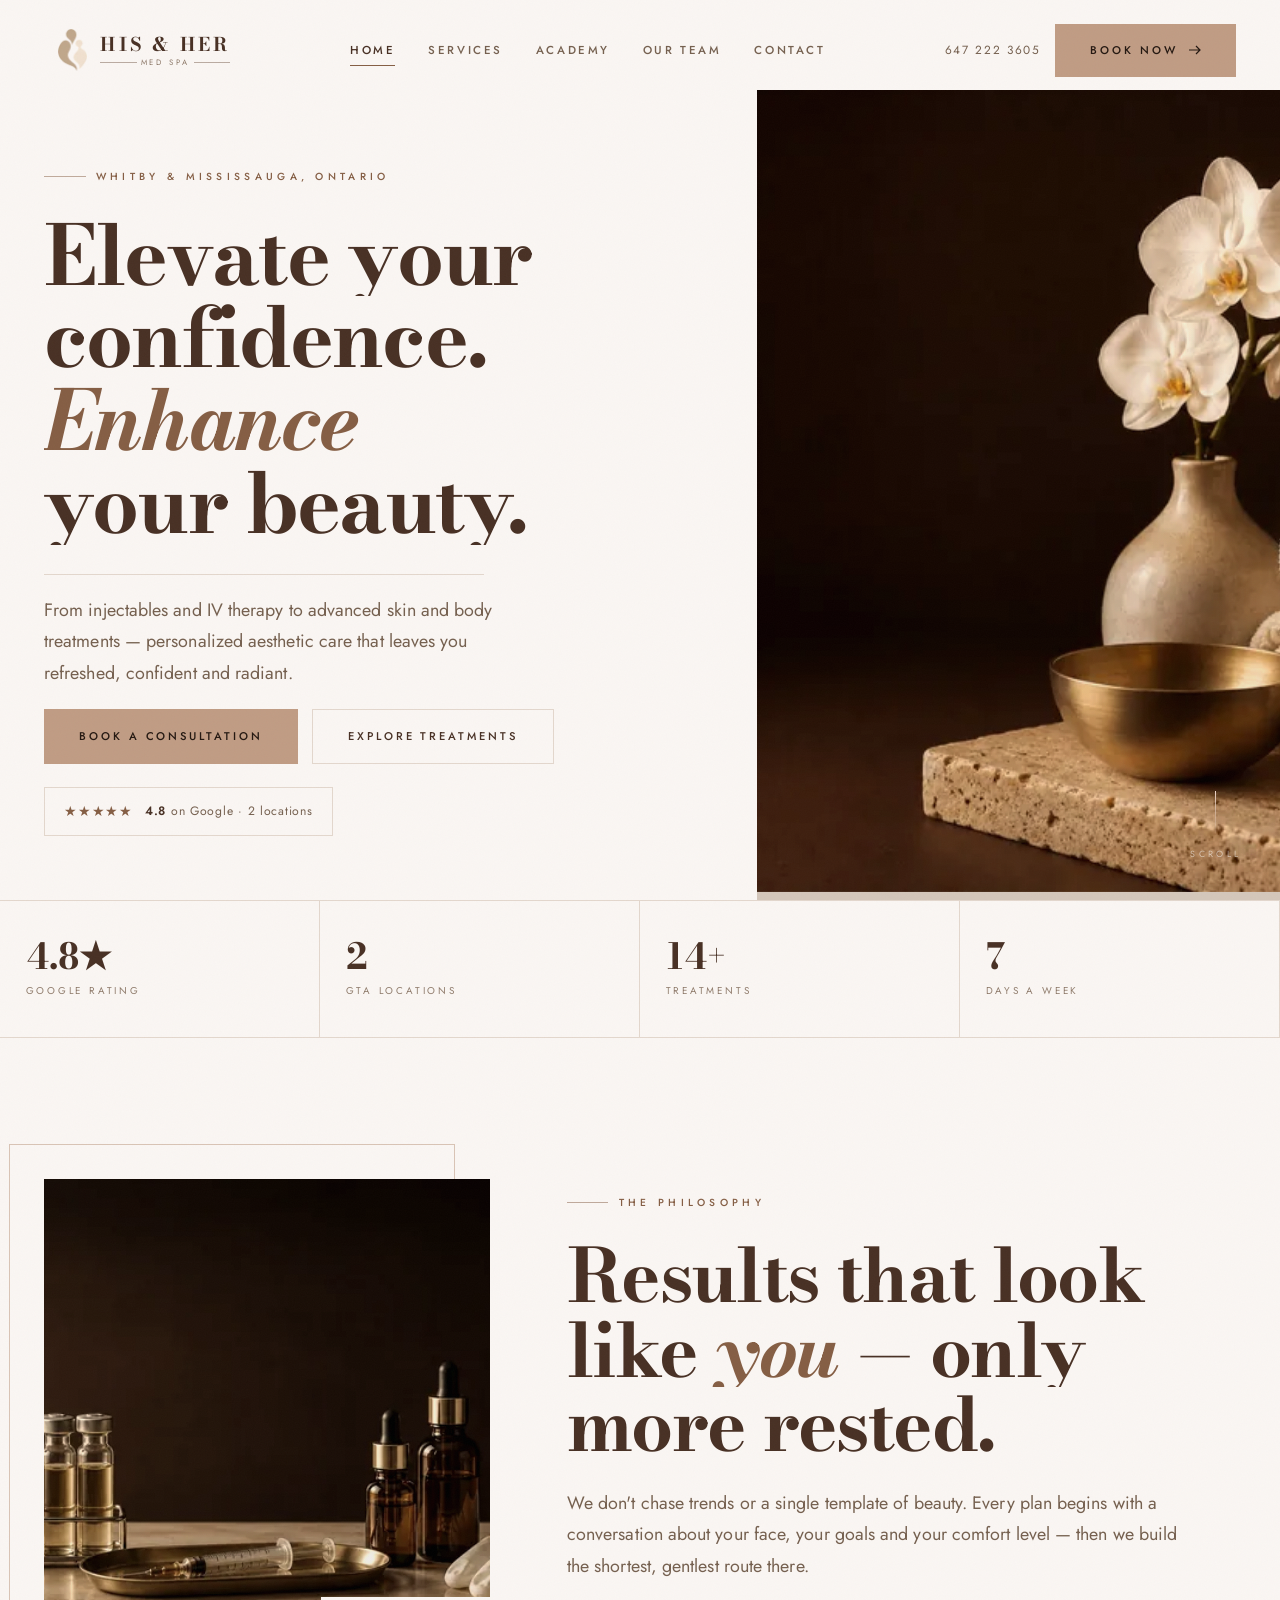
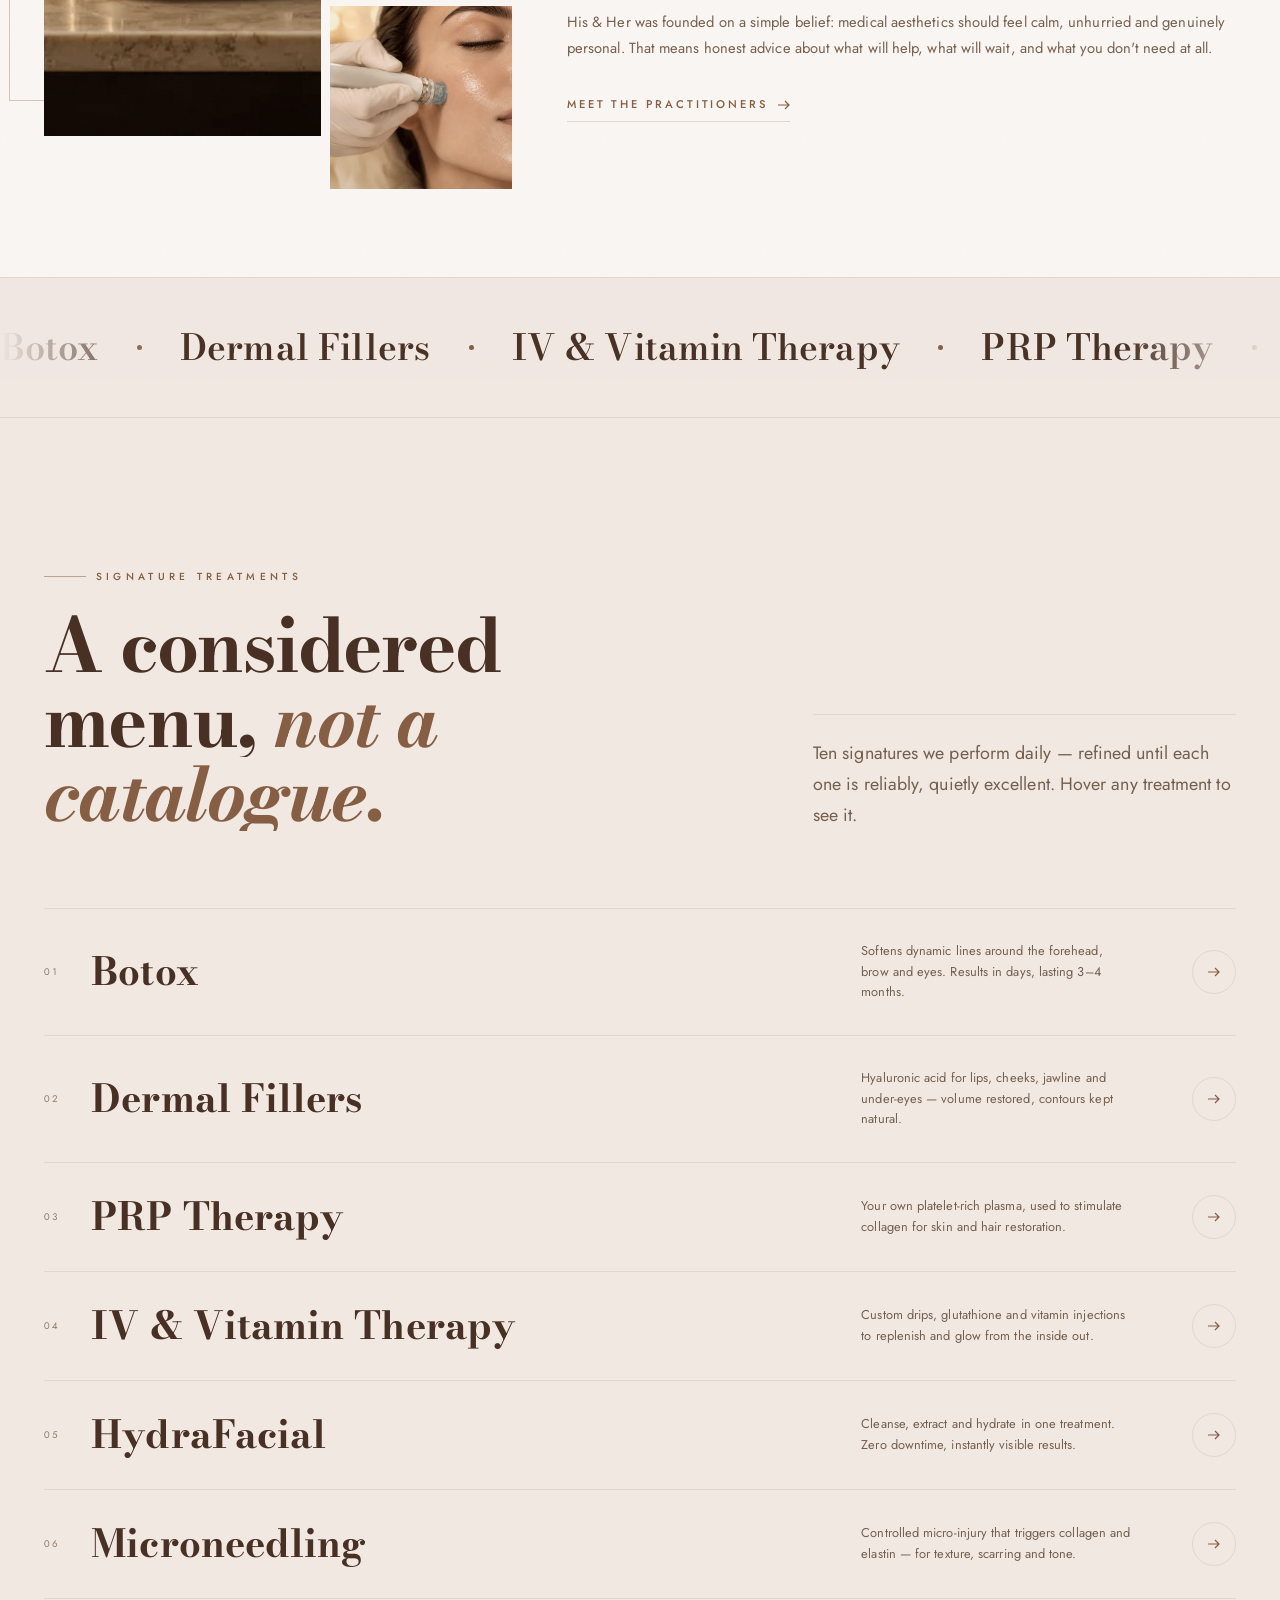
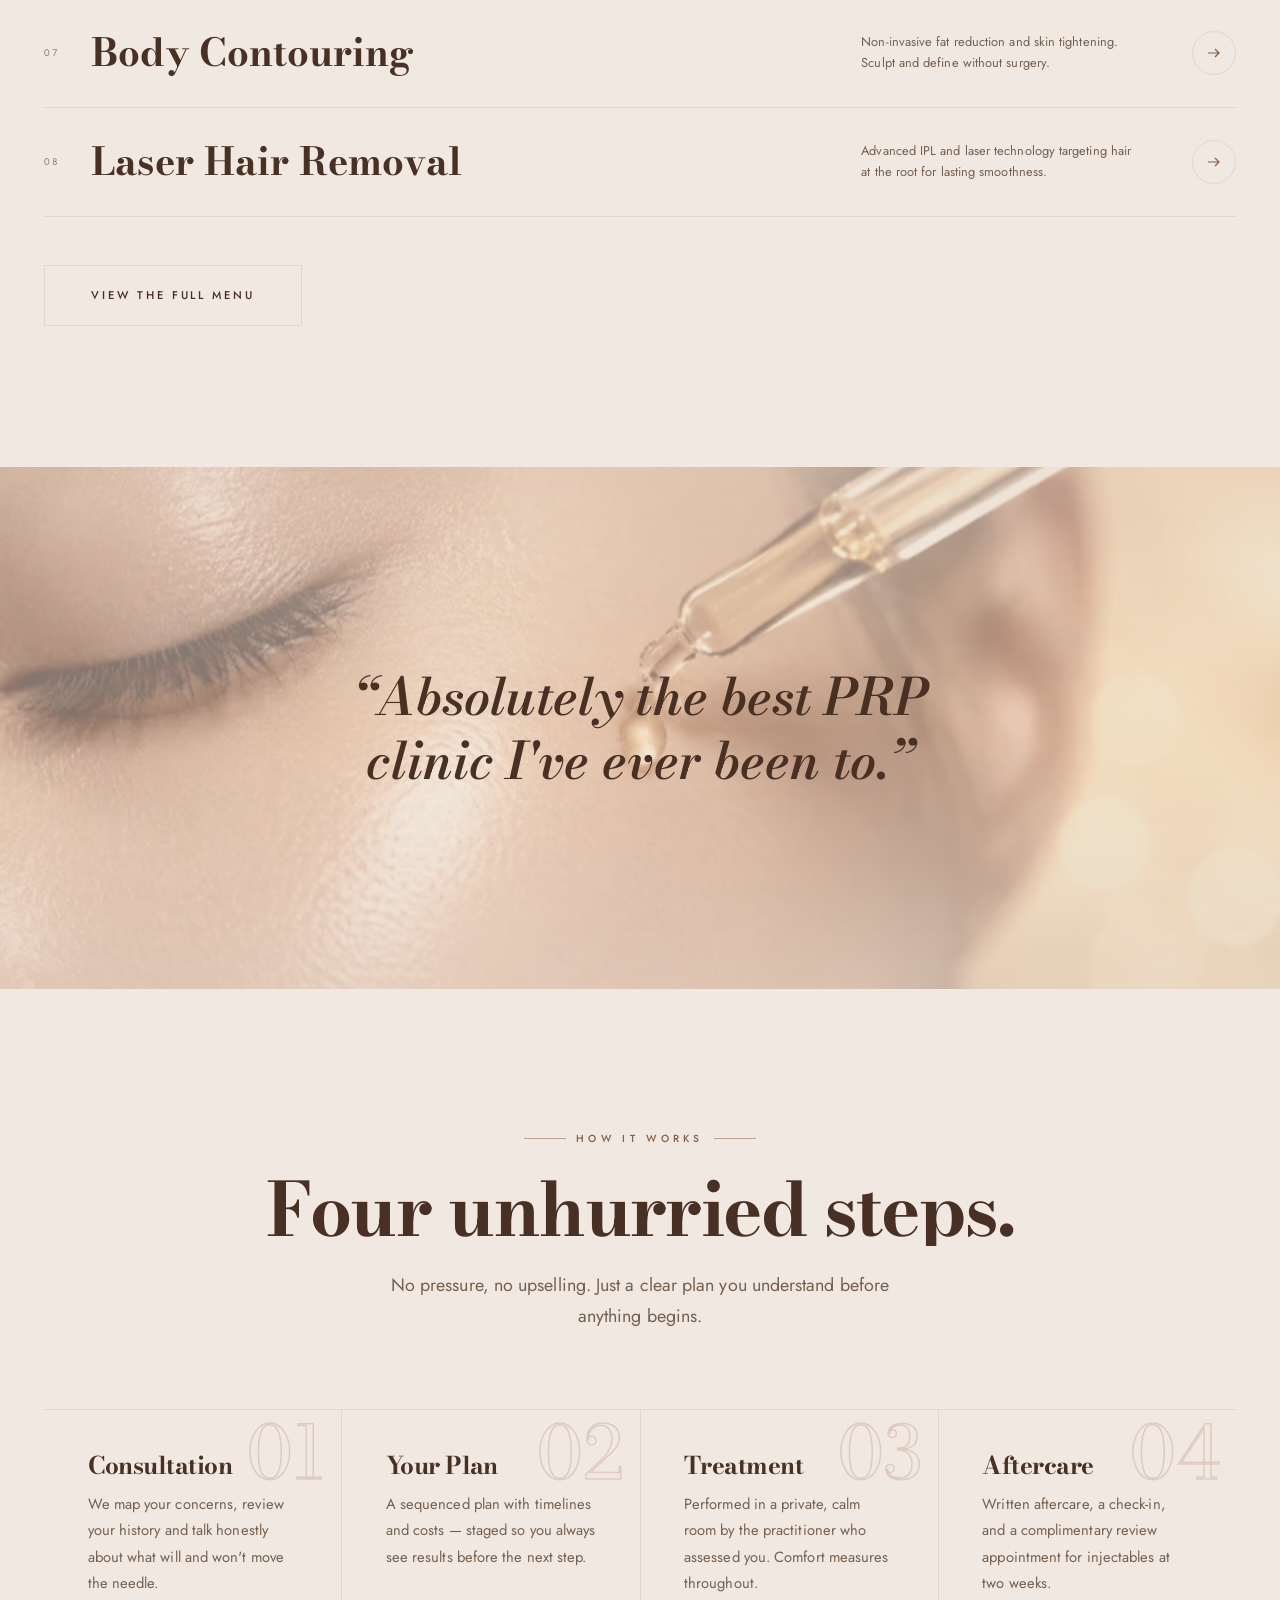
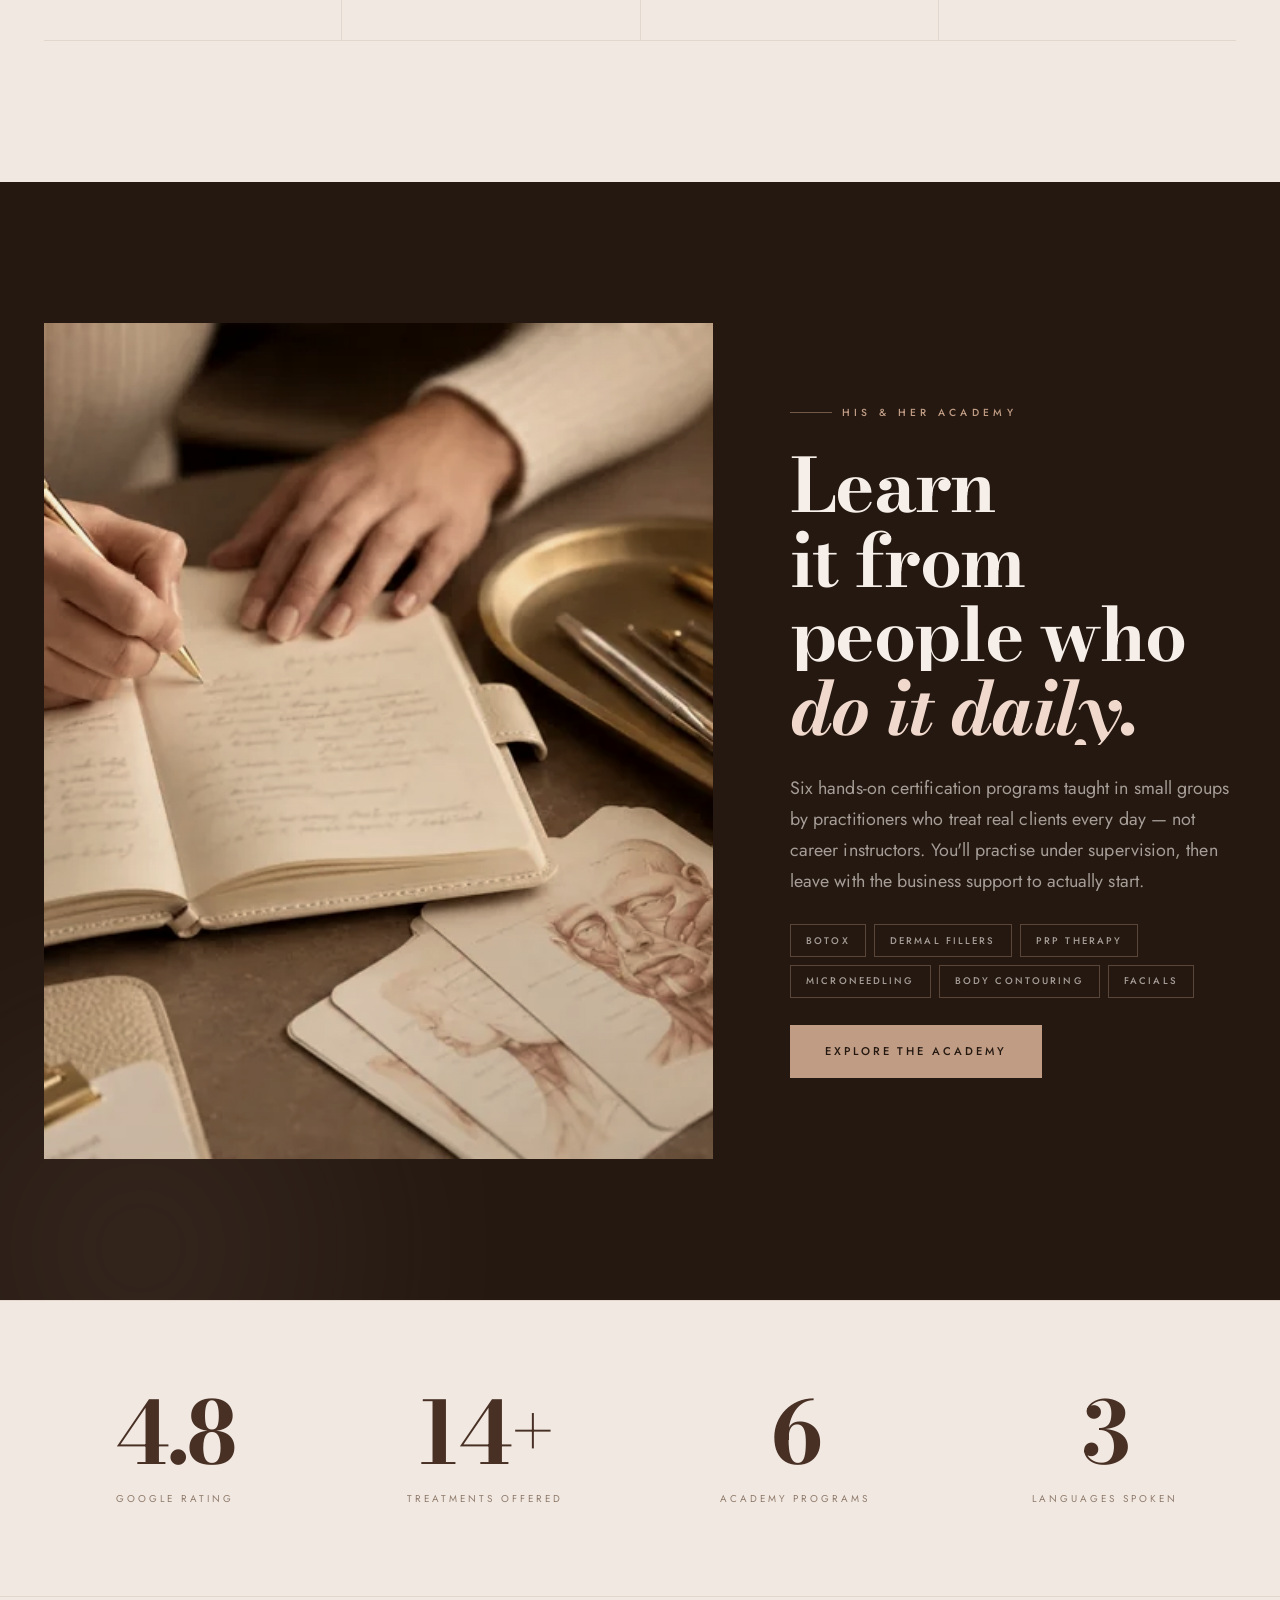
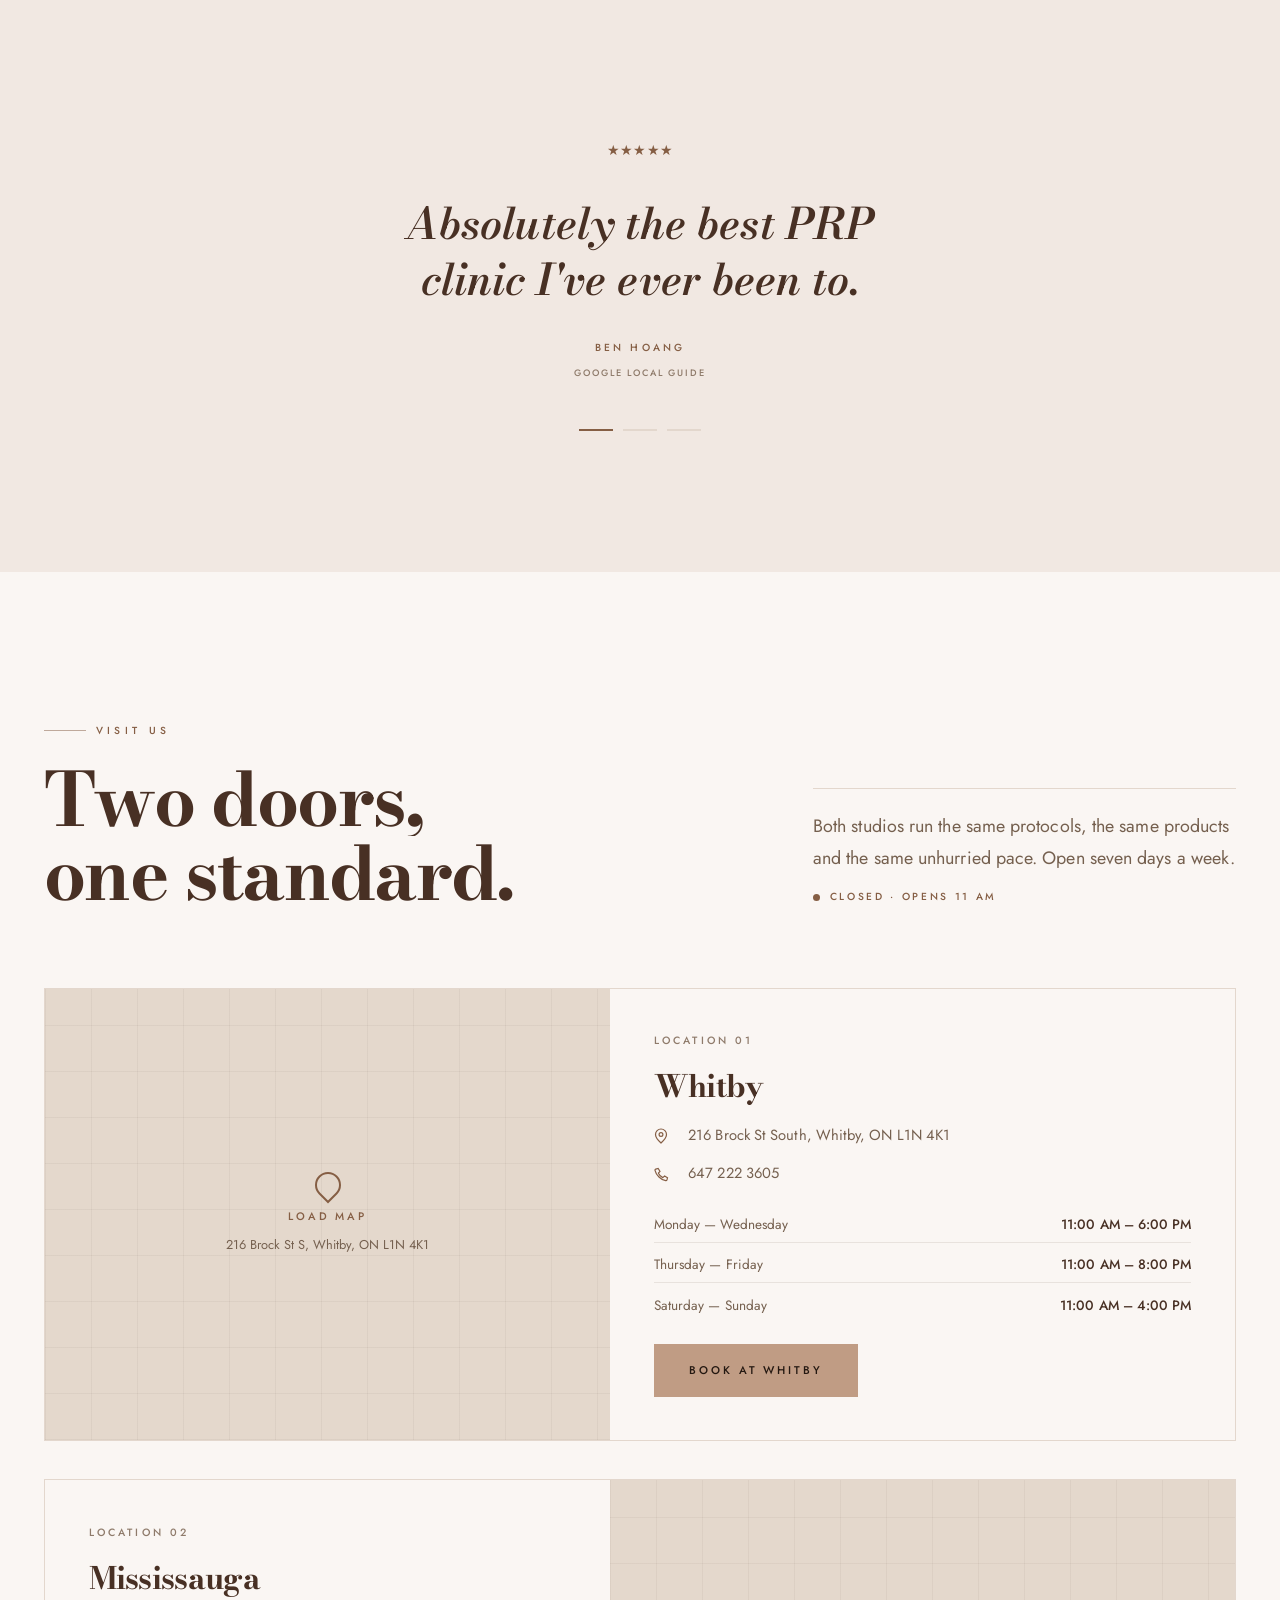
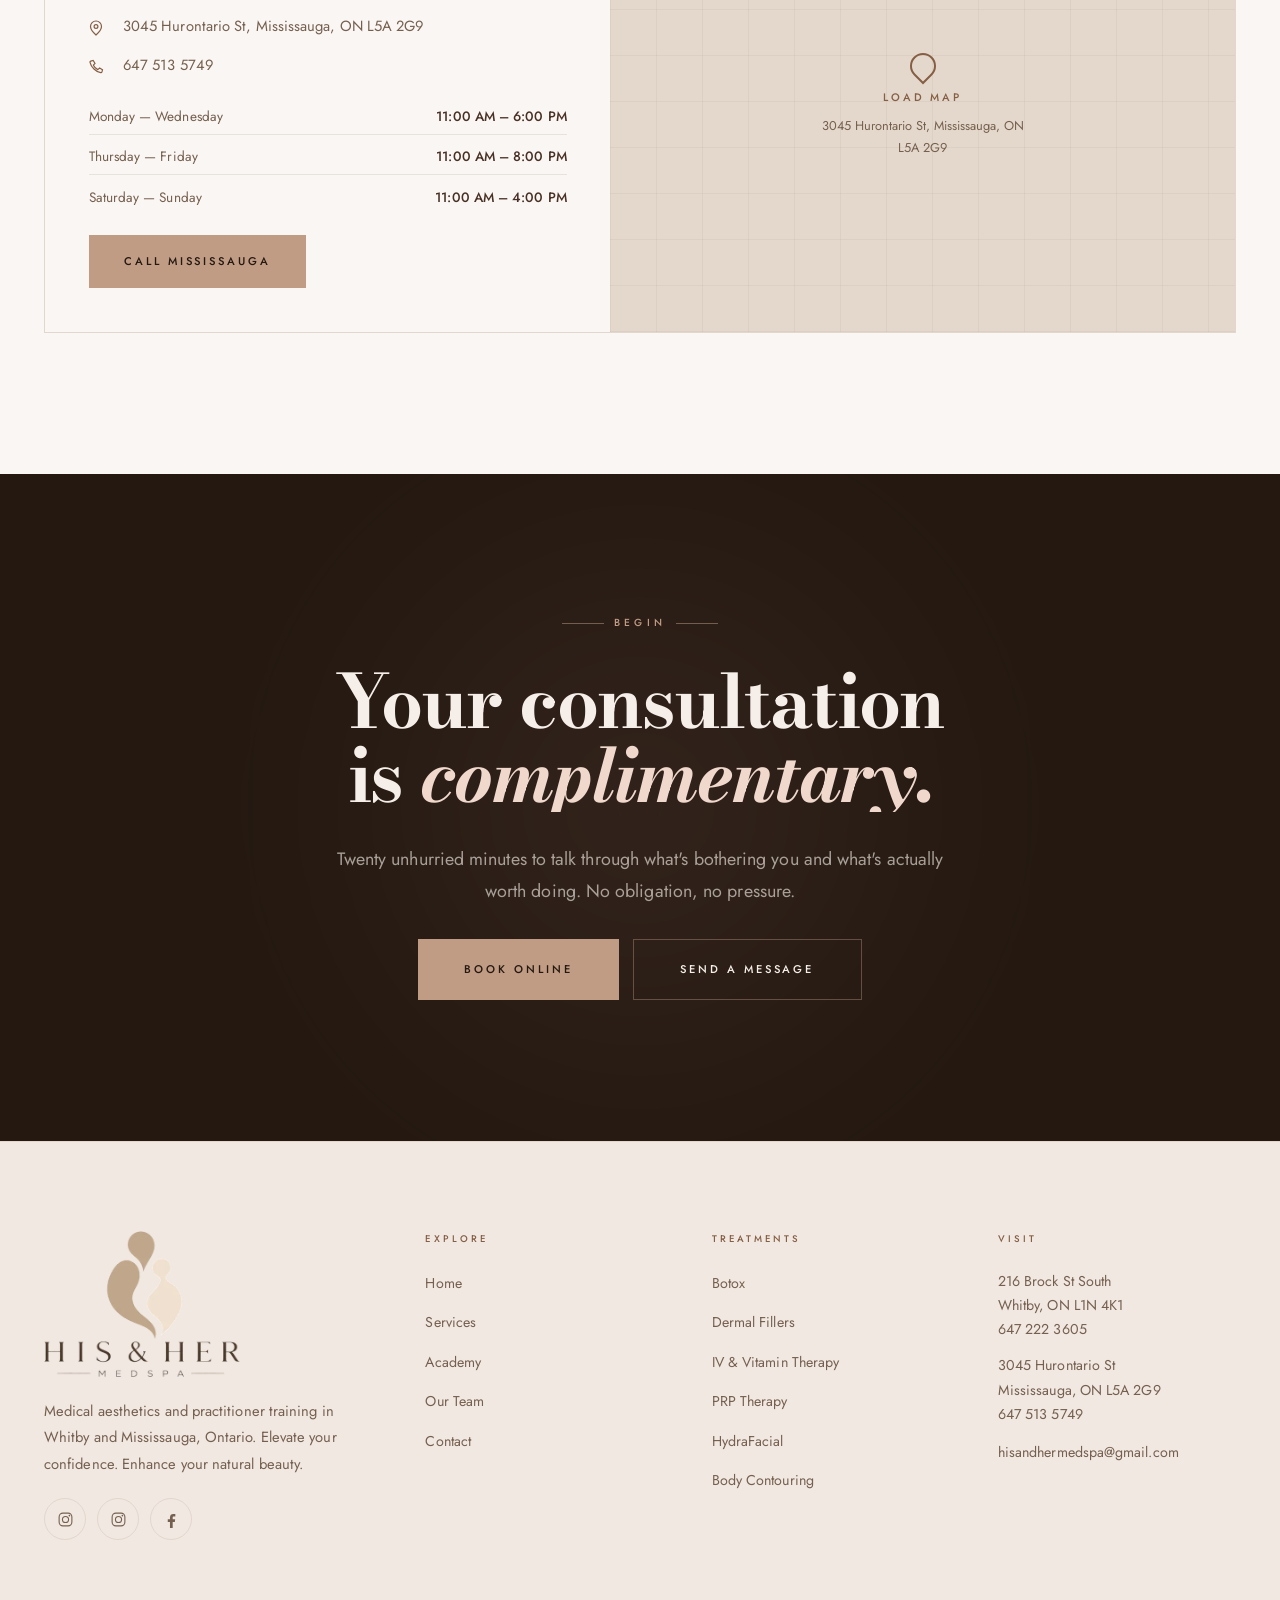
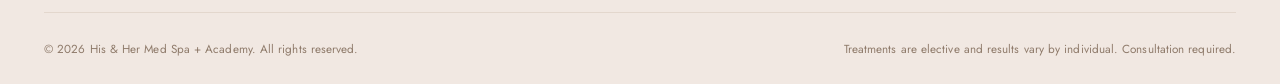
==== index.html @ 64b81089 "His & Her Med Spa + Academy — static site Hand-built five-page site for a two-location medical aesth" ====
<!DOCTYPE html>
<html lang="en-CA">
<head>
<meta charset="utf-8">
<meta name="viewport" content="width=device-width, initial-scale=1">
<title>His &amp; Her Med Spa + Academy | Medical Aesthetics in Whitby &amp; Mississauga</title>
<meta name="description" content="Injectables, IV therapy, PRP, HydraFacial, body contouring and advanced skin care in Whitby and Mississauga. Personalized medical aesthetics — rated 4.8★ on Google.">
<meta name="theme-color" content="#FAF6F3">
<link rel="canonical" href="https://hisandhermedspa.ca/">
<link rel="icon" href="assets/favicon.png" type="image/png">
<link rel="apple-touch-icon" href="assets/img/apple-touch-icon.png">

<meta property="og:type" content="website">
<meta property="og:title" content="His &amp; Her Med Spa + Academy">
<meta property="og:description" content="Elevate your confidence. Enhance your natural beauty. Medical aesthetics in Whitby &amp; Mississauga.">
<meta property="og:image" content="assets/img/hero.jpg">
<meta property="og:locale" content="en_CA">
<meta name="twitter:card" content="summary_large_image">

<link rel="preconnect" href="https://fonts.googleapis.com">
<link rel="preconnect" href="https://fonts.gstatic.com" crossorigin>
<link href="https://fonts.googleapis.com/css2?family=Bodoni+Moda:ital,opsz,wght@0,6..96,500;0,6..96,600;0,6..96,700;1,6..96,500;1,6..96,600&family=Jost:wght@300;400;500;600&display=swap" rel="stylesheet">
<!-- Preload the variant the browser will actually pick. Pointing this at the
     .jpg fallback would fetch the hero twice — once here, once as WebP. -->
<link rel="preload" as="image" type="image/webp"
      href="assets/img/hero-1400.webp"
      imagesrcset="assets/img/hero-700.webp 700w, assets/img/hero-1400.webp 1400w"
      imagesizes="(min-width: 1000px) 46vw, 100vw">
<link rel="stylesheet" href="assets/css/style.css">

<script type="application/ld+json">
{
  "@context": "https://schema.org",
  "@graph": [
    {
      "@type": "MedicalSpa",
      "@id": "https://hisandhermedspa.ca/#whitby",
      "name": "His & Her Med Spa + Academy — Whitby",
      "url": "https://hisandhermedspa.ca/",
      "telephone": "+1-647-222-3605",
      "email": "hisandhermedspa@gmail.com",
      "image": "https://hisandhermedspa.ca/assets/img/hero.jpg",
      "priceRange": "$$",
      "address": {
        "@type": "PostalAddress",
        "streetAddress": "216 Brock St South",
        "addressLocality": "Whitby",
        "addressRegion": "ON",
        "postalCode": "L1N 4K1",
        "addressCountry": "CA"
      },
      "aggregateRating": { "@type": "AggregateRating", "ratingValue": "4.8", "bestRating": "5", "ratingCount": "120" },
      "openingHoursSpecification": [
        { "@type": "OpeningHoursSpecification", "dayOfWeek": ["Monday","Tuesday","Wednesday"], "opens": "11:00", "closes": "18:00" },
        { "@type": "OpeningHoursSpecification", "dayOfWeek": ["Thursday","Friday"], "opens": "11:00", "closes": "20:00" },
        { "@type": "OpeningHoursSpecification", "dayOfWeek": ["Saturday","Sunday"], "opens": "11:00", "closes": "16:00" }
      ]
    },
    {
      "@type": "MedicalSpa",
      "@id": "https://hisandhermedspa.ca/#mississauga",
      "name": "His & Her Med Spa + Academy — Mississauga",
      "url": "https://hisandhermedspa.ca/",
      "telephone": "+1-647-513-5749",
      "email": "hisandhermedspa@gmail.com",
      "image": "https://hisandhermedspa.ca/assets/img/storefront-mississauga.jpg",
      "priceRange": "$$",
      "address": {
        "@type": "PostalAddress",
        "streetAddress": "3045 Hurontario St",
        "addressLocality": "Mississauga",
        "addressRegion": "ON",
        "postalCode": "L5A 2G9",
        "addressCountry": "CA"
      },
      "openingHoursSpecification": [
        { "@type": "OpeningHoursSpecification", "dayOfWeek": ["Monday","Tuesday","Wednesday"], "opens": "11:00", "closes": "18:00" },
        { "@type": "OpeningHoursSpecification", "dayOfWeek": ["Thursday","Friday"], "opens": "11:00", "closes": "20:00" },
        { "@type": "OpeningHoursSpecification", "dayOfWeek": ["Saturday","Sunday"], "opens": "11:00", "closes": "16:00" }
      ]
    }
  ]
}
</script>
</head>
<body>
<a class="skip" href="#main">Skip to content</a>
<!-- Photography grade: settles the source photos onto the logo's camel. Red is
     held, green eased back a touch and blue trimmed, which deepens the existing
     warmth toward the mark without pushing skin orange. Referenced from CSS as
     var(--duo) / var(--duo-soft). -->
<svg class="filter-defs" aria-hidden="true" focusable="false" width="0" height="0">
  <filter id="duo-warm" color-interpolation-filters="sRGB">
    <feColorMatrix type="matrix" values="1.02 0    0    0 0.004
                                         0    0.99 0    0 0
                                         0    0    0.93 0 0
                                         0    0    0    1 0"/>
  </filter>
</svg>
<div class="grain" aria-hidden="true"></div>
<div class="progress" aria-hidden="true"></div>
<div class="curtain" aria-hidden="true"><picture><source type="image/webp" srcset="assets/img/logo-lockup-220.webp 220w, assets/img/logo-lockup-440.webp 440w" sizes="110px"><img class="mark" src="assets/img/logo-lockup.png" alt="" width="440" height="327" decoding="async"></picture></div>

<!-- ============ HEADER ============ -->
<header class="hdr">
  <div class="wrap hdr-in">
    <a class="logo" href="index.html" aria-label="His and Her Med Spa, home">
      <picture><source type="image/webp" srcset="assets/img/logo-mark-120.webp 120w, assets/img/logo-mark-240.webp 240w" sizes="30px"><img class="logo-mark" src="assets/img/logo-mark.png" alt="" width="240" height="344" decoding="async"></picture>
      <span class="logo-txt">
        <b>His &amp; Her</b>
        <span>Med Spa</span>
      </span>
    </a>

    <nav class="nav" aria-label="Primary">
      <a href="index.html" aria-current="page">Home</a>
      <a href="services.html">Services</a>
      <a href="academy.html">Academy</a>
      <a href="team.html">Our Team</a>
      <a href="contact.html">Contact</a>
    </nav>

    <div class="hdr-cta">
      <a class="hdr-tel" href="tel:6472223605">647 222 3605</a>
      <a class="btn" href="https://www.fresha.com/a/his-her-med-spa-academy-whitby-216-brock-street-south-iwclfoa1" target="_blank" rel="noopener" data-magnetic>
        Book Now
        <svg class="ar" width="12" height="10" viewBox="0 0 12 10" fill="none" aria-hidden="true"><path d="M7 1l4 4-4 4M11 5H0" stroke="currentColor" stroke-width="1.2"/></svg>
      </a>
      <button class="burger" aria-label="Open menu" aria-expanded="false" aria-controls="menu">
        <i></i><i></i><i></i>
      </button>
    </div>
  </div>
</header>

<!-- ============ MOBILE MENU ============ -->
<div class="menu" id="menu">
  <nav aria-label="Mobile">
    <ul class="menu-links">
      <li><a href="index.html"><span class="idx">01</span>Home</a></li>
      <li><a href="services.html"><span class="idx">02</span>Services</a></li>
      <li><a href="academy.html"><span class="idx">03</span>Academy</a></li>
      <li><a href="team.html"><span class="idx">04</span>Our Team</a></li>
      <li><a href="contact.html"><span class="idx">05</span>Contact</a></li>
    </ul>
  </nav>
  <div class="menu-foot">
    <a href="tel:6472223605">Whitby — 647 222 3605</a>
    <a href="tel:6475135749">Mississauga — 647 513 5749</a>
    <a href="mailto:hisandhermedspa@gmail.com">hisandhermedspa@gmail.com</a>
  </div>
</div>

<main id="main">

<!-- ============ HERO ============ -->
<section class="hero">
  <div class="hero-in">
    <div class="hero-grid">
      <p class="eyebrow" data-rv="fade" style="--d:.15s">Whitby &amp; Mississauga, Ontario</p>

      <h1 class="d1" data-mask>
        Elevate your<br>
        confidence.<br>
        <em>Enhance</em> your beauty.
      </h1>

      <div class="hero-side">
        <div class="rule" data-rv="line"></div>
        <p class="lede" data-rv style="--d:.25s">
          From injectables and IV therapy to advanced skin and body treatments —
          personalized aesthetic care that leaves you refreshed, confident and radiant.
        </p>
        <div class="cta-btns" style="justify-content:flex-start;--d:.35s" data-rv>
          <a class="btn" href="https://www.fresha.com/a/his-her-med-spa-academy-whitby-216-brock-street-south-iwclfoa1" target="_blank" rel="noopener">Book a Consultation</a>
          <a class="btn btn-ghost" href="services.html">Explore Treatments</a>
        </div>
        <div class="gbadge" data-rv style="--d:.45s">
          <span class="stars" aria-hidden="true">★★★★★</span>
          <span><b>4.8</b> on Google · 2 locations</span>
        </div>
      </div>
    </div>
  </div>

  <div class="hero-media">
    <picture><source type="image/webp" srcset="assets/img/hero-700.webp 700w, assets/img/hero-1400.webp 1400w" sizes="(min-width: 1000px) 46vw, 100vw"><img src="assets/img/hero.jpg" alt="Spa still life — cream towels, white orchid and a brushed gold bowl in warm light" fetchpriority="high" width="1400" height="1050" decoding="async"></picture>
  </div>

  <div class="hero-cue" aria-hidden="true"><i></i><span>Scroll</span></div>
</section>

<!-- ============ TRUST BAR ============ -->
<section class="trust">
  <div class="wrap" style="padding-inline:0">
    <div class="trust-grid">
      <div class="trust-item"><b>4.8★</b><span>Google Rating</span></div>
      <div class="trust-item"><b>2</b><span>GTA Locations</span></div>
      <div class="trust-item"><b>14+</b><span>Treatments</span></div>
      <div class="trust-item"><b>7</b><span>Days a Week</span></div>
    </div>
  </div>
</section>

<!-- ============ PHILOSOPHY ============ -->
<section class="section">
  <div class="wrap">
    <div class="split is-wide-r">
      <div class="stack-imgs">
        <div class="imgbox ratio-4-5">
          <picture><source type="image/webp" srcset="assets/img/service-break-700.webp 700w, assets/img/service-break-1400.webp 1400w" sizes="(min-width: 1000px) 50vw, 92vw"><img src="assets/img/service-break.jpg" alt="Medical aesthetics still life — serum vials, syringe and gold tray" loading="lazy" width="1400" height="933" decoding="async"></picture>
        </div>
        <div class="imgbox b ratio-1-1">
          <picture><source type="image/webp" srcset="assets/img/services/hydrafacial-640.webp 640w, assets/img/services/hydrafacial-1200.webp 1200w" sizes="(min-width: 1100px) 320px, (min-width: 700px) 45vw, 92vw"><img src="assets/img/services/hydrafacial.jpg" alt="HydraFacial treatment in progress" loading="lazy" width="1200" height="900" decoding="async"></picture>
        </div>
      </div>

      <div class="split-copy">
        <p class="eyebrow">The Philosophy</p>
        <h2 class="d2" data-mask>
          Results that look<br>
          like <em class="italic gold-text">you</em> — only<br>
          more rested.
        </h2>
        <p class="lede" data-rv>
          We don't chase trends or a single template of beauty. Every plan begins with a
          conversation about your face, your goals and your comfort level — then we build the
          shortest, gentlest route there.
        </p>
        <p class="body-sm" data-rv style="--d:.1s">
          His &amp; Her was founded on a simple belief: medical aesthetics should feel calm,
          unhurried and genuinely personal. That means honest advice about what will help,
          what will wait, and what you don't need at all.
        </p>
        <div data-rv style="--d:.2s">
          <a class="tlink" href="team.html">Meet the practitioners
            <svg width="12" height="10" viewBox="0 0 12 10" fill="none" aria-hidden="true"><path d="M7 1l4 4-4 4M11 5H0" stroke="currentColor" stroke-width="1.2"/></svg>
          </a>
        </div>
      </div>
    </div>
  </div>
</section>

<!-- ============ MARQUEE ============ -->
<div class="marquee" aria-hidden="true">
  <div class="marquee-track">
    <span>Botox</span><span>Dermal Fillers</span><span>IV &amp; Vitamin Therapy</span><span>PRP Therapy</span><span>HydraFacial</span><span>Microneedling</span><span>Body Contouring</span><span>Chemical Peels</span><span>Laser Hair Removal</span><span>Hair Restoration</span>
    <span>Botox</span><span>Dermal Fillers</span><span>IV &amp; Vitamin Therapy</span><span>PRP Therapy</span><span>HydraFacial</span><span>Microneedling</span><span>Body Contouring</span><span>Chemical Peels</span><span>Laser Hair Removal</span><span>Hair Restoration</span>
  </div>
</div>

<!-- ============ SIGNATURE TREATMENTS (hover index) ============ -->
<section class="section on-linen sindex">
  <div class="wrap">
    <div class="sec-head is-split">
      <div>
        <p class="eyebrow">Signature Treatments</p>
        <h2 class="d2" data-mask style="margin-top:1.4rem">
          A considered<br>menu, <em class="italic gold-text">not a<br>catalogue.</em>
        </h2>
      </div>
      <p class="lede" data-rv>
        Ten signatures we perform daily — refined until each one is reliably, quietly excellent.
        Hover any treatment to see it.
      </p>
    </div>

    <ul class="sindex-list">
      <li><a class="sitem" href="services.html#botox" data-peek="botox">
        <span class="sitem-no">01</span>
        <span><span class="sitem-name">Botox</span></span>
        <span class="sitem-meta">Softens dynamic lines around the forehead, brow and eyes. Results in days, lasting 3–4 months.</span>
        <span class="sitem-go" aria-hidden="true">
          <svg width="12" height="10" viewBox="0 0 12 10" fill="none"><path d="M7 1l4 4-4 4M11 5H0" stroke="currentColor" stroke-width="1.2"/></svg>
        </span>
      </a></li>
      <li><a class="sitem" href="services.html#dermal-fillers" data-peek="fillers">
        <span class="sitem-no">02</span>
        <span><span class="sitem-name">Dermal Fillers</span></span>
        <span class="sitem-meta">Hyaluronic acid for lips, cheeks, jawline and under-eyes — volume restored, contours kept natural.</span>
        <span class="sitem-go" aria-hidden="true"><svg width="12" height="10" viewBox="0 0 12 10" fill="none"><path d="M7 1l4 4-4 4M11 5H0" stroke="currentColor" stroke-width="1.2"/></svg></span>
      </a></li>
      <li><a class="sitem" href="services.html#prp-therapy" data-peek="prp">
        <span class="sitem-no">03</span>
        <span><span class="sitem-name">PRP Therapy</span></span>
        <span class="sitem-meta">Your own platelet-rich plasma, used to stimulate collagen for skin and hair restoration.</span>
        <span class="sitem-go" aria-hidden="true"><svg width="12" height="10" viewBox="0 0 12 10" fill="none"><path d="M7 1l4 4-4 4M11 5H0" stroke="currentColor" stroke-width="1.2"/></svg></span>
      </a></li>
      <li><a class="sitem" href="services.html#iv-vitamin-therapy" data-peek="iv">
        <span class="sitem-no">04</span>
        <span><span class="sitem-name">IV &amp; Vitamin Therapy</span></span>
        <span class="sitem-meta">Custom drips, glutathione and vitamin injections to replenish and glow from the inside out.</span>
        <span class="sitem-go" aria-hidden="true"><svg width="12" height="10" viewBox="0 0 12 10" fill="none"><path d="M7 1l4 4-4 4M11 5H0" stroke="currentColor" stroke-width="1.2"/></svg></span>
      </a></li>
      <li><a class="sitem" href="services.html#hydrafacial" data-peek="hydra">
        <span class="sitem-no">05</span>
        <span><span class="sitem-name">HydraFacial</span></span>
        <span class="sitem-meta">Cleanse, extract and hydrate in one treatment. Zero downtime, instantly visible results.</span>
        <span class="sitem-go" aria-hidden="true"><svg width="12" height="10" viewBox="0 0 12 10" fill="none"><path d="M7 1l4 4-4 4M11 5H0" stroke="currentColor" stroke-width="1.2"/></svg></span>
      </a></li>
      <li><a class="sitem" href="services.html#microneedling" data-peek="micro">
        <span class="sitem-no">06</span>
        <span><span class="sitem-name">Microneedling</span></span>
        <span class="sitem-meta">Controlled micro-injury that triggers collagen and elastin — for texture, scarring and tone.</span>
        <span class="sitem-go" aria-hidden="true"><svg width="12" height="10" viewBox="0 0 12 10" fill="none"><path d="M7 1l4 4-4 4M11 5H0" stroke="currentColor" stroke-width="1.2"/></svg></span>
      </a></li>
      <li><a class="sitem" href="services.html#body-contouring" data-peek="body">
        <span class="sitem-no">07</span>
        <span><span class="sitem-name">Body Contouring</span></span>
        <span class="sitem-meta">Non-invasive fat reduction and skin tightening. Sculpt and define without surgery.</span>
        <span class="sitem-go" aria-hidden="true"><svg width="12" height="10" viewBox="0 0 12 10" fill="none"><path d="M7 1l4 4-4 4M11 5H0" stroke="currentColor" stroke-width="1.2"/></svg></span>
      </a></li>
      <li><a class="sitem" href="services.html#laser-hair-removal" data-peek="laser">
        <span class="sitem-no">08</span>
        <span><span class="sitem-name">Laser Hair Removal</span></span>
        <span class="sitem-meta">Advanced IPL and laser technology targeting hair at the root for lasting smoothness.</span>
        <span class="sitem-go" aria-hidden="true"><svg width="12" height="10" viewBox="0 0 12 10" fill="none"><path d="M7 1l4 4-4 4M11 5H0" stroke="currentColor" stroke-width="1.2"/></svg></span>
      </a></li>
    </ul>

    <div style="margin-top:3rem" data-rv>
      <a class="btn btn-ghost btn-lg" href="services.html">View the full menu</a>
    </div>
  </div>

  <div class="sindex-peek" aria-hidden="true">
    <picture><source type="image/webp" srcset="assets/img/services/botox-640.webp 640w, assets/img/services/botox-1200.webp 1200w" sizes="(min-width: 1100px) 320px, (min-width: 700px) 45vw, 92vw"><img data-key="botox"   src="assets/img/services/botox.jpg" alt="" width="1200" height="800" decoding="async" loading="lazy"></picture>
    <picture><source type="image/webp" srcset="assets/img/services/dermal-fillers-640.webp 640w, assets/img/services/dermal-fillers-1200.webp 1200w" sizes="(min-width: 1100px) 320px, (min-width: 700px) 45vw, 92vw"><img data-key="fillers" src="assets/img/services/dermal-fillers.jpg" alt="" width="1200" height="800" decoding="async" loading="lazy"></picture>
    <picture><source type="image/webp" srcset="assets/img/services/prp-therapy-640.webp 640w, assets/img/services/prp-therapy-1200.webp 1200w" sizes="(min-width: 1100px) 320px, (min-width: 700px) 45vw, 92vw"><img data-key="prp"     src="assets/img/services/prp-therapy.jpg" alt="" width="1200" height="900" decoding="async" loading="lazy"></picture>
    <picture><source type="image/webp" srcset="assets/img/services/iv-vitamin-therapy-640.webp 640w, assets/img/services/iv-vitamin-therapy-1024.webp 1024w" sizes="(min-width: 1100px) 320px, (min-width: 700px) 45vw, 92vw"><img data-key="iv"      src="assets/img/services/iv-vitamin-therapy.jpg" alt="" width="1024" height="1536" decoding="async" loading="lazy"></picture>
    <picture><source type="image/webp" srcset="assets/img/services/hydrafacial-640.webp 640w, assets/img/services/hydrafacial-1200.webp 1200w" sizes="(min-width: 1100px) 320px, (min-width: 700px) 45vw, 92vw"><img data-key="hydra"   src="assets/img/services/hydrafacial.jpg" alt="" width="1200" height="900" decoding="async" loading="lazy"></picture>
    <picture><source type="image/webp" srcset="assets/img/services/microneedling-640.webp 640w, assets/img/services/microneedling-1200.webp 1200w" sizes="(min-width: 1100px) 320px, (min-width: 700px) 45vw, 92vw"><img data-key="micro"   src="assets/img/services/microneedling.jpg" alt="" width="1200" height="900" decoding="async" loading="lazy"></picture>
    <picture><source type="image/webp" srcset="assets/img/services/body-contouring-640.webp 640w, assets/img/services/body-contouring-1200.webp 1200w" sizes="(min-width: 1100px) 320px, (min-width: 700px) 45vw, 92vw"><img data-key="body"    src="assets/img/services/body-contouring.jpg" alt="" width="1200" height="800" decoding="async" loading="lazy"></picture>
    <picture><source type="image/webp" srcset="assets/img/services/laser-hair-removal-640.webp 640w, assets/img/services/laser-hair-removal-1200.webp 1200w" sizes="(min-width: 1100px) 320px, (min-width: 700px) 45vw, 92vw"><img data-key="laser"   src="assets/img/services/laser-hair-removal.jpg" alt="" width="1200" height="900" decoding="async" loading="lazy"></picture>
  </div>
</section>

<!-- ============ PARALLAX QUOTE ============ -->
<div class="parallax-band" data-parallax>
  <picture><source type="image/webp" srcset="assets/img/services/skin-treatments-640.webp 640w, assets/img/services/skin-treatments-1200.webp 1200w" sizes="(min-width: 1100px) 320px, (min-width: 700px) 45vw, 92vw"><img src="assets/img/services/skin-treatments.jpg" alt="" loading="lazy" aria-hidden="true" width="1200" height="900" decoding="async"></picture>
  <div class="parallax-copy">
    <p data-rv="fade">“Absolutely the best PRP clinic I've ever been to.”</p>
  </div>
</div>

<!-- ============ PROCESS ============ -->
<section class="section on-linen">
  <div class="wrap">
    <div class="sec-head is-center">
      <p class="eyebrow is-center">How It Works</p>
      <h2 class="d2" data-mask>Four unhurried steps.</h2>
      <p class="lede" data-rv style="text-align:center">
        No pressure, no upselling. Just a clear plan you understand before anything begins.
      </p>
    </div>

    <div class="ncards" data-stagger="0.08">
      <article class="ncard" data-rv>
        <span class="no">01</span>
        <h3>Consultation</h3>
        <p class="body-sm">We map your concerns, review your history and talk honestly about what will and won't move the needle.</p>
      </article>
      <article class="ncard" data-rv>
        <span class="no">02</span>
        <h3>Your Plan</h3>
        <p class="body-sm">A sequenced plan with timelines and costs — staged so you always see results before the next step.</p>
      </article>
      <article class="ncard" data-rv>
        <span class="no">03</span>
        <h3>Treatment</h3>
        <p class="body-sm">Performed in a private, calm room by the practitioner who assessed you. Comfort measures throughout.</p>
      </article>
      <article class="ncard" data-rv>
        <span class="no">04</span>
        <h3>Aftercare</h3>
        <p class="body-sm">Written aftercare, a check-in, and a complimentary review appointment for injectables at two weeks.</p>
      </article>
    </div>
  </div>
</section>

<!-- ============ ACADEMY TEASER ============ -->
<section class="section on-dark" style="overflow:hidden;position:relative">
  <div class="glow" style="width:640px;height:640px;left:-14%;bottom:-24%"></div>
  <div class="wrap" style="position:relative;z-index:2">
    <div class="split is-wide-l">
      <div class="split-copy">
        <p class="eyebrow">His &amp; Her Academy</p>
        <h2 class="d2" data-mask>
          Learn it from<br>people who<br><em class="italic gold-text">do it daily.</em>
        </h2>
        <p class="lede" data-rv>
          Six hands-on certification programs taught in small groups by practitioners who
          treat real clients every day — not career instructors. You'll practise under
          supervision, then leave with the business support to actually start.
        </p>
        <div class="chips" data-rv style="--d:.1s">
          <span class="chip">Botox</span>
          <span class="chip">Dermal Fillers</span>
          <span class="chip">PRP Therapy</span>
          <span class="chip">Microneedling</span>
          <span class="chip">Body Contouring</span>
          <span class="chip">Facials</span>
        </div>
        <div data-rv style="--d:.2s">
          <a class="btn" href="academy.html">Explore the Academy</a>
        </div>
      </div>

      <div class="imgbox ratio-4-5 flip">
        <picture><source type="image/webp" srcset="assets/img/academy-training-700.webp 700w, assets/img/academy-training-1400.webp 1400w" sizes="(min-width: 1000px) 50vw, 92vw"><img src="assets/img/academy-training.jpg" alt="Hands-on injection training on a practice pad at His &amp; Her Academy" loading="lazy" width="1400" height="1050" decoding="async"></picture>
      </div>
    </div>
  </div>
</section>

<!-- ============ STATS ============ -->
<section class="section-sm on-linen" style="border-top:1px solid var(--line)">
  <div class="wrap">
    <div class="stats">
      <div class="stat" data-rv><b><span data-count="4.8">0</span></b><span>Google Rating</span></div>
      <div class="stat" data-rv><b><span data-count="14" data-suffix="+">0</span></b><span>Treatments Offered</span></div>
      <div class="stat" data-rv><b><span data-count="6">0</span></b><span>Academy Programs</span></div>
      <div class="stat" data-rv><b><span data-count="3">0</span></b><span>Languages Spoken</span></div>
    </div>
  </div>
</section>

<!-- ============ TESTIMONIALS ============ -->
<section class="section on-linen" style="border-top:1px solid var(--line)">
  <div class="wrap wrap-narrow">
    <div class="quotes">
      <figure class="quote is-on">
        <span class="stars" aria-label="5 out of 5 stars">★★★★★</span>
        <blockquote>Absolutely the best PRP clinic I've ever been to.</blockquote>
        <cite>Ben Hoang<small>Google Local Guide</small></cite>
      </figure>
      <figure class="quote">
        <span class="stars" aria-label="5 out of 5 stars">★★★★★</span>
        <blockquote>They talked me out of a treatment I didn't need. That's why I keep coming back.</blockquote>
        <cite>Verified Client<small>Whitby</small></cite>
      </figure>
      <figure class="quote">
        <span class="stars" aria-label="5 out of 5 stars">★★★★★</span>
        <blockquote>My skin has never looked like this. Subtle, natural, and entirely mine.</blockquote>
        <cite>Verified Client<small>Mississauga</small></cite>
      </figure>
    </div>
    <div class="qnav">
      <button class="qdot is-on" aria-label="Testimonial 1"></button>
      <button class="qdot" aria-label="Testimonial 2"></button>
      <button class="qdot" aria-label="Testimonial 3"></button>
    </div>
  </div>
</section>

<!-- ============ LOCATIONS ============ -->
<section class="section">
  <div class="wrap">
    <div class="sec-head is-split">
      <div>
        <p class="eyebrow">Visit Us</p>
        <h2 class="d2" data-mask style="margin-top:1.4rem">Two doors,<br>one standard.</h2>
      </div>
      <p class="lede" data-rv>
        Both studios run the same protocols, the same products and the same unhurried pace.
        Open seven days a week.<br><span class="status"><span class="status-dot" aria-hidden="true"></span><span data-open-now></span></span>
      </p>
    </div>

    <div style="display:grid;gap:clamp(1.5rem,3vw,2.5rem)">

      <article class="loc" data-rv>
        <div class="loc-map">
          <button class="map-load" type="button"
            data-map-src="https://www.google.com/maps?q=216+Brock+St+S,+Whitby,+ON+L1N+4K1&output=embed"
            data-map-title="His &amp; Her Med Spa Whitby">
            <span class="map-pin" aria-hidden="true"></span>
            <span class="map-load-txt">Load map</span>
            <span class="map-load-sub">216 Brock St S, Whitby, ON L1N 4K1</span>
          </button>
        </div>
        <div class="loc-body">
          <p class="mono">Location 01</p>
          <h3>Whitby</h3>
          <div class="loc-rows">
            <p class="loc-row">
              <svg width="14" height="16" viewBox="0 0 14 16" fill="none" aria-hidden="true"><path d="M7 15s5.5-5 5.5-8.5A5.5 5.5 0 0 0 1.5 6.5C1.5 10 7 15 7 15z" stroke="currentColor" stroke-width="1.2"/><circle cx="7" cy="6.5" r="1.9" stroke="currentColor" stroke-width="1.2"/></svg>
              <a href="https://www.google.com/maps/search/?api=1&query=His%20%26%20Her%20Med%20Spa%2C%20216%20Brock%20St%20South%2C%20Whitby" target="_blank" rel="noopener">216 Brock St South, Whitby, ON L1N 4K1</a>
            </p>
            <p class="loc-row">
              <svg width="15" height="15" viewBox="0 0 15 15" fill="none" aria-hidden="true"><path d="M4.2 1.5 6 4.4 4.4 6.2c.8 1.7 2.7 3.6 4.4 4.4l1.8-1.6 2.9 1.8-.6 2.2c-.2.5-.7.8-1.2.7C6.9 12.9 2.1 8.1 1 3.3c-.1-.5.2-1 .7-1.2l2.5-.6z" stroke="currentColor" stroke-width="1.2"/></svg>
              <a href="tel:6472223605">647 222 3605</a>
            </p>
          </div>
          <div class="hours">
            <div><span>Monday — Wednesday</span><b>11:00 AM – 6:00 PM</b></div>
            <div><span>Thursday — Friday</span><b>11:00 AM – 8:00 PM</b></div>
            <div><span>Saturday — Sunday</span><b>11:00 AM – 4:00 PM</b></div>
          </div>
          <div>
            <a class="btn" href="https://www.fresha.com/a/his-her-med-spa-academy-whitby-216-brock-street-south-iwclfoa1" target="_blank" rel="noopener">Book at Whitby</a>
          </div>
        </div>
      </article>

      <article class="loc" data-rv>
        <div class="loc-body">
          <p class="mono">Location 02</p>
          <h3>Mississauga</h3>
          <div class="loc-rows">
            <p class="loc-row">
              <svg width="14" height="16" viewBox="0 0 14 16" fill="none" aria-hidden="true"><path d="M7 15s5.5-5 5.5-8.5A5.5 5.5 0 0 0 1.5 6.5C1.5 10 7 15 7 15z" stroke="currentColor" stroke-width="1.2"/><circle cx="7" cy="6.5" r="1.9" stroke="currentColor" stroke-width="1.2"/></svg>
              <a href="https://www.google.com/maps/search/?api=1&query=His%20%26%20Her%20Med%20Spa%20Academy%2C%203045%20Hurontario%20St%2C%20Mississauga" target="_blank" rel="noopener">3045 Hurontario St, Mississauga, ON L5A 2G9</a>
            </p>
            <p class="loc-row">
              <svg width="15" height="15" viewBox="0 0 15 15" fill="none" aria-hidden="true"><path d="M4.2 1.5 6 4.4 4.4 6.2c.8 1.7 2.7 3.6 4.4 4.4l1.8-1.6 2.9 1.8-.6 2.2c-.2.5-.7.8-1.2.7C6.9 12.9 2.1 8.1 1 3.3c-.1-.5.2-1 .7-1.2l2.5-.6z" stroke="currentColor" stroke-width="1.2"/></svg>
              <a href="tel:6475135749">647 513 5749</a>
            </p>
          </div>
          <div class="hours">
            <div><span>Monday — Wednesday</span><b>11:00 AM – 6:00 PM</b></div>
            <div><span>Thursday — Friday</span><b>11:00 AM – 8:00 PM</b></div>
            <div><span>Saturday — Sunday</span><b>11:00 AM – 4:00 PM</b></div>
          </div>
          <div>
            <a class="btn" href="tel:6475135749">Call Mississauga</a>
          </div>
        </div>
        <div class="loc-map">
          <button class="map-load" type="button"
            data-map-src="https://www.google.com/maps?q=3045+Hurontario+St,+Mississauga,+ON+L5A+2G9&output=embed"
            data-map-title="His &amp; Her Med Spa Mississauga">
            <span class="map-pin" aria-hidden="true"></span>
            <span class="map-load-txt">Load map</span>
            <span class="map-load-sub">3045 Hurontario St, Mississauga, ON L5A 2G9</span>
          </button>
        </div>
      </article>

    </div>
  </div>
</section>

<!-- ============ CTA ============ -->
<section class="section cta">
  <div class="glow"></div>
  <div class="wrap cta-in">
    <p class="eyebrow is-center">Begin</p>
    <h2 class="d2" data-mask>Your consultation<br>is <em>complimentary.</em></h2>
    <p class="lede" data-rv style="text-align:center">
      Twenty unhurried minutes to talk through what's bothering you and what's actually worth doing.
      No obligation, no pressure.
    </p>
    <div class="cta-btns" data-rv style="--d:.1s">
      <a class="btn btn-lg" href="https://www.fresha.com/a/his-her-med-spa-academy-whitby-216-brock-street-south-iwclfoa1" target="_blank" rel="noopener" data-magnetic>Book Online</a>
      <a class="btn btn-ghost btn-lg" href="contact.html">Send a Message</a>
    </div>
  </div>
</section>

</main>

<!-- ============ FOOTER ============ -->
<footer class="ftr">
  <div class="wrap">
    <div class="ftr-grid">
      <div class="ftr-brand">
        <a href="index.html" aria-label="His and Her Med Spa, home">
          <picture><source type="image/webp" srcset="assets/img/logo-lockup-220.webp 220w, assets/img/logo-lockup-440.webp 440w" sizes="(min-width: 1000px) 50vw, 92vw"><img class="ftr-lockup" src="assets/img/logo-lockup.png" alt="His &amp; Her Med Spa" width="440" height="327" decoding="async" loading="lazy"></picture>
        </a>
        <p class="body-sm">
          Medical aesthetics and practitioner training in Whitby and Mississauga, Ontario.
          Elevate your confidence. Enhance your natural beauty.
        </p>
        <div class="socials">
          <a class="social" href="https://www.instagram.com/hisandhermedspa" target="_blank" rel="noopener" aria-label="Med spa on Instagram">
            <svg width="17" height="17" viewBox="0 0 20 20" fill="none" aria-hidden="true"><rect x="2.5" y="2.5" width="15" height="15" rx="4.5" stroke="currentColor" stroke-width="1.3"/><circle cx="10" cy="10" r="3.6" stroke="currentColor" stroke-width="1.3"/><circle cx="14.6" cy="5.4" r="1" fill="currentColor"/></svg>
          </a>
          <a class="social" href="https://www.instagram.com/bossbeautybaracademy" target="_blank" rel="noopener" aria-label="Academy on Instagram">
            <svg width="17" height="17" viewBox="0 0 20 20" fill="none" aria-hidden="true"><rect x="2.5" y="2.5" width="15" height="15" rx="4.5" stroke="currentColor" stroke-width="1.3"/><circle cx="10" cy="10" r="3.6" stroke="currentColor" stroke-width="1.3"/><circle cx="14.6" cy="5.4" r="1" fill="currentColor"/></svg>
          </a>
          <a class="social" href="https://www.facebook.com/share/1E3qYKC3KA/" target="_blank" rel="noopener" aria-label="Facebook">
            <svg width="17" height="17" viewBox="0 0 20 20" fill="none" aria-hidden="true"><path d="M12.5 6.5h2V3.6c-.4-.05-1.3-.1-2.4-.1-2.3 0-3.9 1.4-3.9 4v2.2H5.6v3.2h2.6V20h3.2v-7.1h2.5l.4-3.2h-2.9V7.8c0-.9.25-1.3 1.1-1.3z" fill="currentColor"/></svg>
          </a>
        </div>
      </div>

      <div>
        <h4>Explore</h4>
        <ul class="ftr-links">
          <li><a href="index.html">Home</a></li>
          <li><a href="services.html">Services</a></li>
          <li><a href="academy.html">Academy</a></li>
          <li><a href="team.html">Our Team</a></li>
          <li><a href="contact.html">Contact</a></li>
        </ul>
      </div>

      <div>
        <h4>Treatments</h4>
        <ul class="ftr-links">
          <li><a href="services.html#botox">Botox</a></li>
          <li><a href="services.html#dermal-fillers">Dermal Fillers</a></li>
          <li><a href="services.html#iv-vitamin-therapy">IV &amp; Vitamin Therapy</a></li>
          <li><a href="services.html#prp-therapy">PRP Therapy</a></li>
          <li><a href="services.html#hydrafacial">HydraFacial</a></li>
          <li><a href="services.html#body-contouring">Body Contouring</a></li>
        </ul>
      </div>

      <div>
        <h4>Visit</h4>
        <ul class="ftr-links">
          <li><address>216 Brock St South<br>Whitby, ON L1N 4K1<br><a href="tel:6472223605">647 222 3605</a></address></li>
          <li><address>3045 Hurontario St<br>Mississauga, ON L5A 2G9<br><a href="tel:6475135749">647 513 5749</a></address></li>
          <li><a href="mailto:hisandhermedspa@gmail.com">hisandhermedspa@gmail.com</a></li>
        </ul>
      </div>
    </div>

    <div class="ftr-bot">
      <span>© <span data-year>2026</span> His &amp; Her Med Spa + Academy. All rights reserved.</span>
      <span>Treatments are elective and results vary by individual. Consultation required.</span>
    </div>
  </div>
</footer>

<script src="assets/js/main.js"></script>
</body>
</html>
---- assets/css/style.css ----
/* ==========================================================================
   His & Her Med Spa + Academy
   Design system — "Camel & Porcelain": the logo's own palette, light-first.
   Display: Bodoni Moda   ·   Text: Jost
   ========================================================================== */

/* ---------- 1. Tokens ---------- */
:root {
  /* Ground — the warm off-white the logo sits on */
  --porcelain:  #FAF6F3;
  --linen:      #F1E8E2;
  --shell:      #E4D8CC;   /* logo — the pale shell in the mark */
  --line:       #E3D7CD;
  --line-soft:  rgb(var(--ink-rgb) / .10);

  /* Accent — sampled straight from the logo artwork */
  --camel:      #C09C84;   /* logo — the "his" figure          */
  --camel-lt:   #F0D8CC;   /* logo — the "her" figure          */
  --camel-dk:   #855E44;   /* links/labels, dark enough for AA */

  /* Dark (used sparingly) — deepened from the wordmark */
  --espresso:   #241811;
  --espresso-2: #31221A;
  --ink:        #483024;   /* logo — the wordmark brown        */

  /* Text */
  --tx:         #483024;
  --tx-mid:     #75604F;
  --tx-soft:    #8F7B6B;
  --tx-inv:     #F6EFE9;
  --tx-inv-2:   rgb(var(--inv-rgb) / .62);

  /* Channel copies — these are what the rgb(... / alpha) calls consume.
     Change a colour above and change its twin here to match. */
  --bg-rgb:     250 246 243;   /* porcelain */
  --ink-rgb:    72 48 36;      /* ink       */
  --accent-rgb: 192 156 132;   /* camel     */
  --inv-rgb:    246 239 233;   /* cream     */

  /* Photography — #duo-warm is the colour matrix defined inline in each page.
     It settles the photos onto the logo's camel without pushing skin orange.
     Note these lists contain url(), so CSS cannot interpolate them: never put
     --duo on a transition. Hover motion lives on the tint overlay's opacity. */
  --duo:        url(#duo-warm) saturate(.7) contrast(1.05) brightness(1.03);
  --duo-soft:   url(#duo-warm) saturate(.85) contrast(1.04) brightness(1.02);

  /* Type */
  --display: "Bodoni Moda", "Didot", "Times New Roman", serif;
  --sans:    "Jost", -apple-system, BlinkMacSystemFont, "Segoe UI", sans-serif;

  /* Space */
  --gut: clamp(1.25rem, 4vw, 2.75rem);
  --sec: clamp(5rem, 11vw, 10.5rem);
  --max: 1480px;

  /* Motion */
  --ease:    cubic-bezier(.22, 1, .36, 1);
  --ease-io: cubic-bezier(.65, 0, .35, 1);
}

*, *::before, *::after { box-sizing: border-box; }

html { -webkit-text-size-adjust: 100%; scroll-behavior: smooth; }

body {
  margin: 0;
  background: var(--porcelain);
  color: var(--tx);
  font-family: var(--sans);
  font-weight: 400;
  font-size: 16px;
  line-height: 1.72;
  letter-spacing: .005em;
  -webkit-font-smoothing: antialiased;
  -moz-osx-font-smoothing: grayscale;
  overflow-x: hidden;

  /* Bodoni Moda is optical-size aware: at display sizes its "display" master
     thins the hairlines to near-invisible. Pin a text-weight optical size so
     the thin strokes stay solid at every scale. Inherited by all descendants;
     Jost has no opsz axis, so it simply ignores this. */
  font-optical-sizing: none;
  font-variation-settings: "opsz" 10;
}
body.is-locked { overflow: hidden; }

img, svg, video { display: block; max-width: 100%; }
/* <picture> only exists to offer the WebP sources — it must not become a box of
   its own, or every `.imgbox img` style would be measuring the wrapper instead. */
picture { display: contents; }
/* the inline colour-matrix defs — present for filter refs, never for layout */
.filter-defs { position: absolute; width: 0; height: 0; overflow: hidden; }
a { color: inherit; text-decoration: none; }
button { font: inherit; color: inherit; background: none; border: 0; cursor: pointer; }
ul, ol { margin: 0; padding: 0; list-style: none; }
h1, h2, h3, h4, p, figure, blockquote { margin: 0; }

::selection { background: var(--camel); color: var(--espresso); }

:focus-visible {
  outline: 2px solid var(--camel-dk);
  outline-offset: 3px;
  border-radius: 1px;
}

/* ---------- 2. Typography ---------- */
.display, h1, h2, h3 {
  font-family: var(--display);
  font-weight: 700;
  line-height: 1.0;
  letter-spacing: -.022em;
  text-wrap: balance;
}

.d1 { font-size: clamp(2.6rem, min(6.6vw, 9.2vh), 6.2rem); }
.d2 { font-size: clamp(2.4rem, 5.8vw, 5rem); }
.d3 { font-size: clamp(1.85rem, 3.4vw, 2.9rem); line-height: 1.06; }
.d4 { font-size: clamp(1.35rem, 2.1vw, 1.8rem); line-height: 1.16; }

.italic { font-style: italic; }
.gold-text { color: var(--camel-dk); }
.on-dark .gold-text, .cta .gold-text { color: var(--camel-lt); }

/* Eyebrow — editorial rail label */
.eyebrow {
  font-family: var(--sans);
  font-size: .64rem;
  font-weight: 500;
  letter-spacing: .42em;
  text-transform: uppercase;
  color: var(--camel-dk);
  display: inline-flex;
  align-items: center;
  gap: 1em;
}
.eyebrow::before {
  content: "";
  width: 2.6rem;
  height: 1px;
  background: currentColor;
  opacity: .5;
}
.eyebrow.is-center::after {
  content: "";
  width: 2.6rem;
  height: 1px;
  background: currentColor;
  opacity: .5;
}
.on-dark .eyebrow, .cta .eyebrow { color: var(--camel); }

.lede {
  font-size: clamp(1.02rem, 1.4vw, 1.2rem);
  line-height: 1.74;
  color: var(--tx-mid);
  font-weight: 400;
  max-width: 56ch;
  text-wrap: pretty;
}
.on-dark .lede, .cta .lede { color: var(--tx-inv-2); }

.body-sm { font-size: .92rem; line-height: 1.8; color: var(--tx-mid); }
.on-dark .body-sm, .cta .body-sm { color: var(--tx-inv-2); }

.mono {
  font-size: .66rem;
  letter-spacing: .3em;
  text-transform: uppercase;
  font-weight: 500;
  color: var(--tx-soft);
}

/* ---------- 3. Layout ---------- */
.wrap {
  width: 100%;
  max-width: var(--max);
  margin-inline: auto;
  padding-inline: var(--gut);
}
.wrap-narrow { max-width: 940px; }

.section { padding-block: var(--sec); position: relative; }
.section-sm { padding-block: clamp(3.5rem, 7vw, 6.5rem); }

.on-linen, .on-cream { background: var(--linen); }
.on-dark { background: var(--espresso); color: var(--tx-inv); }

/* Section head — asymmetric editorial split */
.sec-head { display: grid; gap: 1.5rem; margin-bottom: clamp(3rem, 6vw, 5.5rem); }
.sec-head.is-center { justify-items: center; text-align: center; }
@media (min-width: 940px) {
  .sec-head.is-split {
    grid-template-columns: minmax(0, 1.25fr) minmax(0, .75fr);
    gap: clamp(2rem, 5vw, 4.5rem);
    align-items: end;
  }
  .sec-head.is-split > :last-child {
    padding-top: 1.4rem;
    border-top: 1px solid var(--line);
  }
}

.rule { height: 1px; background: var(--line); border: 0; margin: 0; }
.on-dark .rule { background: rgb(var(--inv-rgb) / .16); }

/* ---------- 4. Grain ---------- */
.grain {
  position: fixed;
  inset: -120%;
  z-index: 9998;
  pointer-events: none;
  opacity: .028;
  background-image: url("data:image/svg+xml,%3Csvg xmlns='http://www.w3.org/2000/svg' width='200' height='200'%3E%3Cfilter id='n'%3E%3CfeTurbulence type='fractalNoise' baseFrequency='.85' numOctaves='3'/%3E%3C/filter%3E%3Crect width='100%25' height='100%25' filter='url(%23n)'/%3E%3C/svg%3E");
  animation: grainshift 7s steps(6) infinite;
}
@keyframes grainshift {
  0%   { transform: translate(0, 0); }
  25%  { transform: translate(-4%, 3%); }
  50%  { transform: translate(3%, -4%); }
  75%  { transform: translate(-3%, -2%); }
  100% { transform: translate(0, 0); }
}

.glow {
  position: absolute;
  border-radius: 50%;
  filter: blur(100px);
  pointer-events: none;
  opacity: .5;
  background: radial-gradient(circle, rgb(var(--accent-rgb) / .30), transparent 68%);
}

/* ---------- 5. Cursor ---------- */
.cursor {
  position: fixed;
  top: 0; left: 0;
  width: 38px; height: 38px;
  border: 1px solid var(--camel-dk);
  border-radius: 50%;
  pointer-events: none;
  z-index: 9999;
  transform: translate(-50%, -50%);
  transition: width .4s var(--ease), height .4s var(--ease),
              background-color .4s var(--ease), opacity .3s, border-color .4s;
  opacity: 0;
}
.cursor.is-on { opacity: .85; }
.cursor.is-hover {
  width: 78px; height: 78px;
  background: rgb(var(--accent-rgb) / .18);
  border-color: var(--camel);
}
.cursor-dot {
  position: fixed;
  top: 0; left: 0;
  width: 5px; height: 5px;
  background: var(--camel-dk);
  border-radius: 50%;
  pointer-events: none;
  z-index: 9999;
  transform: translate(-50%, -50%);
  opacity: 0;
}
.cursor-dot.is-on { opacity: 1; }
@media (hover: none), (pointer: coarse) {
  .cursor, .cursor-dot { display: none !important; }
}

/* ---------- 6. Scroll progress ---------- */
.progress {
  position: fixed;
  top: 0; left: 0;
  height: 2px;
  width: 100%;
  transform: scaleX(0);
  transform-origin: 0 50%;
  background: linear-gradient(90deg, var(--camel-dk), var(--camel-lt));
  z-index: 900;
}

/* ---------- 7. Page curtain — horizontal wipe ---------- */
.curtain {
  position: fixed;
  inset: 0;
  z-index: 9990;
  background: var(--linen);
  clip-path: inset(0 0 0 100%);
  pointer-events: none;
  display: grid;
  place-items: center;
}
.curtain.is-in {
  clip-path: inset(0 0 0 0);
  transition: clip-path .62s var(--ease-io);
}
.curtain.is-out {
  clip-path: inset(0 100% 0 0);
  transition: clip-path .62s var(--ease-io);
}
.curtain .mark {
  height: clamp(52px, 8vw, 76px);
  width: auto;
  opacity: 0;
  transform: translateX(14px);
  transition: opacity .35s, transform .55s var(--ease);
}
.curtain.is-in .mark { opacity: 1; transform: translateX(0); }

/* ---------- 8. Header — light ---------- */
.hdr {
  position: fixed;
  top: 0; left: 0; right: 0;
  z-index: 800;
  padding-block: clamp(1rem, 2vw, 1.5rem);
  border-bottom: 1px solid transparent;
  transform: translateY(0);
  transition: background-color .5s var(--ease), backdrop-filter .5s,
              padding .5s var(--ease), border-color .5s,
              transform .45s var(--ease-io);
}
.hdr-in {
  display: flex;
  align-items: center;
  justify-content: space-between;
  gap: 2rem;
}
.hdr.is-stuck {
  background: rgb(var(--bg-rgb) / .86);
  backdrop-filter: blur(18px) saturate(150%);
  -webkit-backdrop-filter: blur(18px) saturate(150%);
  border-bottom-color: var(--line);
  padding-block: .7rem;
}
.hdr.is-hidden { transform: translateY(-102%); }

.logo { display: flex; align-items: center; gap: .85rem; }
.logo-mark {
  width: auto;
  height: 42px;
  flex: none;
  transition: transform .55s var(--ease);
}
.logo:hover .logo-mark { transform: translateY(-2px) scale(1.04); }
.logo-txt { line-height: 1.2; color: var(--ink); }
.logo-txt b {
  display: block;
  font-family: var(--display);
  font-weight: 700;
  font-size: 1.18rem;
  letter-spacing: .17em;
  text-transform: uppercase;
  white-space: nowrap;
}
.logo-txt span {
  display: flex;
  align-items: center;
  gap: .45em;
  margin-top: .2em;
  font-size: .49rem;
  letter-spacing: .38em;
  text-transform: uppercase;
  color: var(--tx-soft);
}
.logo-txt span::before, .logo-txt span::after {
  content: "";
  flex: 1;
  height: 1px;
  background: currentColor;
  opacity: .6;
}

.nav { display: none; align-items: center; gap: clamp(1.4rem, 2.6vw, 2.7rem); }
@media (min-width: 1000px) { .nav { display: flex; } }
.nav a {
  position: relative;
  font-size: .72rem;
  letter-spacing: .22em;
  text-transform: uppercase;
  font-weight: 500;
  color: var(--tx-mid);
  padding-block: .35rem;
  transition: color .35s;
}
.nav a::after {
  content: "";
  position: absolute;
  left: 0; bottom: 0;
  width: 100%; height: 1px;
  background: var(--camel-dk);
  transform: scaleX(0);
  transform-origin: 100% 50%;
  transition: transform .45s var(--ease);
}
.nav a:hover, .nav a[aria-current="page"] { color: var(--ink); }
.nav a:hover::after, .nav a[aria-current="page"]::after {
  transform: scaleX(1);
  transform-origin: 0 50%;
}

.hdr-cta { display: flex; align-items: center; gap: .9rem; }
.hdr-tel {
  display: none;
  font-size: .74rem;
  letter-spacing: .14em;
  color: var(--tx-mid);
}
@media (min-width: 1180px) { .hdr-tel { display: block; } }

.burger {
  width: 46px; height: 46px;
  display: grid;
  place-items: center;
  gap: 5px;
  border: 1px solid var(--line);
  border-radius: 50%;
  align-content: center;
  background: rgb(var(--bg-rgb) / .6);
}
@media (min-width: 1000px) { .burger { display: none; } }
.burger i {
  display: block;
  width: 17px; height: 1px;
  background: var(--ink);
  transition: transform .4s var(--ease), opacity .3s, background-color .3s;
}
.burger.is-open i { background: var(--tx-inv); }
.burger.is-open i:nth-child(1) { transform: translateY(3px) rotate(45deg); }
.burger.is-open i:nth-child(2) { opacity: 0; }
.burger.is-open i:nth-child(3) { transform: translateY(-3px) rotate(-45deg); }

/* Mobile menu — onyx panel */
.menu {
  position: fixed;
  inset: 0;
  z-index: 790;
  background: var(--espresso);
  padding: clamp(6rem, 16vw, 8rem) var(--gut) 3rem;
  display: grid;
  align-content: space-between;
  clip-path: inset(0 0 0 100%);
  transition: clip-path .78s var(--ease-io);
  overflow-y: auto;
}
.menu.is-open { clip-path: inset(0 0 0 0); }
.menu-links { display: grid; gap: .1rem; }
.menu-links li { overflow: hidden; }
.menu-links a {
  display: block;
  font-family: var(--display);
  font-weight: 700;
  font-size: clamp(2.2rem, 11vw, 3.7rem);
  line-height: 1.28;
  color: var(--tx-inv);
  transform: translateY(105%);
  transition: transform .7s var(--ease), color .3s;
}
.menu.is-open .menu-links a { transform: translateY(0); }
.menu.is-open .menu-links li:nth-child(1) a { transition-delay: .10s; }
.menu.is-open .menu-links li:nth-child(2) a { transition-delay: .16s; }
.menu.is-open .menu-links li:nth-child(3) a { transition-delay: .22s; }
.menu.is-open .menu-links li:nth-child(4) a { transition-delay: .28s; }
.menu.is-open .menu-links li:nth-child(5) a { transition-delay: .34s; }
.menu-links a:hover { color: var(--camel); }
.menu-links a .idx {
  font-family: var(--sans);
  font-size: .56rem;
  letter-spacing: .26em;
  color: var(--camel);
  vertical-align: super;
  margin-right: .8rem;
}
.menu-foot {
  display: grid;
  gap: 1.1rem;
  padding-top: 2.4rem;
  border-top: 1px solid rgb(var(--inv-rgb) / .12);
  margin-top: 2.4rem;
}
.menu-foot a { color: var(--tx-inv-2); font-size: .9rem; }
.menu-foot a:hover { color: var(--camel); }

/* ---------- 9. Buttons — sweep from left ---------- */
.btn {
  --bg: var(--camel);
  --fg: var(--espresso);
  --sweep: var(--ink);
  position: relative;
  display: inline-flex;
  align-items: center;
  justify-content: center;
  gap: .7rem;
  padding: 1.05rem 2.2rem;
  font-size: .7rem;
  font-weight: 500;
  letter-spacing: .26em;
  text-transform: uppercase;
  color: var(--fg);
  background: var(--bg);
  border-radius: 0;
  overflow: hidden;
  isolation: isolate;
  white-space: nowrap;
  transition: color .45s var(--ease), transform .4s var(--ease);
  will-change: transform;
}
.btn::before {
  content: "";
  position: absolute;
  inset: 0;
  z-index: -1;
  background: var(--sweep);
  transform: translateX(-101%);
  transition: transform .55s var(--ease);
}
.btn:hover { color: var(--tx-inv); }
.btn:hover::before { transform: translateX(0); }
.btn .ar { transition: transform .45s var(--ease); }
.btn:hover .ar { transform: translateX(5px); }

.btn-ghost {
  --bg: transparent;
  --fg: var(--ink);
  --sweep: var(--ink);
  border: 1px solid var(--line);
}
.btn-ghost:hover { color: var(--tx-inv); border-color: var(--ink); }

.on-dark .btn-ghost,
.cta .btn-ghost {
  --fg: var(--tx-inv);
  --sweep: var(--camel);
  border-color: rgb(var(--accent-rgb) / .4);
}
.on-dark .btn-ghost:hover,
.cta .btn-ghost:hover { color: var(--espresso); border-color: var(--camel); }

.btn-lg { padding: 1.25rem 2.9rem; }

.tlink {
  display: inline-flex;
  align-items: center;
  gap: .6rem;
  font-size: .7rem;
  font-weight: 500;
  letter-spacing: .26em;
  text-transform: uppercase;
  color: var(--camel-dk);
  padding-bottom: .4rem;
  border-bottom: 1px solid var(--line);
  transition: color .35s, border-color .35s, gap .35s var(--ease);
}
.tlink:hover { color: var(--ink); border-color: currentColor; gap: 1.1rem; }
.on-dark .tlink { color: var(--camel); border-color: rgb(var(--accent-rgb) / .35); }
.on-dark .tlink:hover { color: var(--tx-inv); }

/* ---------- 10. Reveal — blur-rise ---------- */
[data-rv] {
  opacity: 0;
  transform: translateY(20px);
  filter: blur(5px);
  transition: opacity .95s var(--ease), transform .95s var(--ease), filter .95s var(--ease);
  transition-delay: var(--d, 0s);
}
[data-rv].in { opacity: 1; transform: none; filter: blur(0); }

[data-rv="fade"] { transform: none; }

[data-rv="clip"] {
  opacity: 1;
  transform: none;
  filter: none;
  clip-path: inset(0 100% 0 0);
  transition: clip-path 1.2s var(--ease);
}
[data-rv="clip"].in { clip-path: inset(0 0 0 0); }

[data-rv="line"] {
  opacity: 1;
  filter: none;
  transform: scaleX(0);
  transform-origin: 0 50%;
  transition: transform 1.3s var(--ease);
}
[data-rv="line"].in { transform: scaleX(1); }

/* Masked line-by-line headline */
.mask-line { display: block; overflow: hidden; }
.mask-line > span {
  display: block;
  transform: translateY(105%);
  transition: transform 1.1s var(--ease);
  transition-delay: var(--d, 0s);
}
.mask.in .mask-line > span { transform: translateY(0); }

/* ---------- 11. Images — duotone + offset frame ---------- */
.imgbox {
  position: relative;
  overflow: hidden;
  background: var(--shell);
}
.imgbox img {
  width: 100%; height: 100%;
  object-fit: cover;
  transform: scale(1.1);
  filter: var(--duo);
  transition: transform 1.5s var(--ease);
}
.imgbox.in img { transform: scale(1); }
.imgbox::before {
  content: "";
  position: absolute;
  inset: 0;
  z-index: 1;
  pointer-events: none;
  background: linear-gradient(180deg, rgb(var(--accent-rgb) / .16), rgb(var(--ink-rgb) / .11));
  mix-blend-mode: multiply;
  transition: opacity 1.1s var(--ease);
}
.imgbox:hover::before { opacity: .15; }
.imgbox::after {
  content: "";
  position: absolute;
  inset: 0;
  z-index: 2;
  background: var(--porcelain);
  transform-origin: 100% 50%;
  transition: transform 1.05s var(--ease-io);
}
.imgbox.in::after { transform: scaleX(0); }
.on-dark .imgbox::after { background: var(--espresso); }

/* offset hairline frame */
.framed { position: relative; }
.framed::after {
  content: "";
  position: absolute;
  z-index: -1;
  inset: 1.6rem -1.6rem -1.6rem 1.6rem;
  border: 1px solid var(--camel);
  opacity: .5;
  pointer-events: none;
}
@media (max-width: 700px) { .framed::after { inset: 1rem -1rem -1rem 1rem; } }

.ratio-4-5  { aspect-ratio: 4 / 5; }
.ratio-3-4  { aspect-ratio: 3 / 4; }
.ratio-1-1  { aspect-ratio: 1 / 1; }
.ratio-3-2  { aspect-ratio: 3 / 2; }
.ratio-16-9 { aspect-ratio: 16 / 9; }

/* ---------- 12. Hero — split editorial panel ---------- */
.hero {
  position: relative;
  min-height: 100svh;
  display: grid;
  background: var(--porcelain);
  align-items: end;
}
@media (min-width: 1000px) {
  .hero { grid-template-columns: minmax(0, 1fr) minmax(0, .78fr); align-items: stretch; }
}

.hero-in {
  position: relative;
  z-index: 2;
  width: 100%;
  padding-top: clamp(7rem, 12vw, 9rem);
  padding-bottom: clamp(2.5rem, 5vw, 4rem);
  padding-left: max(var(--gut), calc((100vw - var(--max)) / 2 + var(--gut)));
  padding-right: var(--gut);
  display: flex;
  flex-direction: column;
  justify-content: flex-end;
}
.hero h1 { color: var(--ink); }
.hero h1 em { font-style: italic; color: var(--camel-dk); }

.hero-grid { display: grid; gap: clamp(1.05rem, 1.9vw, 1.5rem); justify-items: start; }
.hero-grid > h1 { margin-block: .25rem .35rem; }
.hero-side { display: grid; gap: 1.25rem; justify-items: start; width: 100%; }
.hero-side .rule { width: min(44ch, 100%); align-self: stretch; }
.hero-side .lede { max-width: 44ch; }
.hero-side .gbadge { margin-top: .2rem; }

.hero-media {
  position: relative;
  overflow: hidden;
  background: var(--shell);
  min-height: 46svh;
}
@media (min-width: 1000px) {
  /* clear the header band so nav text stays on the light ground */
  .hero-media { margin-left: clamp(1.5rem, 3vw, 3rem); margin-top: clamp(4.75rem, 7vw, 6.25rem); }
}
.hero-media img {
  width: 100%; height: 100%;
  object-fit: cover;
  filter: var(--duo-soft);
  animation: kenburns 24s var(--ease) forwards;
}
@keyframes kenburns {
  from { transform: scale(1.12); }
  to   { transform: scale(1) translate(0, -1%); }
}
.hero-media::after {
  content: "";
  position: absolute;
  inset: 0;
  background: linear-gradient(200deg, rgb(var(--accent-rgb) / .14), rgb(var(--ink-rgb) / .10));
  mix-blend-mode: multiply;
}

.hero-cue {
  position: absolute;
  right: clamp(1.5rem, 3vw, 2.6rem);
  bottom: clamp(1.5rem, 3vw, 2.4rem);
  z-index: 3;
  color: rgb(var(--inv-rgb) / .62);
  display: grid;
  justify-items: center;
  gap: .7rem;
  font-size: .56rem;
  letter-spacing: .38em;
  text-transform: uppercase;
}
.hero-cue i {
  display: block;
  width: 1px; height: 44px;
  background: linear-gradient(180deg, var(--camel-lt), transparent);
  animation: cue 2.4s var(--ease-io) infinite;
}
@keyframes cue {
  0%, 100% { transform: scaleY(.35); transform-origin: 50% 0; opacity: .4; }
  50%      { transform: scaleY(1);   transform-origin: 50% 0; opacity: 1; }
}
@media (max-width: 999px) { .hero-cue { display: none; } }

/* Page hero (inner pages) — light */
.phero {
  position: relative;
  background: var(--porcelain);
  padding-top: clamp(8.5rem, 16vw, 12rem);
  padding-bottom: clamp(3.5rem, 8vw, 6rem);
  overflow: hidden;
  border-bottom: 1px solid var(--line);
}
.phero .glow { width: 640px; height: 640px; top: -30%; right: -10%; opacity: .55; }
.phero-in { position: relative; z-index: 2; display: grid; gap: 1.5rem; max-width: 58ch; }
.phero h1 { color: var(--ink); }
.phero h1 em { font-style: italic; color: var(--camel-dk); }

.phero-grid { position: relative; z-index: 2; display: grid; gap: clamp(2.5rem, 5vw, 4.5rem); align-items: end; }
@media (min-width: 1080px) {
  .phero-grid { grid-template-columns: minmax(0, 1fr) minmax(0, .6fr); }
  .phero-in { max-width: none; }
}
.phero-media { aspect-ratio: 4 / 5; }
@media (max-width: 1079px) { .phero-media { display: none; } }

.crumbs {
  display: flex;
  gap: .6rem;
  font-size: .64rem;
  letter-spacing: .28em;
  text-transform: uppercase;
  font-weight: 500;
  color: var(--tx-soft);
}
.crumbs a:hover { color: var(--camel-dk); }

/* ---------- 13. Trust bar ---------- */
.trust { border-block: 1px solid var(--line); background: var(--porcelain); }
.trust-grid { display: grid; grid-template-columns: repeat(2, 1fr); }
@media (min-width: 860px) { .trust-grid { grid-template-columns: repeat(4, 1fr); } }
.trust-item {
  padding: clamp(1.7rem, 3vw, 2.6rem) clamp(1rem, 2vw, 1.8rem);
  display: grid;
  gap: .4rem;
  border-right: 1px solid var(--line);
  border-bottom: 1px solid var(--line);
}
@media (min-width: 860px) {
  .trust-item { border-bottom: 0; }
  .trust-item:last-child { border-right: 0; }
}
.trust-item:nth-child(2n) { border-right: 0; }
@media (min-width: 860px) { .trust-item:nth-child(2n) { border-right: 1px solid var(--line); } }
.trust-item b {
  font-family: var(--display);
  font-size: clamp(1.7rem, 2.8vw, 2.4rem);
  font-weight: 700;
  line-height: 1;
  color: var(--ink);
}
.trust-item span {
  font-size: .62rem;
  letter-spacing: .28em;
  text-transform: uppercase;
  color: var(--tx-soft);
  overflow-wrap: anywhere;
}
a.trust-item { transition: background-color .5s var(--ease); }
a.trust-item:hover { background: var(--linen); }
a.trust-item:hover b { color: var(--camel-dk); }

/* ---------- 14. Marquee — light, hairline ---------- */
.marquee {
  position: relative;
  overflow: hidden;
  padding-block: clamp(1.5rem, 3vw, 2.4rem);
  border-block: 1px solid var(--line);
  background: var(--linen);
}
.marquee::before, .marquee::after {
  content: "";
  position: absolute;
  top: 0; bottom: 0;
  width: clamp(60px, 12%, 200px);
  z-index: 2;
  pointer-events: none;
}
.marquee::before { left: 0;  background: linear-gradient(90deg, var(--linen), transparent); }
.marquee::after  { right: 0; background: linear-gradient(270deg, var(--linen), transparent); }
.marquee-track { display: flex; width: max-content; animation: slide 52s linear infinite; }
.marquee:hover .marquee-track { animation-play-state: paused; }
@keyframes slide { to { transform: translateX(-50%); } }
.marquee-track span {
  display: inline-flex;
  align-items: center;
  gap: clamp(1.5rem, 3vw, 2.8rem);
  padding-right: clamp(1.5rem, 3vw, 2.8rem);
  font-family: var(--display);
  font-size: clamp(1.4rem, 2.8vw, 2.3rem);
  font-weight: 600;
  color: var(--ink);
  white-space: nowrap;
}
.marquee-track span::after {
  content: "";
  width: 5px; height: 5px;
  border-radius: 50%;
  background: var(--camel-dk);
  flex: none;
}
.marquee.on-dark { background: var(--espresso); border-color: rgb(var(--inv-rgb) / .14); }
.marquee.on-dark .marquee-track span { color: var(--tx-inv); }
.marquee.on-dark::before { background: linear-gradient(90deg, var(--espresso), transparent); }
.marquee.on-dark::after  { background: linear-gradient(270deg, var(--espresso), transparent); }

/* ---------- 15. Feature split ---------- */
.split { display: grid; gap: clamp(2.5rem, 6vw, 5.5rem); align-items: center; }
@media (min-width: 940px) {
  .split { grid-template-columns: repeat(2, minmax(0, 1fr)); }
  .split.is-wide-l { grid-template-columns: minmax(0, 1.2fr) minmax(0, .8fr); }
  .split.is-wide-r { grid-template-columns: minmax(0, .8fr) minmax(0, 1.2fr); }
  .split .flip { order: -1; }
}
.split-copy { display: grid; gap: 1.7rem; align-content: start; }

.stack-imgs { position: relative; }
.stack-imgs::after {
  content: "";
  position: absolute;
  z-index: 0;
  inset: -2.2rem 2.2rem 2.2rem -2.2rem;
  border: 1px solid var(--camel);
  opacity: .55;
  pointer-events: none;
}
@media (max-width: 760px) { .stack-imgs::after { inset: -1.1rem 1.1rem 1.1rem -1.1rem; } }
.stack-imgs > .imgbox { z-index: 1; }
.stack-imgs .b {
  position: absolute;
  right: -7%;
  bottom: -11%;
  width: 45%;
  border: 9px solid var(--porcelain);
}
.on-dark .stack-imgs .b { border-color: var(--espresso); }
.on-linen .stack-imgs .b, .on-cream .stack-imgs .b { border-color: var(--linen); }
@media (max-width: 620px) { .stack-imgs .b { width: 42%; right: -3%; bottom: -8%; } }

/* ---------- 16. Service index ---------- */
.sindex { position: relative; }
.sindex-list { border-top: 1px solid var(--line); }
.on-dark .sindex-list { border-color: rgb(var(--inv-rgb) / .16); }

.sitem {
  position: relative;
  display: grid;
  grid-template-columns: auto minmax(0, 1fr) auto;
  align-items: center;
  gap: clamp(1rem, 2.4vw, 2.2rem);
  padding-block: clamp(1.3rem, 2.6vw, 2rem);
  border-bottom: 1px solid var(--line);
  transition: padding-left .55s var(--ease), color .4s;
}
.on-dark .sitem { border-color: rgb(var(--inv-rgb) / .16); }
.sitem::before {
  content: "";
  position: absolute;
  inset: 0;
  background: linear-gradient(90deg, rgb(var(--accent-rgb) / .16), transparent 62%);
  opacity: 0;
  transition: opacity .5s var(--ease);
  pointer-events: none;
}
@media (hover: hover) {
  .sitem:hover { padding-left: clamp(.8rem, 2vw, 2rem); }
  .sitem:hover::before { opacity: 1; }
  .sitem:hover .sitem-name { color: var(--camel-dk); font-style: italic; }
}
.sitem-no {
  font-size: .6rem;
  letter-spacing: .24em;
  color: var(--tx-soft);
  font-variant-numeric: tabular-nums;
}
.sitem-name {
  font-family: var(--display);
  font-size: clamp(1.5rem, 3.2vw, 2.4rem);
  font-weight: 700;
  line-height: 1.12;
  transition: color .4s, font-style .3s;
}
.on-dark .sitem-name { color: var(--tx-inv); }
.sitem-meta { display: none; font-size: .8rem; color: var(--tx-mid); max-width: 34ch; line-height: 1.62; }
.on-dark .sitem-meta { color: var(--tx-inv-2); }
@media (min-width: 900px) {
  .sitem-meta { display: block; }
  .sitem { grid-template-columns: auto minmax(0, 1fr) minmax(0, 30ch) auto; }
}
.sitem-go {
  width: 44px; height: 44px;
  border: 1px solid var(--line);
  border-radius: 50%;
  display: grid;
  place-items: center;
  color: var(--camel-dk);
  flex: none;
  transition: background-color .45s var(--ease), color .45s, transform .45s var(--ease), border-color .45s;
}
.on-dark .sitem-go { border-color: rgb(var(--accent-rgb) / .35); color: var(--camel); }
.sitem:hover .sitem-go {
  background: var(--camel);
  border-color: var(--camel);
  color: var(--espresso);
  transform: rotate(45deg);
}

.sindex-peek {
  position: fixed;
  top: 0; left: 0;
  width: 290px;
  aspect-ratio: 3 / 4;
  z-index: 700;
  pointer-events: none;
  opacity: 0;
  transform: translate(-50%, -50%) scale(.92);
  transition: opacity .45s var(--ease), transform .55s var(--ease);
  overflow: hidden;
  box-shadow: 0 40px 80px -34px rgb(var(--ink-rgb) / .45);
}
.sindex-peek.is-on { opacity: 1; transform: translate(-50%, -50%) scale(1); }
.sindex-peek img {
  position: absolute;
  inset: 0;
  width: 100%; height: 100%;
  object-fit: cover;
  opacity: 0;
  filter: var(--duo-soft);
  transition: opacity .4s;
}
.sindex-peek img.is-on { opacity: 1; }
@media (max-width: 1000px), (pointer: coarse) { .sindex-peek { display: none; } }

/* ---------- 17. Cards — staggered editorial grid ---------- */
.cards {
  display: grid;
  gap: clamp(1.4rem, 2.6vw, 2.4rem);
  grid-template-columns: repeat(auto-fit, minmax(min(100%, 300px), 1fr));
}
.cards-2 { grid-template-columns: repeat(auto-fit, minmax(min(100%, 380px), 1fr)); }
@media (min-width: 1100px) {
  .cards > *:nth-child(even) { margin-top: 3.2rem; }
}

.card {
  position: relative;
  display: grid;
  grid-template-rows: auto 1fr;
  background: transparent;
  transition: transform .7s var(--ease);
}
.card:hover { transform: translateY(-6px); }
.card-media { position: relative; overflow: hidden; isolation: isolate; background: var(--shell); }
.card-media img {
  width: 100%;
  aspect-ratio: 4 / 5;
  object-fit: cover;
  filter: var(--duo);
  transition: transform 1.1s var(--ease);
}
.card:hover .card-media img { transform: scale(1.05); }
/* camel wash, lifted on hover so the photo brightens */
.card-media::before {
  content: "";
  position: absolute;
  inset: 0;
  z-index: 1;
  pointer-events: none;
  background: linear-gradient(180deg, rgb(var(--accent-rgb) / .15), rgb(var(--ink-rgb) / .10));
  mix-blend-mode: multiply;
  transition: opacity 1s var(--ease);
}
.card:hover .card-media::before { opacity: .12; }
.card-media::after {
  content: "";
  position: absolute;
  inset: 0;
  z-index: 2;
  border: 1px solid var(--line);
  pointer-events: none;
  transition: border-color .5s;
}
.card:hover .card-media::after { border-color: var(--camel); }
.card-tag {
  position: absolute;
  top: 0; left: 0;
  z-index: 2;
  padding: .55rem 1rem;
  background: var(--porcelain);
  font-size: .56rem;
  font-weight: 500;
  letter-spacing: .28em;
  text-transform: uppercase;
  color: var(--camel-dk);
}
.card-body {
  padding: 1.4rem 0 0;
  display: grid;
  gap: .7rem;
  align-content: start;
}
.card-body h3 { font-size: clamp(1.3rem, 2vw, 1.65rem); }
.on-dark .card-body h3 { color: var(--tx-inv); }
.card-arrow {
  margin-top: .3rem;
  display: inline-flex;
  align-items: center;
  gap: .5rem;
  font-size: .62rem;
  letter-spacing: .28em;
  text-transform: uppercase;
  color: var(--camel-dk);
  transition: gap .4s var(--ease);
}
.card:hover .card-arrow { gap: 1rem; }

/* Numbered cards — ghost numerals */
.ncards {
  display: grid;
  gap: 1px;
  background: var(--line);
  border-block: 1px solid var(--line);
  grid-template-columns: repeat(auto-fit, minmax(min(100%, 270px), 1fr));
}
.on-dark .ncards { background: rgb(var(--inv-rgb) / .16); border-color: rgb(var(--inv-rgb) / .16); }
.ncard {
  position: relative;
  overflow: hidden;
  background: var(--porcelain);
  padding: clamp(1.9rem, 3.4vw, 2.9rem);
  display: grid;
  gap: .8rem;
  align-content: start;
  transition: background-color .55s var(--ease);
}
.on-linen .ncard, .on-cream .ncard { background: var(--linen); }
.on-dark .ncard { background: var(--espresso); }
.ncard:hover { background: var(--linen); }
.on-linen .ncard:hover, .on-cream .ncard:hover { background: var(--porcelain); }
.on-dark .ncard:hover { background: var(--espresso-2); }
.ncard .no {
  position: absolute;
  top: .4rem; right: 1rem;
  font-family: var(--display);
  font-size: 4.6rem;
  line-height: 1;
  color: transparent;
  -webkit-text-stroke: 1.5px var(--camel);
  opacity: .38;
  pointer-events: none;
  transition: opacity .55s var(--ease), transform .7s var(--ease);
}
.ncard:hover .no { opacity: .7; transform: translateY(-4px); }
.ncard h3 { font-size: clamp(1.25rem, 1.9vw, 1.6rem); position: relative; z-index: 1; }
.on-dark .ncard h3 { color: var(--tx-inv); }
.ncard p { position: relative; z-index: 1; }

/* ---------- 18. Stats ---------- */
.stats {
  display: grid;
  gap: clamp(2rem, 4vw, 3rem);
  grid-template-columns: repeat(auto-fit, minmax(min(100%, 200px), 1fr));
  text-align: center;
}
.stat b {
  display: block;
  font-family: var(--display);
  font-weight: 700;
  font-size: clamp(3rem, 7vw, 5.4rem);
  line-height: 1;
  color: var(--ink);
  letter-spacing: -.03em;
}
.on-dark .stat b { color: var(--camel-lt); }
.stat b span { font: inherit; letter-spacing: inherit; color: inherit; text-transform: none; }
.stat > span {
  display: block;
  margin-top: .8rem;
  font-size: .62rem;
  letter-spacing: .3em;
  text-transform: uppercase;
  color: var(--tx-soft);
}
.on-dark .stat > span { color: var(--tx-inv-2); }

/* ---------- 19. Testimonials ---------- */
.quotes { position: relative; }
.quote {
  display: grid;
  gap: 2rem;
  justify-items: center;
  text-align: center;
  position: absolute;
  inset: 0;
  opacity: 0;
  transform: translateY(14px);
  transition: opacity .8s var(--ease), transform .8s var(--ease);
  pointer-events: none;
}
.quote.is-on { opacity: 1; transform: none; position: relative; pointer-events: auto; }
.quote blockquote {
  font-family: var(--display);
  font-weight: 600;
  font-style: italic;
  font-size: clamp(1.5rem, 3.4vw, 2.7rem);
  line-height: 1.3;
  max-width: 22ch;
  color: var(--ink);
  text-wrap: balance;
}
.on-dark .quote blockquote { color: var(--tx-inv); }
.quote cite {
  font-style: normal;
  font-size: .64rem;
  font-weight: 500;
  letter-spacing: .3em;
  text-transform: uppercase;
  color: var(--camel-dk);
}
.on-dark .quote cite { color: var(--camel); }
.quote cite small {
  display: block;
  margin-top: .5rem;
  letter-spacing: .2em;
  color: var(--tx-soft);
  font-size: .58rem;
}
.stars { display: flex; gap: .4rem; color: var(--camel-dk); font-size: .9rem; }
.on-dark .stars { color: var(--camel); }
.qnav { display: flex; gap: .6rem; justify-content: center; margin-top: 3rem; }
.qdot { width: 34px; height: 1px; background: var(--line); transition: background-color .4s; }
.qdot.is-on { background: var(--camel-dk); }
.on-dark .qdot { background: rgb(var(--inv-rgb) / .2); }
.on-dark .qdot.is-on { background: var(--camel); }

/* ---------- 20. Accordion ---------- */
.acc { border-top: 1px solid var(--line); }
.on-dark .acc { border-color: rgb(var(--inv-rgb) / .16); }
.acc-item { border-bottom: 1px solid var(--line); }
.on-dark .acc-item { border-color: rgb(var(--inv-rgb) / .16); }
.acc-q {
  width: 100%;
  display: flex;
  align-items: center;
  justify-content: space-between;
  gap: 2rem;
  padding-block: clamp(1.2rem, 2.2vw, 1.7rem);
  text-align: left;
  font-family: var(--display);
  font-size: clamp(1.15rem, 1.9vw, 1.5rem);
  font-weight: 700;
  line-height: 1.24;
  transition: color .35s;
}
.acc-q:hover { color: var(--camel-dk); }
.on-dark .acc-q { color: var(--tx-inv); }
.on-dark .acc-q:hover { color: var(--camel-lt); }
.acc-ico {
  position: relative;
  flex: none;
  width: 34px; height: 34px;
  border: 1px solid var(--line);
  border-radius: 50%;
  display: grid;
  place-items: center;
  transition: background-color .45s var(--ease), transform .45s var(--ease), border-color .45s;
}
.on-dark .acc-ico { border-color: rgb(var(--accent-rgb) / .35); }
.acc-ico::before, .acc-ico::after {
  content: "";
  position: absolute;
  background: var(--camel-dk);
  transition: transform .45s var(--ease), background-color .45s;
}
.acc-ico::before { width: 11px; height: 1px; }
.acc-ico::after  { width: 1px; height: 11px; }
.acc-item.is-open .acc-ico { background: var(--camel); border-color: var(--camel); transform: rotate(180deg); }
.acc-item.is-open .acc-ico::before,
.acc-item.is-open .acc-ico::after { background: var(--espresso); }
.acc-item.is-open .acc-ico::after { transform: scaleY(0); }
.acc-a { display: grid; grid-template-rows: 0fr; transition: grid-template-rows .6s var(--ease); }
.acc-item.is-open .acc-a { grid-template-rows: 1fr; }
.acc-a > div { overflow: hidden; }
.acc-a p { padding-bottom: 1.6rem; max-width: 68ch; color: var(--tx-mid); font-size: .95rem; line-height: 1.8; }
.on-dark .acc-a p { color: var(--tx-inv-2); }

/* ---------- 21. Locations ---------- */
.loc { display: grid; gap: 0; border: 1px solid var(--line); background: var(--porcelain); overflow: hidden; }
.on-linen .loc, .on-cream .loc { background: var(--porcelain); }
.on-dark .loc { border-color: rgb(var(--inv-rgb) / .16); background: var(--espresso-2); }
@media (min-width: 780px) { .loc { grid-template-columns: minmax(0, .95fr) minmax(0, 1.05fr); } }
.loc-map { min-height: 270px; background: var(--shell); position: relative; }
.loc-map iframe { position: absolute; inset: 0; width: 100%; height: 100%; border: 0; filter: grayscale(1) sepia(.46) saturate(.72) contrast(1.02) brightness(1.03); }

/* Click-to-load map facade. Google is not contacted until the visitor asks for
   the map, so first load carries none of its requests or cookies. */
.map-load {
  position: absolute;
  inset: 0;
  width: 100%;
  display: grid;
  place-content: center;
  justify-items: center;
  gap: .55rem;
  padding: 1.5rem;
  text-align: center;
  background:
    repeating-linear-gradient(90deg, rgb(var(--ink-rgb) / .05) 0 1px, transparent 1px 46px),
    repeating-linear-gradient(0deg,  rgb(var(--ink-rgb) / .05) 0 1px, transparent 1px 46px),
    var(--shell);
  transition: background-color .4s;
}
.map-load:hover { background-color: var(--linen); }
.map-pin {
  width: 26px;
  height: 26px;
  border-radius: 50% 50% 50% 0;
  transform: rotate(-45deg);
  border: 2px solid var(--camel-dk);
  transition: transform .45s var(--ease);
}
.map-load:hover .map-pin { transform: rotate(-45deg) translate(2px, -2px); }
.map-load-txt {
  font-size: .68rem;
  font-weight: 500;
  letter-spacing: .26em;
  text-transform: uppercase;
  color: var(--camel-dk);
}
.map-load-sub { font-size: .8rem; color: var(--tx-mid); max-width: 26ch; }
.on-dark .map-load {
  background-color: var(--espresso-2);
  background-image:
    repeating-linear-gradient(90deg, rgb(var(--inv-rgb) / .06) 0 1px, transparent 1px 46px),
    repeating-linear-gradient(0deg,  rgb(var(--inv-rgb) / .06) 0 1px, transparent 1px 46px);
}
.on-dark .map-load-txt { color: var(--camel); }
.on-dark .map-load-sub { color: var(--tx-inv-2); }
.loc-body { padding: clamp(1.9rem, 3.4vw, 2.9rem); display: grid; gap: 1.3rem; align-content: start; }
.loc-body h3 { font-size: clamp(1.5rem, 2.4vw, 2.1rem); }
.on-dark .loc-body h3 { color: var(--tx-inv); }
.loc-rows { display: grid; gap: .85rem; }
.loc-row {
  display: grid;
  grid-template-columns: 20px 1fr;
  gap: .9rem;
  align-items: start;
  font-size: .92rem;
  color: var(--tx-mid);
}
.on-dark .loc-row { color: var(--tx-inv-2); }
.loc-row svg { margin-top: .35rem; color: var(--camel-dk); }
.on-dark .loc-row svg { color: var(--camel); }
.loc-row a:hover { color: var(--camel-dk); }
.hours { display: grid; gap: .3rem; }
.hours div {
  display: flex;
  justify-content: space-between;
  gap: 1.4rem;
  padding-block: .35rem;
  border-bottom: 1px solid var(--line-soft);
  font-size: .85rem;
  color: var(--tx-mid);
}
.on-dark .hours div { border-color: rgb(var(--inv-rgb) / .12); color: var(--tx-inv-2); }
.hours div:last-child { border-bottom: 0; }
.hours b { font-weight: 500; color: var(--ink); }
.on-dark .hours b { color: var(--tx-inv); }

/* ---------- 22. Forms ---------- */
.form { display: grid; gap: 1.4rem; }
.form-row { display: grid; gap: 1.4rem; }
@media (min-width: 700px) { .form-row { grid-template-columns: repeat(2, 1fr); } }
.field { position: relative; display: grid; gap: .55rem; }
.field label {
  font-size: .6rem;
  letter-spacing: .28em;
  text-transform: uppercase;
  color: var(--tx-soft);
  font-weight: 500;
}
.field input, .field select, .field textarea {
  width: 100%;
  font: inherit;
  font-size: .97rem;
  color: var(--tx);
  background: transparent;
  border: 0;
  border-bottom: 1px solid var(--line);
  padding: .7rem 0;
  border-radius: 0;
  transition: border-color .4s;
  appearance: none;
}
.field select {
  background-image: url("data:image/svg+xml,%3Csvg xmlns='http://www.w3.org/2000/svg' width='12' height='8' fill='none' stroke='%23A5853F' stroke-width='1.4'%3E%3Cpath d='M1 1l5 5 5-5'/%3E%3C/svg%3E");
  background-repeat: no-repeat;
  background-position: right .2rem center;
}
.field textarea { resize: vertical; min-height: 120px; }
.field input:focus, .field select:focus, .field textarea:focus { outline: none; border-color: var(--camel); }
.field input::placeholder, .field textarea::placeholder { color: var(--tx-soft); opacity: .7; }
.on-dark .field input, .on-dark .field select, .on-dark .field textarea {
  color: var(--tx-inv);
  border-color: rgb(var(--inv-rgb) / .2);
}
.on-dark .field label { color: var(--tx-inv-2); }
.form-note { font-size: .78rem; color: var(--tx-soft); line-height: 1.6; }
.form-msg {
  font-size: .88rem;
  padding: .9rem 1.1rem;
  border: 1px solid var(--camel);
  background: rgb(var(--accent-rgb) / .12);
  color: var(--camel-dk);
  display: none;
}
.form-msg.is-on { display: block; }

/* ---------- 23. Team ---------- */
.person { display: grid; gap: 1.3rem; }
.person-portrait {
  position: relative;
  aspect-ratio: 4 / 5;
  overflow: hidden;
  background:
    radial-gradient(120% 100% at 32% 12%, rgb(var(--accent-rgb) / .30), transparent 62%),
    linear-gradient(160deg, var(--shell), var(--linen));
  display: grid;
  place-items: center;
}
.person-portrait img { position: absolute; inset: 0; width: 100%; height: 100%; object-fit: cover; }
.person-monogram {
  font-family: var(--display);
  font-size: clamp(4.5rem, 11vw, 9rem);
  font-weight: 700;
  color: var(--camel-dk);
  opacity: .68;
  letter-spacing: .06em;
  line-height: 1;
}
.person-portrait::after {
  content: "";
  position: absolute;
  inset: 16px;
  border: 1px solid rgb(var(--accent-rgb) / .55);
  pointer-events: none;
}
.person h3 { font-size: clamp(1.5rem, 2.4vw, 2.1rem); }
.person .role {
  font-size: .62rem;
  font-weight: 500;
  letter-spacing: .28em;
  text-transform: uppercase;
  color: var(--camel-dk);
}

.chips { display: flex; flex-wrap: wrap; gap: .5rem; }
.chip {
  font-size: .6rem;
  letter-spacing: .22em;
  text-transform: uppercase;
  font-weight: 500;
  padding: .45rem .95rem;
  border: 1px solid var(--line);
  color: var(--tx-mid);
}
.on-dark .chip { color: var(--tx-inv-2); border-color: rgb(var(--accent-rgb) / .35); }

/* ---------- 24. Parallax band ---------- */
.parallax-band {
  position: relative;
  height: clamp(340px, 58vh, 620px);
  overflow: hidden;
  background: var(--shell);
}
.parallax-band img {
  position: absolute;
  top: -14%; left: 0;
  width: 100%; height: 128%;
  object-fit: cover;
  filter: var(--duo);
  will-change: transform;
}
/* This frame is almost entirely skin, so the grade alone leaves it flat.
   A camel wash sits over the porcelain scrim to tie the band to the logo. */
.parallax-band::after {
  content: "";
  position: absolute;
  inset: 0;
  background:
    linear-gradient(180deg, rgb(var(--accent-rgb) / .26), rgb(var(--accent-rgb) / .20) 50%, rgb(var(--accent-rgb) / .28)),
    linear-gradient(180deg, rgb(var(--bg-rgb) / .58), rgb(var(--bg-rgb) / .40) 50%, rgb(var(--bg-rgb) / .66));
}
.parallax-copy {
  position: absolute;
  inset: 0;
  z-index: 2;
  display: grid;
  place-items: center;
  text-align: center;
  padding: var(--gut);
}
.parallax-copy p {
  font-family: var(--display);
  font-style: italic;
  font-weight: 600;
  font-size: clamp(1.6rem, 4.2vw, 3.2rem);
  line-height: 1.26;
  color: var(--ink);
  max-width: 20ch;
  text-wrap: balance;
}

/* ---------- 25. Filters ---------- */
.filters { display: flex; flex-wrap: wrap; gap: .5rem; margin-bottom: clamp(2.2rem, 4vw, 3.2rem); }
.filter {
  padding: .62rem 1.3rem;
  border: 1px solid var(--line);
  font-size: .64rem;
  font-weight: 500;
  letter-spacing: .26em;
  text-transform: uppercase;
  color: var(--tx-mid);
  transition: background-color .4s var(--ease), color .4s, border-color .4s;
}
.filter:hover { border-color: var(--camel); color: var(--ink); }
.filter.is-on { background: var(--ink); border-color: var(--ink); color: var(--tx-inv); }
.svc { transition: opacity .5s var(--ease); }
.svc.is-hidden { display: none; }

/* ---------- 26. CTA ---------- */
.cta { position: relative; overflow: hidden; background: var(--espresso); color: var(--tx-inv); text-align: center; }
.cta .glow { width: 760px; height: 760px; left: 50%; top: 50%; transform: translate(-50%, -50%); opacity: .4; }
.cta-in { position: relative; z-index: 2; display: grid; gap: 2rem; justify-items: center; }
.cta h2 { color: var(--tx-inv); }
.cta h2 em { font-style: italic; color: var(--camel-lt); }
.cta-btns { display: flex; flex-wrap: wrap; gap: .9rem; justify-content: center; }

/* ---------- 27. Footer — light ---------- */
.ftr {
  background: var(--linen);
  color: var(--tx);
  padding-top: clamp(3.5rem, 7vw, 6rem);
  border-top: 1px solid var(--line);
}
.ftr-grid { display: grid; gap: clamp(2.4rem, 5vw, 3.5rem); padding-bottom: clamp(3rem, 6vw, 4.5rem); }
@media (min-width: 900px) {
  .ftr-grid { grid-template-columns: minmax(0, 1.4fr) repeat(3, minmax(0, 1fr)); gap: 3rem; }
}
.ftr h4 {
  font-family: var(--sans);
  font-size: .6rem;
  font-weight: 500;
  letter-spacing: .32em;
  text-transform: uppercase;
  color: var(--camel-dk);
  margin-bottom: 1.3rem;
}
.ftr-links { display: grid; gap: .75rem; }
.ftr-links a, .ftr address {
  font-size: .89rem;
  font-style: normal;
  color: var(--tx-mid);
  line-height: 1.7;
  transition: color .35s;
}
.ftr-links a:hover { color: var(--camel-dk); }
.ftr-brand { display: grid; gap: 1.3rem; align-content: start; max-width: 38ch; }
.ftr-lockup { width: clamp(150px, 20vw, 196px); height: auto; transition: opacity .5s var(--ease); }
.ftr-lockup:hover { opacity: .8; }
.socials { display: flex; gap: .7rem; }
.social {
  width: 42px; height: 42px;
  border: 1px solid var(--line);
  border-radius: 50%;
  display: grid;
  place-items: center;
  color: var(--tx-mid);
  transition: background-color .45s var(--ease), color .45s, transform .45s var(--ease), border-color .45s;
}
.social:hover { background: var(--camel); border-color: var(--camel); color: var(--espresso); transform: translateY(-3px); }
.ftr-bot {
  border-top: 1px solid var(--line);
  padding-block: 1.6rem;
  display: flex;
  flex-wrap: wrap;
  gap: 1rem;
  justify-content: space-between;
  font-size: .73rem;
  color: var(--tx-soft);
}
.ftr-bot a:hover { color: var(--camel-dk); }

/* ---------- 28. Misc ---------- */
.skip {
  position: absolute;
  left: -9999px;
  top: 0;
  z-index: 10000;
  background: var(--camel);
  color: var(--espresso);
  padding: .8rem 1.4rem;
  font-size: .8rem;
}
.skip:focus { left: 1rem; top: 1rem; }

.gbadge {
  display: inline-flex;
  align-items: center;
  gap: .75rem;
  padding: .7rem 1.2rem;
  border: 1px solid var(--line);
  font-size: .76rem;
  letter-spacing: .06em;
  color: var(--tx-mid);
}
.gbadge b { font-weight: 600; color: var(--ink); }
.badge-row { display: flex; flex-wrap: wrap; gap: 1.6rem; align-items: center; }

.status {
  display: inline-flex;
  align-items: center;
  gap: .6rem;
  margin-top: .9rem;
  font-size: .64rem;
  font-weight: 500;
  letter-spacing: .26em;
  text-transform: uppercase;
  color: var(--camel-dk);
}
.on-dark .status, .cta .status { color: var(--camel); }
.status-dot {
  width: 7px; height: 7px;
  border-radius: 50%;
  background: currentColor;
  animation: pulse 2.6s var(--ease-io) infinite;
}
@keyframes pulse {
  0%   { box-shadow: 0 0 0 0 rgb(var(--accent-rgb) / .6); }
  70%  { box-shadow: 0 0 0 9px rgb(var(--accent-rgb) / 0); }
  100% { box-shadow: 0 0 0 0 rgb(var(--accent-rgb) / 0); }
}

/* ---------- 29. Small screens ---------- */
@media (max-width: 620px) {
  .hdr-in { gap: .7rem; }
  .logo { gap: .55rem; }
  .logo-mark { height: 32px; }
  .logo-txt b { font-size: .9rem; letter-spacing: .11em; }
  .logo-txt span { font-size: .42rem; letter-spacing: .26em; }
  .hdr-cta { gap: .55rem; }
  .hdr-cta .btn { padding: .8rem 1.1rem; font-size: .58rem; letter-spacing: .16em; gap: .45rem; }
  .burger { width: 42px; height: 42px; }
}

/* ---------- 30. Reduced motion ---------- */
@media (prefers-reduced-motion: reduce) {
  html { scroll-behavior: auto; }
  *, *::before, *::after {
    animation-duration: .001ms !important;
    animation-iteration-count: 1 !important;
    transition-duration: .001ms !important;
  }
  [data-rv] { opacity: 1 !important; transform: none !important; filter: none !important; clip-path: none !important; }
  .mask-line > span { transform: none !important; }
  .imgbox img { transform: none !important; }
  .imgbox::after { display: none; }
  .grain { display: none; }
  .hero-media img { animation: none; transform: scale(1); }
}

/* ---------- 31. Print ---------- */
@media print {
  .hdr, .menu, .cursor, .cursor-dot, .grain, .curtain, .progress, .hero-cue { display: none !important; }
  body { background: #fff; color: #000; }
}
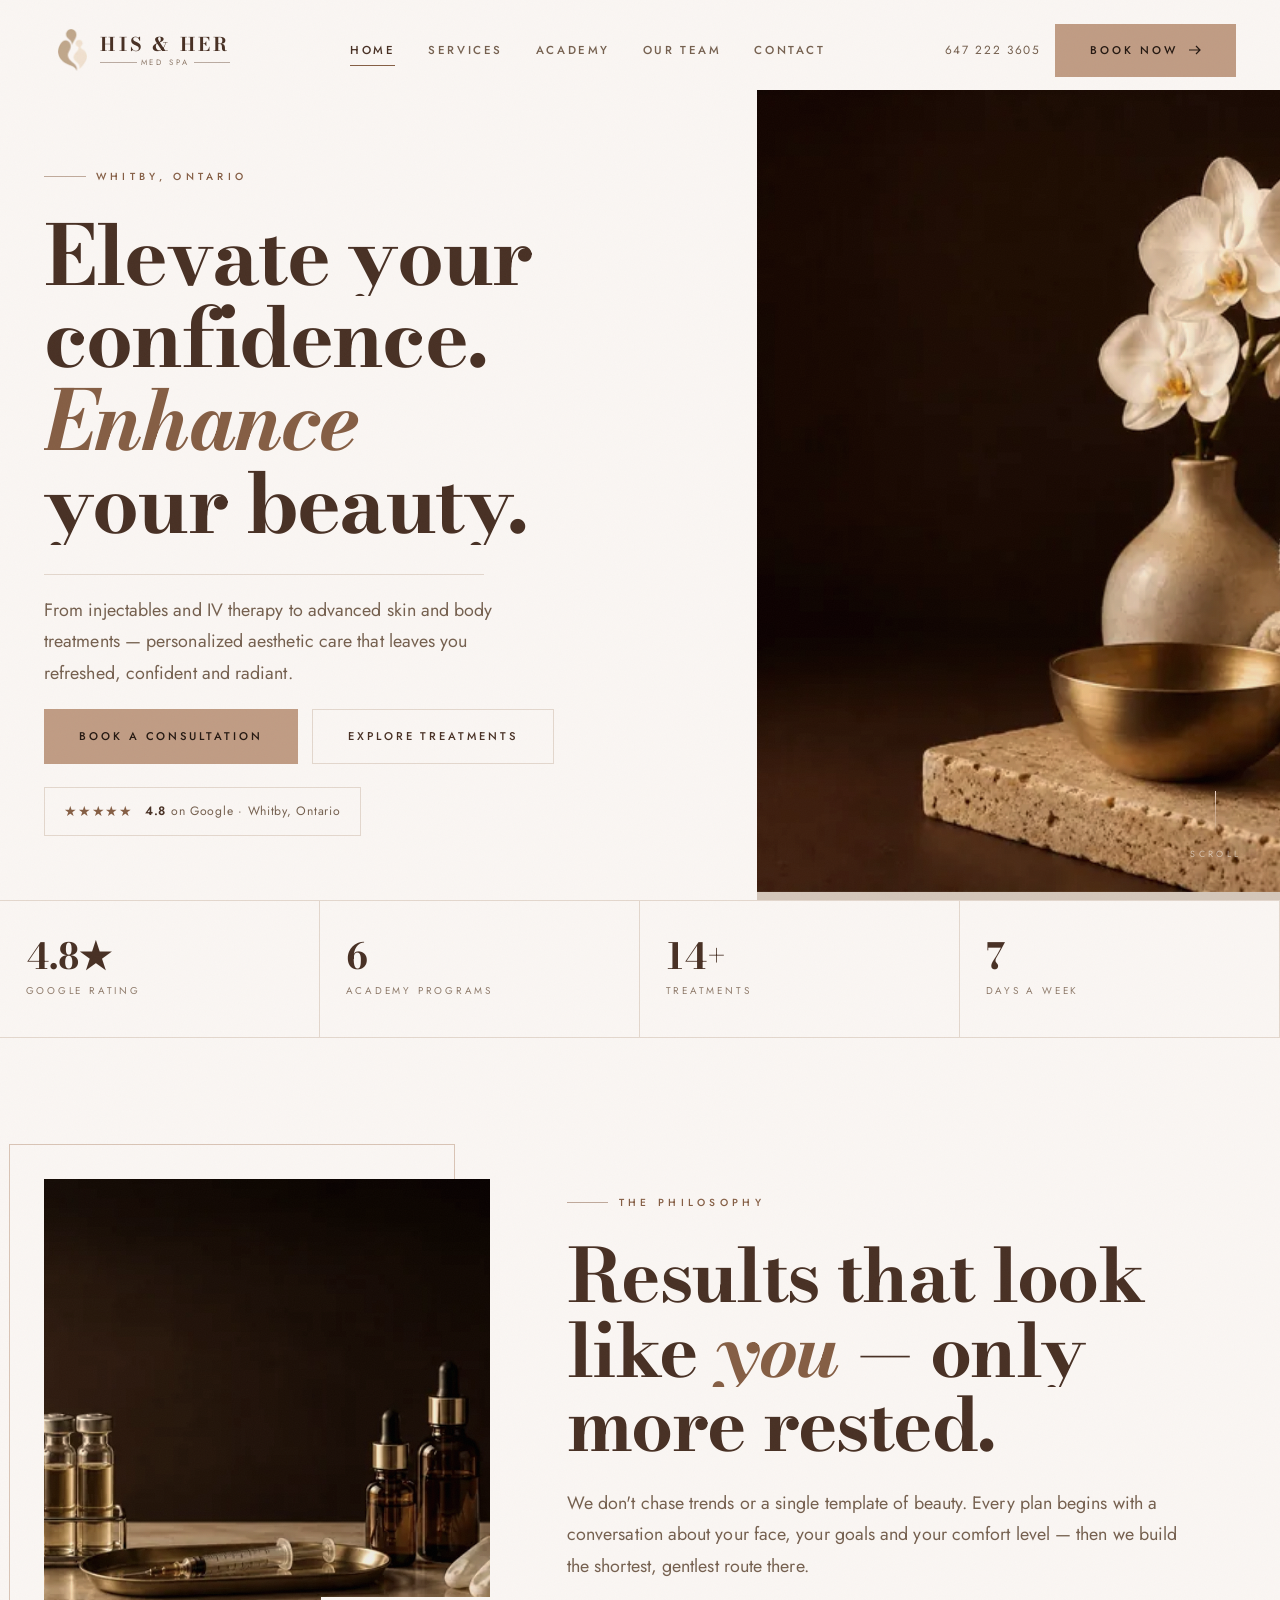
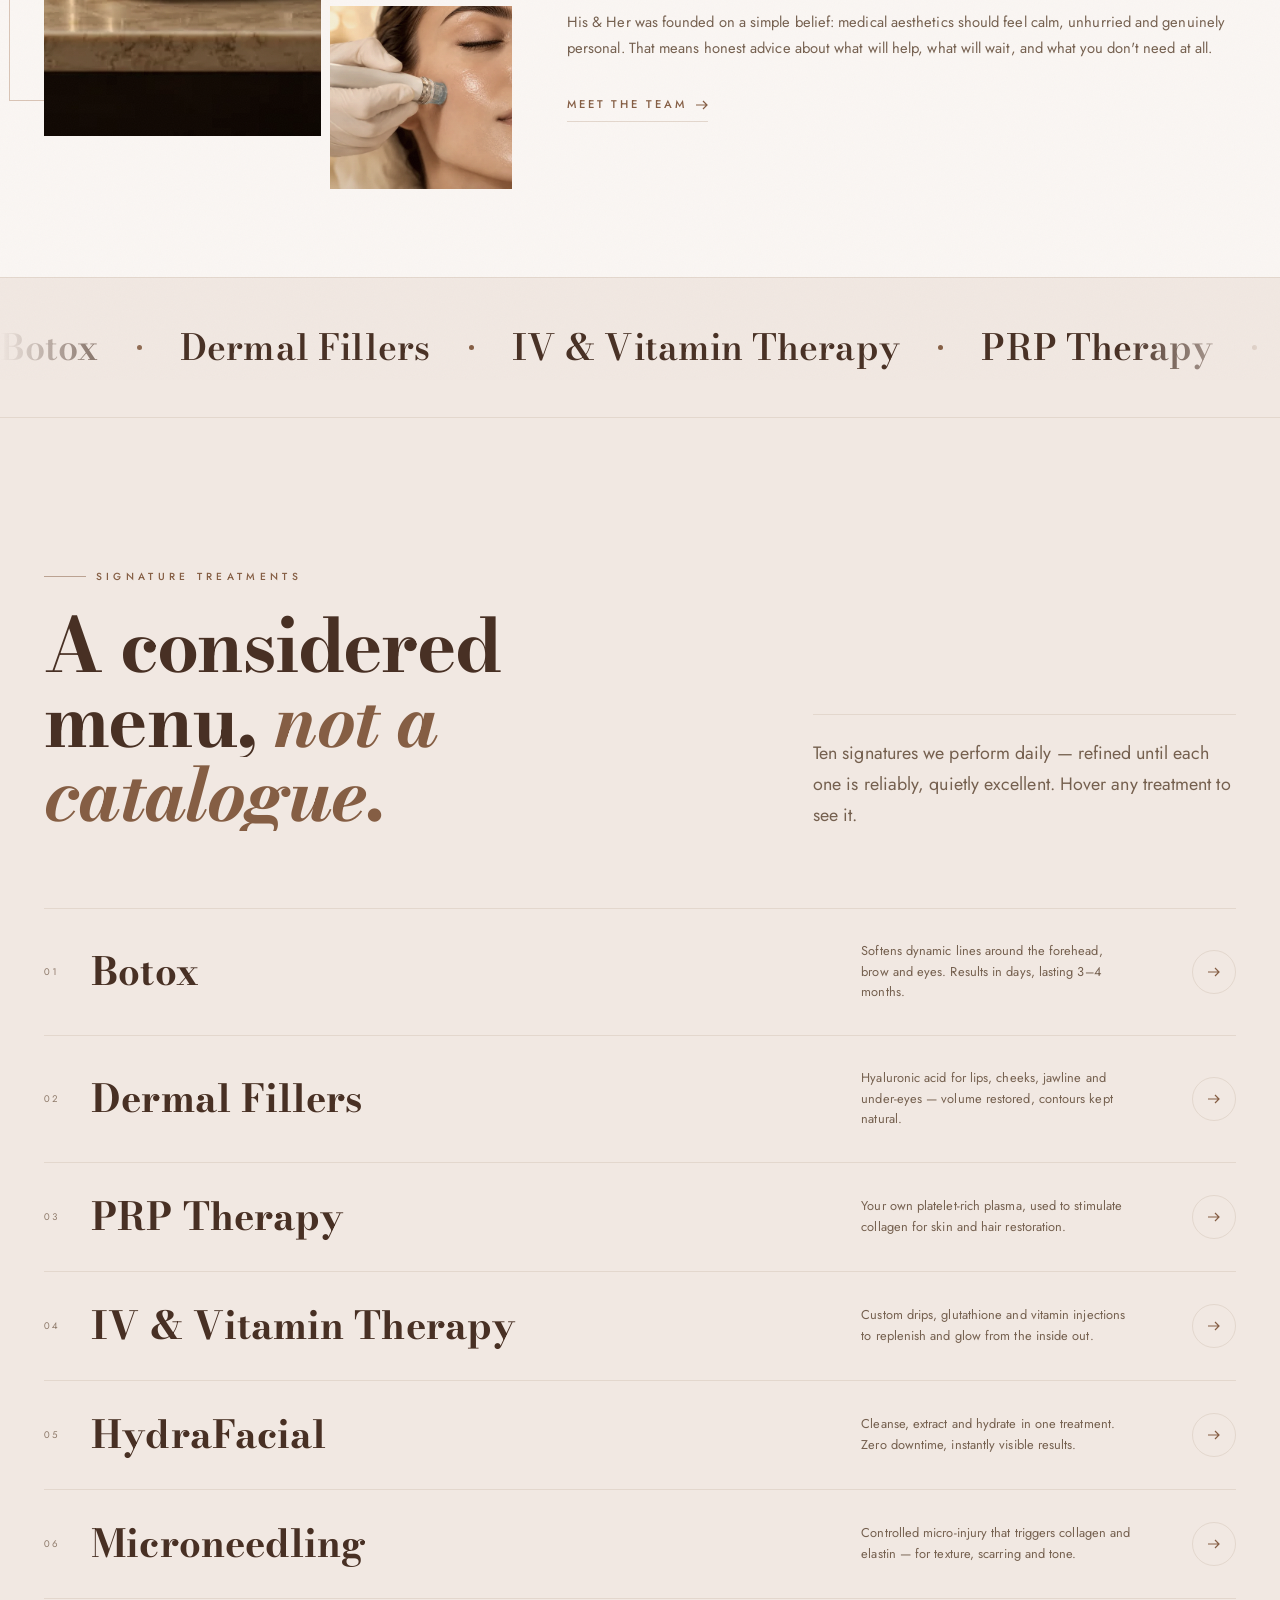
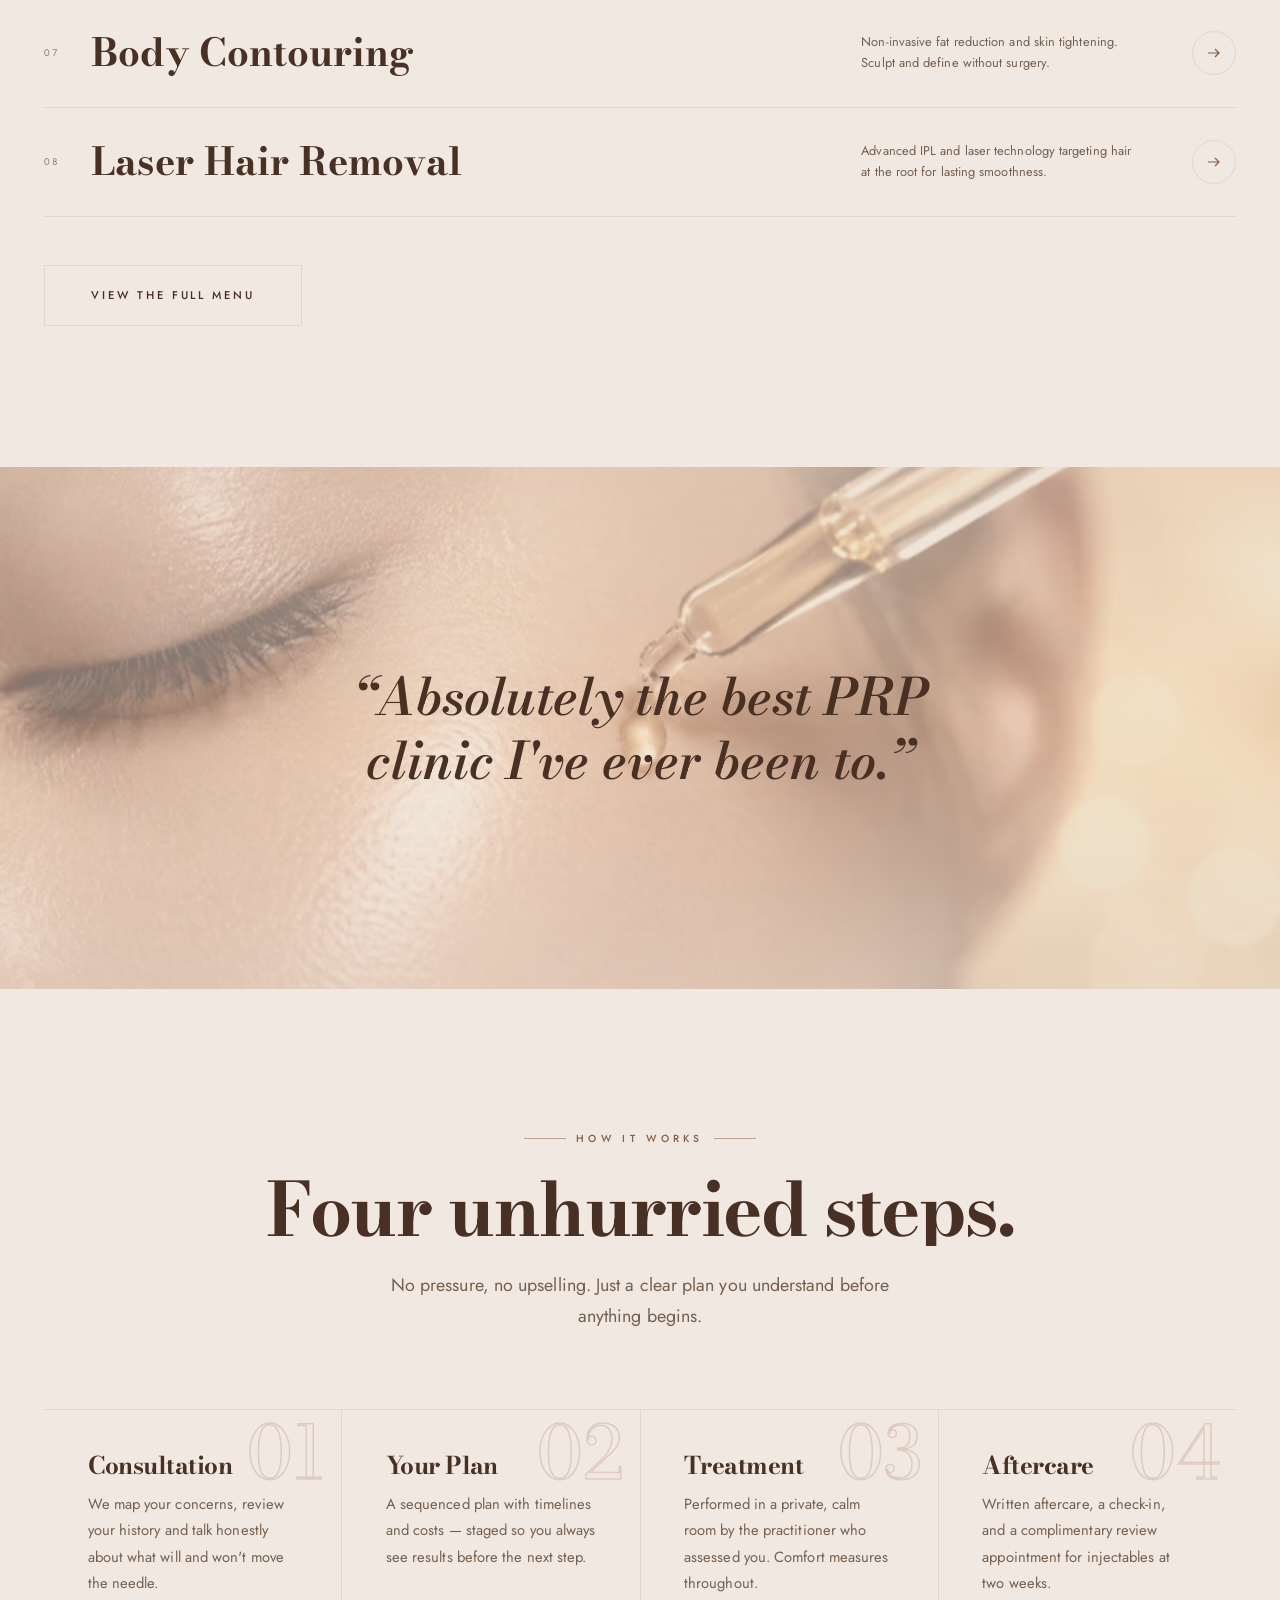
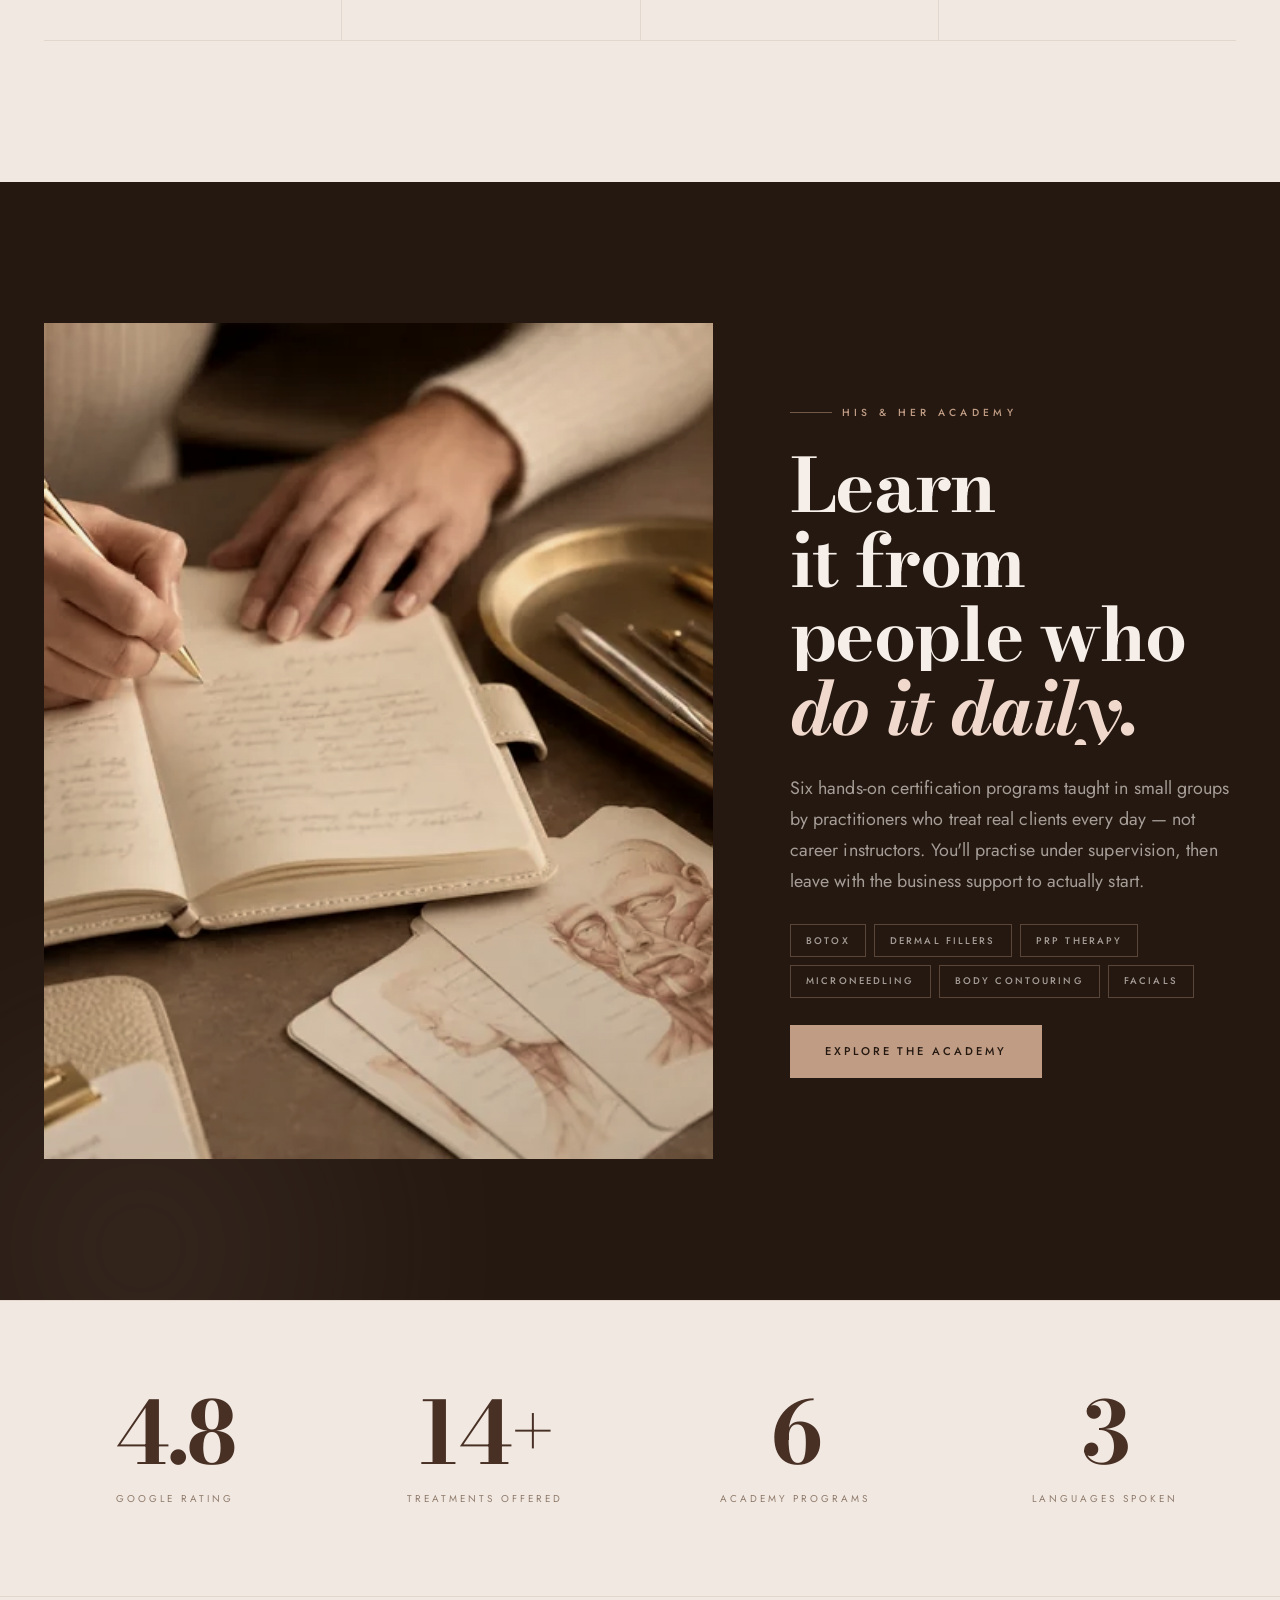
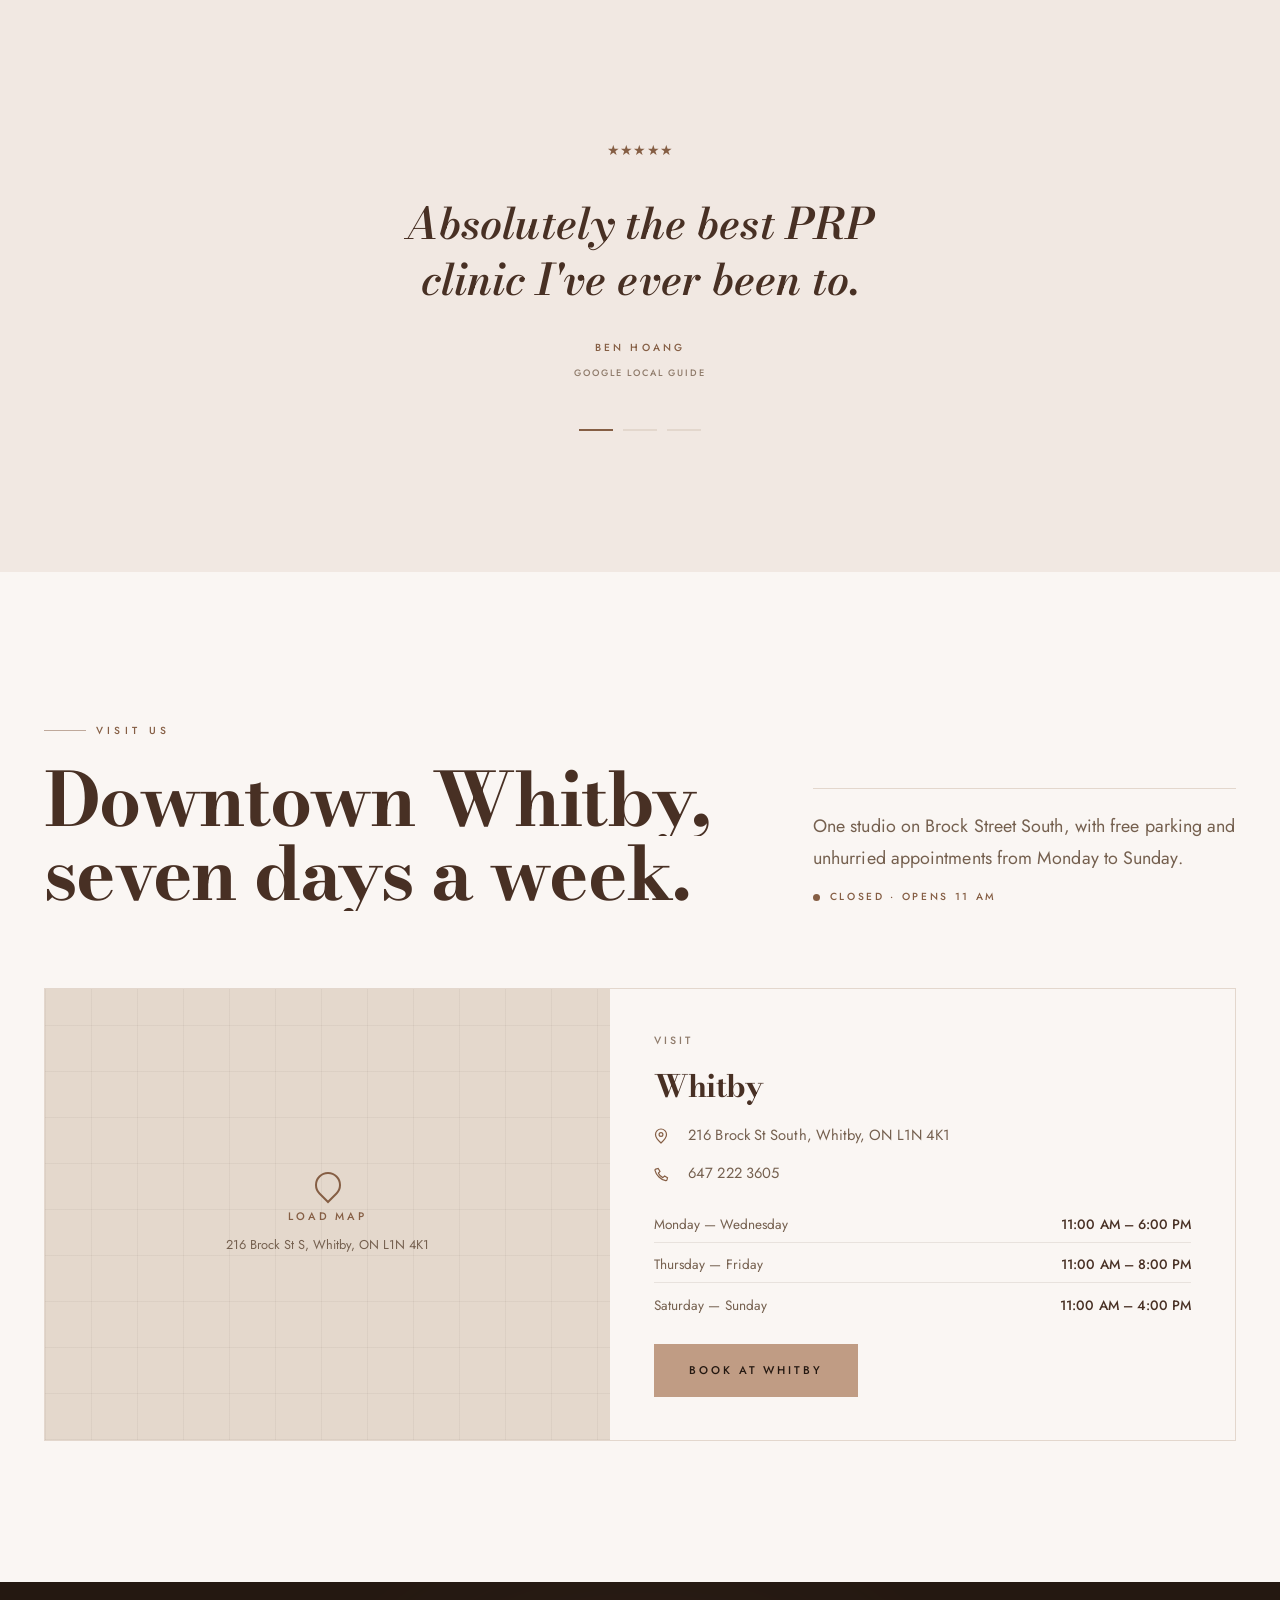
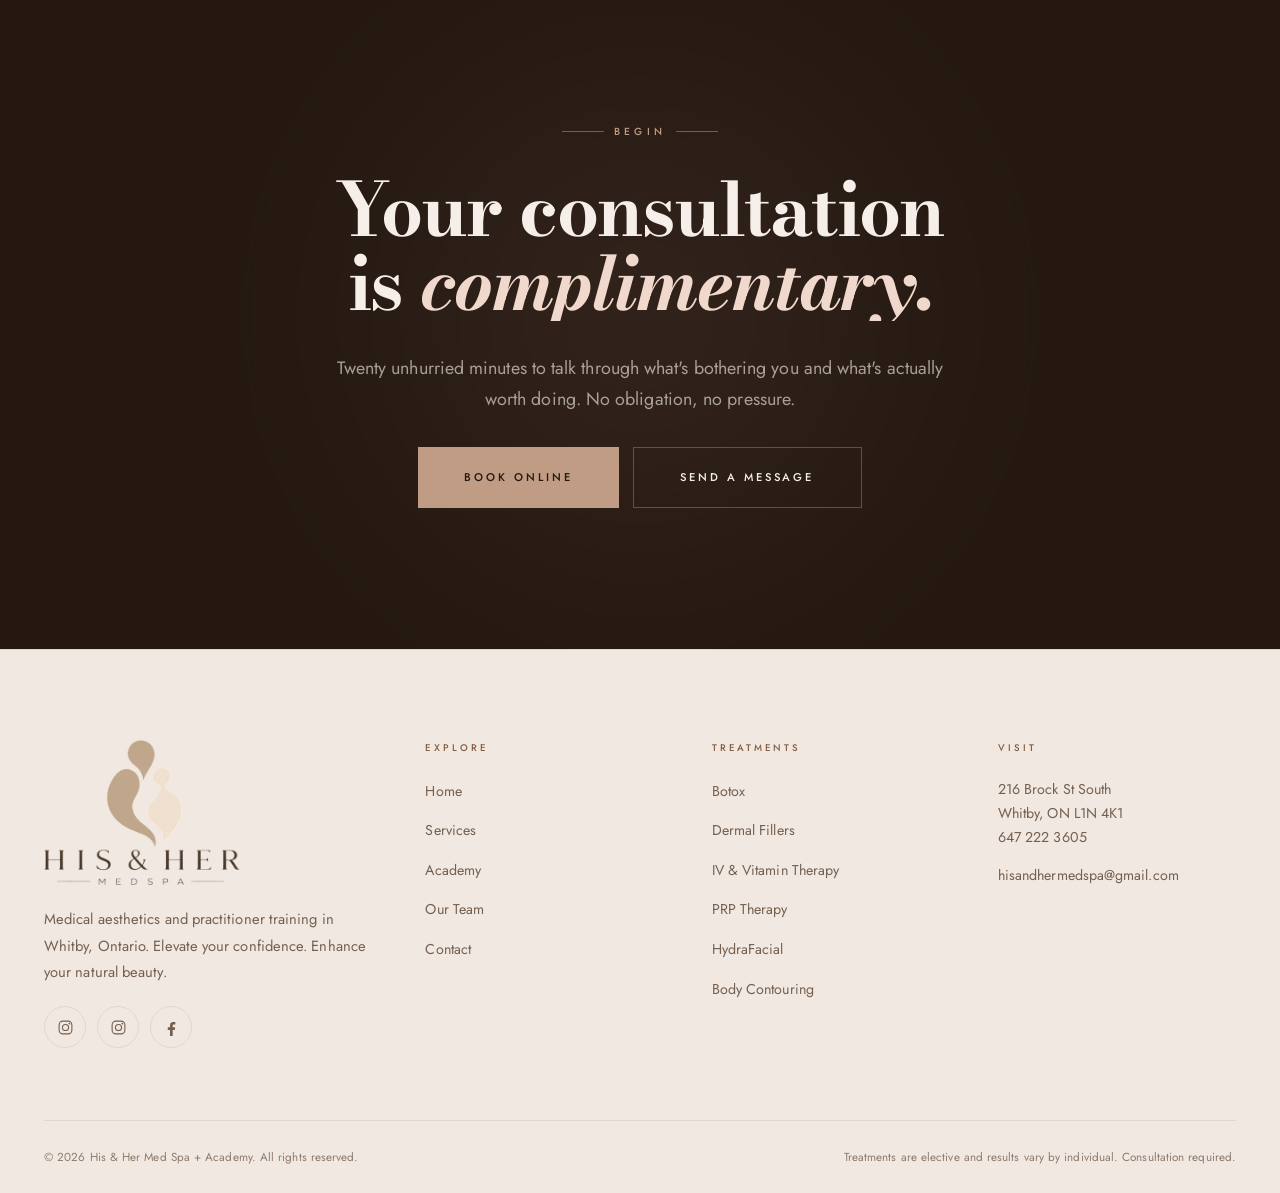
==== commit 08f6da93: "Remove the Mississauga location and Christina Payatakis The site now describes a single Whitby studi" ====
--- a/index.html
+++ b/index.html
@@ -3,8 +3,8 @@
 <head>
 <meta charset="utf-8">
 <meta name="viewport" content="width=device-width, initial-scale=1">
-<title>His &amp; Her Med Spa + Academy | Medical Aesthetics in Whitby &amp; Mississauga</title>
-<meta name="description" content="Injectables, IV therapy, PRP, HydraFacial, body contouring and advanced skin care in Whitby and Mississauga. Personalized medical aesthetics — rated 4.8★ on Google.">
+<title>His &amp; Her Med Spa + Academy | Medical Aesthetics in Whitby, Ontario</title>
+<meta name="description" content="Injectables, IV therapy, PRP, HydraFacial, body contouring and advanced skin care in Whitby, Ontario. Personalized medical aesthetics — rated 4.8★ on Google.">
 <meta name="theme-color" content="#FAF6F3">
 <link rel="canonical" href="https://hisandhermedspa.ca/">
 <link rel="icon" href="assets/favicon.png" type="image/png">
@@ -12,7 +12,7 @@
 
 <meta property="og:type" content="website">
 <meta property="og:title" content="His &amp; Her Med Spa + Academy">
-<meta property="og:description" content="Elevate your confidence. Enhance your natural beauty. Medical aesthetics in Whitby &amp; Mississauga.">
+<meta property="og:description" content="Elevate your confidence. Enhance your natural beauty. Medical aesthetics in Whitby, Ontario.">
 <meta property="og:image" content="assets/img/hero.jpg">
 <meta property="og:locale" content="en_CA">
 <meta name="twitter:card" content="summary_large_image">
@@ -31,55 +31,28 @@
 <script type="application/ld+json">
 {
   "@context": "https://schema.org",
-  "@graph": [
-    {
-      "@type": "MedicalSpa",
-      "@id": "https://hisandhermedspa.ca/#whitby",
-      "name": "His & Her Med Spa + Academy — Whitby",
-      "url": "https://hisandhermedspa.ca/",
-      "telephone": "+1-647-222-3605",
-      "email": "hisandhermedspa@gmail.com",
-      "image": "https://hisandhermedspa.ca/assets/img/hero.jpg",
-      "priceRange": "$$",
-      "address": {
-        "@type": "PostalAddress",
-        "streetAddress": "216 Brock St South",
-        "addressLocality": "Whitby",
-        "addressRegion": "ON",
-        "postalCode": "L1N 4K1",
-        "addressCountry": "CA"
-      },
-      "aggregateRating": { "@type": "AggregateRating", "ratingValue": "4.8", "bestRating": "5", "ratingCount": "120" },
-      "openingHoursSpecification": [
-        { "@type": "OpeningHoursSpecification", "dayOfWeek": ["Monday","Tuesday","Wednesday"], "opens": "11:00", "closes": "18:00" },
-        { "@type": "OpeningHoursSpecification", "dayOfWeek": ["Thursday","Friday"], "opens": "11:00", "closes": "20:00" },
-        { "@type": "OpeningHoursSpecification", "dayOfWeek": ["Saturday","Sunday"], "opens": "11:00", "closes": "16:00" }
-      ]
+  "@type": "MedicalSpa",
+    "@id": "https://hisandhermedspa.ca/#studio",
+    "name": "His & Her Med Spa + Academy — Whitby",
+    "url": "https://hisandhermedspa.ca/",
+    "telephone": "+1-647-222-3605",
+    "email": "hisandhermedspa@gmail.com",
+    "image": "https://hisandhermedspa.ca/assets/img/hero.jpg",
+    "priceRange": "$$",
+    "address": {
+      "@type": "PostalAddress",
+      "streetAddress": "216 Brock St South",
+      "addressLocality": "Whitby",
+      "addressRegion": "ON",
+      "postalCode": "L1N 4K1",
+      "addressCountry": "CA"
     },
-    {
-      "@type": "MedicalSpa",
-      "@id": "https://hisandhermedspa.ca/#mississauga",
-      "name": "His & Her Med Spa + Academy — Mississauga",
-      "url": "https://hisandhermedspa.ca/",
-      "telephone": "+1-647-513-5749",
-      "email": "hisandhermedspa@gmail.com",
-      "image": "https://hisandhermedspa.ca/assets/img/storefront-mississauga.jpg",
-      "priceRange": "$$",
-      "address": {
-        "@type": "PostalAddress",
-        "streetAddress": "3045 Hurontario St",
-        "addressLocality": "Mississauga",
-        "addressRegion": "ON",
-        "postalCode": "L5A 2G9",
-        "addressCountry": "CA"
-      },
-      "openingHoursSpecification": [
-        { "@type": "OpeningHoursSpecification", "dayOfWeek": ["Monday","Tuesday","Wednesday"], "opens": "11:00", "closes": "18:00" },
-        { "@type": "OpeningHoursSpecification", "dayOfWeek": ["Thursday","Friday"], "opens": "11:00", "closes": "20:00" },
-        { "@type": "OpeningHoursSpecification", "dayOfWeek": ["Saturday","Sunday"], "opens": "11:00", "closes": "16:00" }
-      ]
-    }
-  ]
+    "aggregateRating": { "@type": "AggregateRating", "ratingValue": "4.8", "bestRating": "5", "ratingCount": "120" },
+    "openingHoursSpecification": [
+      { "@type": "OpeningHoursSpecification", "dayOfWeek": ["Monday","Tuesday","Wednesday"], "opens": "11:00", "closes": "18:00" },
+      { "@type": "OpeningHoursSpecification", "dayOfWeek": ["Thursday","Friday"], "opens": "11:00", "closes": "20:00" },
+      { "@type": "OpeningHoursSpecification", "dayOfWeek": ["Saturday","Sunday"], "opens": "11:00", "closes": "16:00" }
+    ]
 }
 </script>
 </head>
@@ -145,8 +118,7 @@
     </ul>
   </nav>
   <div class="menu-foot">
-    <a href="tel:6472223605">Whitby — 647 222 3605</a>
-    <a href="tel:6475135749">Mississauga — 647 513 5749</a>
+    <a href="tel:6472223605">647 222 3605</a>
     <a href="mailto:hisandhermedspa@gmail.com">hisandhermedspa@gmail.com</a>
   </div>
 </div>
@@ -157,7 +129,7 @@
 <section class="hero">
   <div class="hero-in">
     <div class="hero-grid">
-      <p class="eyebrow" data-rv="fade" style="--d:.15s">Whitby &amp; Mississauga, Ontario</p>
+      <p class="eyebrow" data-rv="fade" style="--d:.15s">Whitby, Ontario</p>
 
       <h1 class="d1" data-mask>
         Elevate your<br>
@@ -177,7 +149,7 @@
         </div>
         <div class="gbadge" data-rv style="--d:.45s">
           <span class="stars" aria-hidden="true">★★★★★</span>
-          <span><b>4.8</b> on Google · 2 locations</span>
+          <span><b>4.8</b> on Google · Whitby, Ontario</span>
         </div>
       </div>
     </div>
@@ -195,7 +167,7 @@
   <div class="wrap" style="padding-inline:0">
     <div class="trust-grid">
       <div class="trust-item"><b>4.8★</b><span>Google Rating</span></div>
-      <div class="trust-item"><b>2</b><span>GTA Locations</span></div>
+      <div class="trust-item"><b>6</b><span>Academy Programs</span></div>
       <div class="trust-item"><b>14+</b><span>Treatments</span></div>
       <div class="trust-item"><b>7</b><span>Days a Week</span></div>
     </div>
@@ -233,7 +205,7 @@
           what will wait, and what you don't need at all.
         </p>
         <div data-rv style="--d:.2s">
-          <a class="tlink" href="team.html">Meet the practitioners
+          <a class="tlink" href="team.html">Meet the team
             <svg width="12" height="10" viewBox="0 0 12 10" fill="none" aria-hidden="true"><path d="M7 1l4 4-4 4M11 5H0" stroke="currentColor" stroke-width="1.2"/></svg>
           </a>
         </div>
@@ -444,7 +416,7 @@
       <figure class="quote">
         <span class="stars" aria-label="5 out of 5 stars">★★★★★</span>
         <blockquote>My skin has never looked like this. Subtle, natural, and entirely mine.</blockquote>
-        <cite>Verified Client<small>Mississauga</small></cite>
+        <cite>Verified Client<small>Whitby</small></cite>
       </figure>
     </div>
     <div class="qnav">
@@ -455,17 +427,17 @@
   </div>
 </section>
 
-<!-- ============ LOCATIONS ============ -->
+<!-- ============ LOCATION ============ -->
 <section class="section">
   <div class="wrap">
     <div class="sec-head is-split">
       <div>
         <p class="eyebrow">Visit Us</p>
-        <h2 class="d2" data-mask style="margin-top:1.4rem">Two doors,<br>one standard.</h2>
+        <h2 class="d2" data-mask style="margin-top:1.4rem">Downtown Whitby,<br>seven days a week.</h2>
       </div>
       <p class="lede" data-rv>
-        Both studios run the same protocols, the same products and the same unhurried pace.
-        Open seven days a week.<br><span class="status"><span class="status-dot" aria-hidden="true"></span><span data-open-now></span></span>
+        One studio on Brock Street South, with free parking and unhurried appointments
+        from Monday to Sunday.<br><span class="status"><span class="status-dot" aria-hidden="true"></span><span data-open-now></span></span>
       </p>
     </div>
 
@@ -482,7 +454,7 @@
           </button>
         </div>
         <div class="loc-body">
-          <p class="mono">Location 01</p>
+          <p class="mono">Visit</p>
           <h3>Whitby</h3>
           <div class="loc-rows">
             <p class="loc-row">
@@ -505,39 +477,6 @@
         </div>
       </article>
 
-      <article class="loc" data-rv>
-        <div class="loc-body">
-          <p class="mono">Location 02</p>
-          <h3>Mississauga</h3>
-          <div class="loc-rows">
-            <p class="loc-row">
-              <svg width="14" height="16" viewBox="0 0 14 16" fill="none" aria-hidden="true"><path d="M7 15s5.5-5 5.5-8.5A5.5 5.5 0 0 0 1.5 6.5C1.5 10 7 15 7 15z" stroke="currentColor" stroke-width="1.2"/><circle cx="7" cy="6.5" r="1.9" stroke="currentColor" stroke-width="1.2"/></svg>
-              <a href="https://www.google.com/maps/search/?api=1&query=His%20%26%20Her%20Med%20Spa%20Academy%2C%203045%20Hurontario%20St%2C%20Mississauga" target="_blank" rel="noopener">3045 Hurontario St, Mississauga, ON L5A 2G9</a>
-            </p>
-            <p class="loc-row">
-              <svg width="15" height="15" viewBox="0 0 15 15" fill="none" aria-hidden="true"><path d="M4.2 1.5 6 4.4 4.4 6.2c.8 1.7 2.7 3.6 4.4 4.4l1.8-1.6 2.9 1.8-.6 2.2c-.2.5-.7.8-1.2.7C6.9 12.9 2.1 8.1 1 3.3c-.1-.5.2-1 .7-1.2l2.5-.6z" stroke="currentColor" stroke-width="1.2"/></svg>
-              <a href="tel:6475135749">647 513 5749</a>
-            </p>
-          </div>
-          <div class="hours">
-            <div><span>Monday — Wednesday</span><b>11:00 AM – 6:00 PM</b></div>
-            <div><span>Thursday — Friday</span><b>11:00 AM – 8:00 PM</b></div>
-            <div><span>Saturday — Sunday</span><b>11:00 AM – 4:00 PM</b></div>
-          </div>
-          <div>
-            <a class="btn" href="tel:6475135749">Call Mississauga</a>
-          </div>
-        </div>
-        <div class="loc-map">
-          <button class="map-load" type="button"
-            data-map-src="https://www.google.com/maps?q=3045+Hurontario+St,+Mississauga,+ON+L5A+2G9&output=embed"
-            data-map-title="His &amp; Her Med Spa Mississauga">
-            <span class="map-pin" aria-hidden="true"></span>
-            <span class="map-load-txt">Load map</span>
-            <span class="map-load-sub">3045 Hurontario St, Mississauga, ON L5A 2G9</span>
-          </button>
-        </div>
-      </article>
 
     </div>
   </div>
@@ -571,7 +510,7 @@
           <picture><source type="image/webp" srcset="assets/img/logo-lockup-220.webp 220w, assets/img/logo-lockup-440.webp 440w" sizes="(min-width: 1000px) 50vw, 92vw"><img class="ftr-lockup" src="assets/img/logo-lockup.png" alt="His &amp; Her Med Spa" width="440" height="327" decoding="async" loading="lazy"></picture>
         </a>
         <p class="body-sm">
-          Medical aesthetics and practitioner training in Whitby and Mississauga, Ontario.
+          Medical aesthetics and practitioner training in Whitby, Ontario.
           Elevate your confidence. Enhance your natural beauty.
         </p>
         <div class="socials">
@@ -614,7 +553,6 @@
         <h4>Visit</h4>
         <ul class="ftr-links">
           <li><address>216 Brock St South<br>Whitby, ON L1N 4K1<br><a href="tel:6472223605">647 222 3605</a></address></li>
-          <li><address>3045 Hurontario St<br>Mississauga, ON L5A 2G9<br><a href="tel:6475135749">647 513 5749</a></address></li>
           <li><a href="mailto:hisandhermedspa@gmail.com">hisandhermedspa@gmail.com</a></li>
         </ul>
       </div>
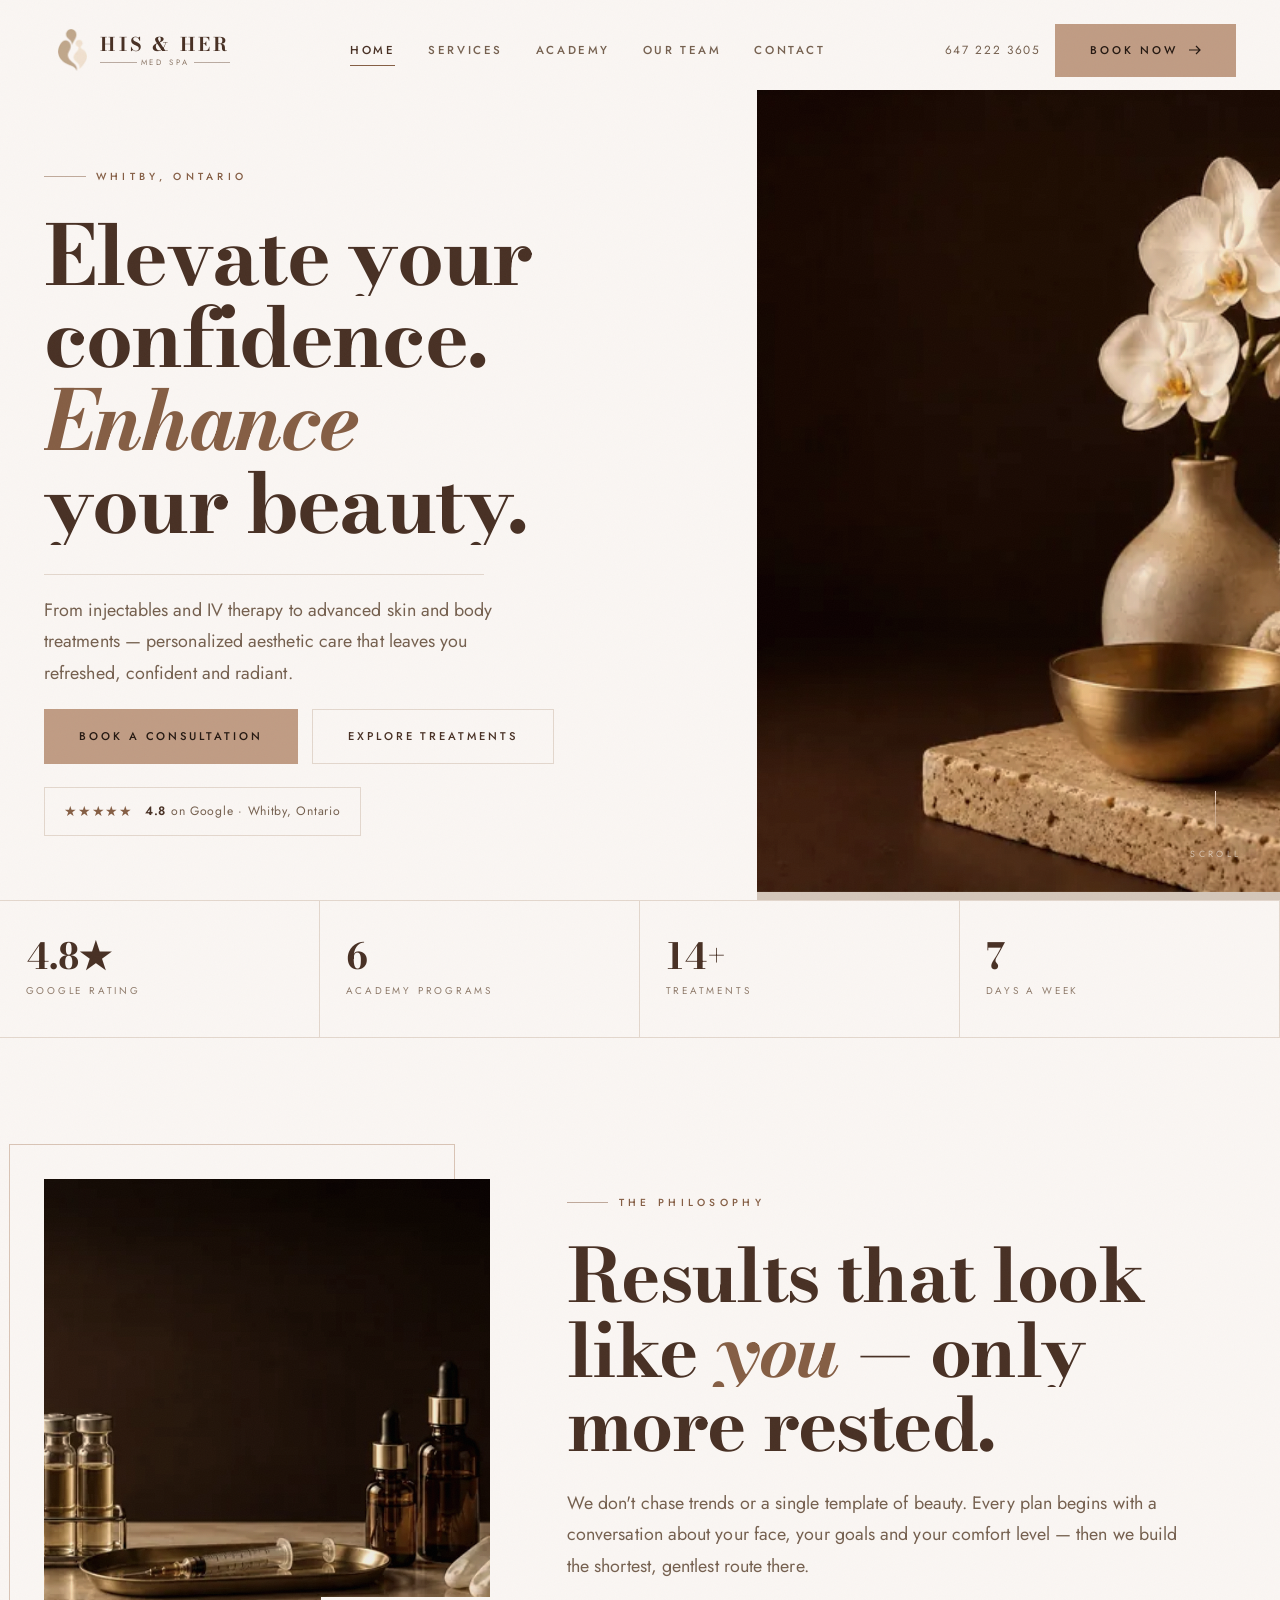
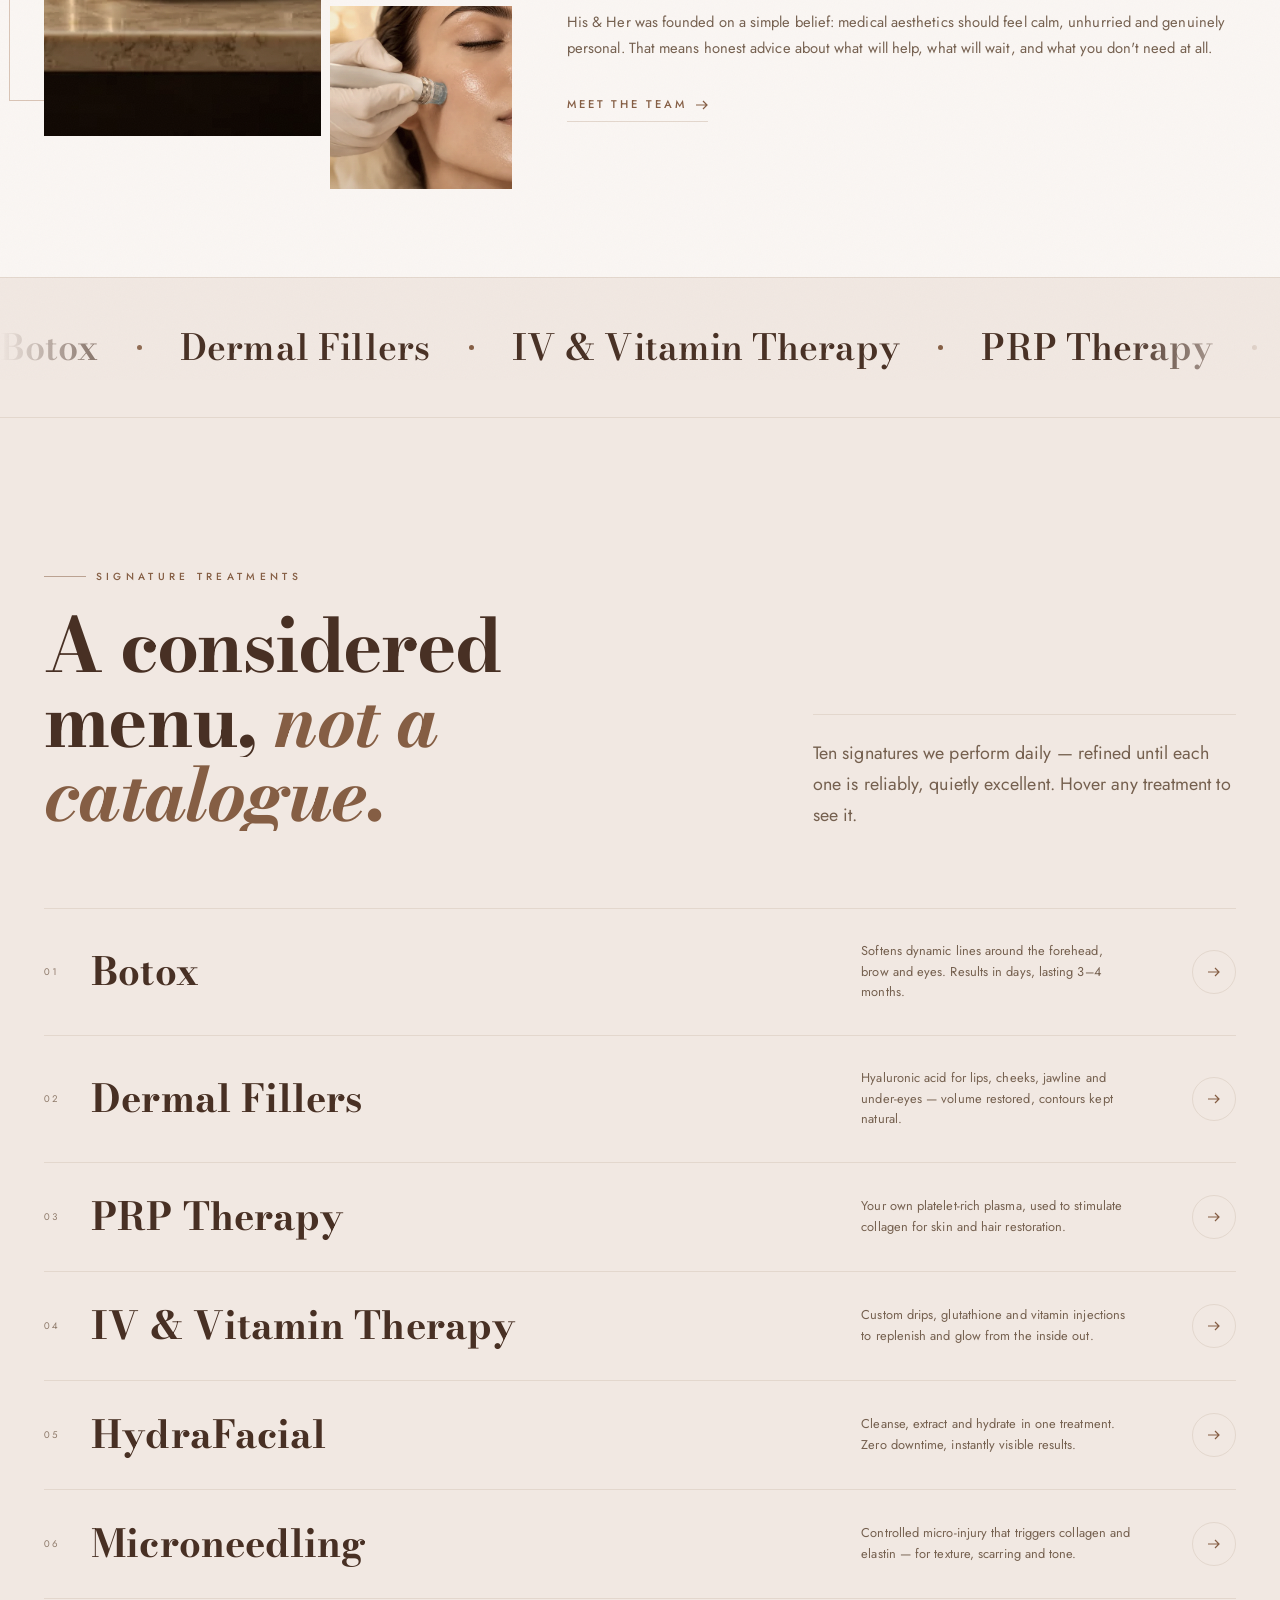
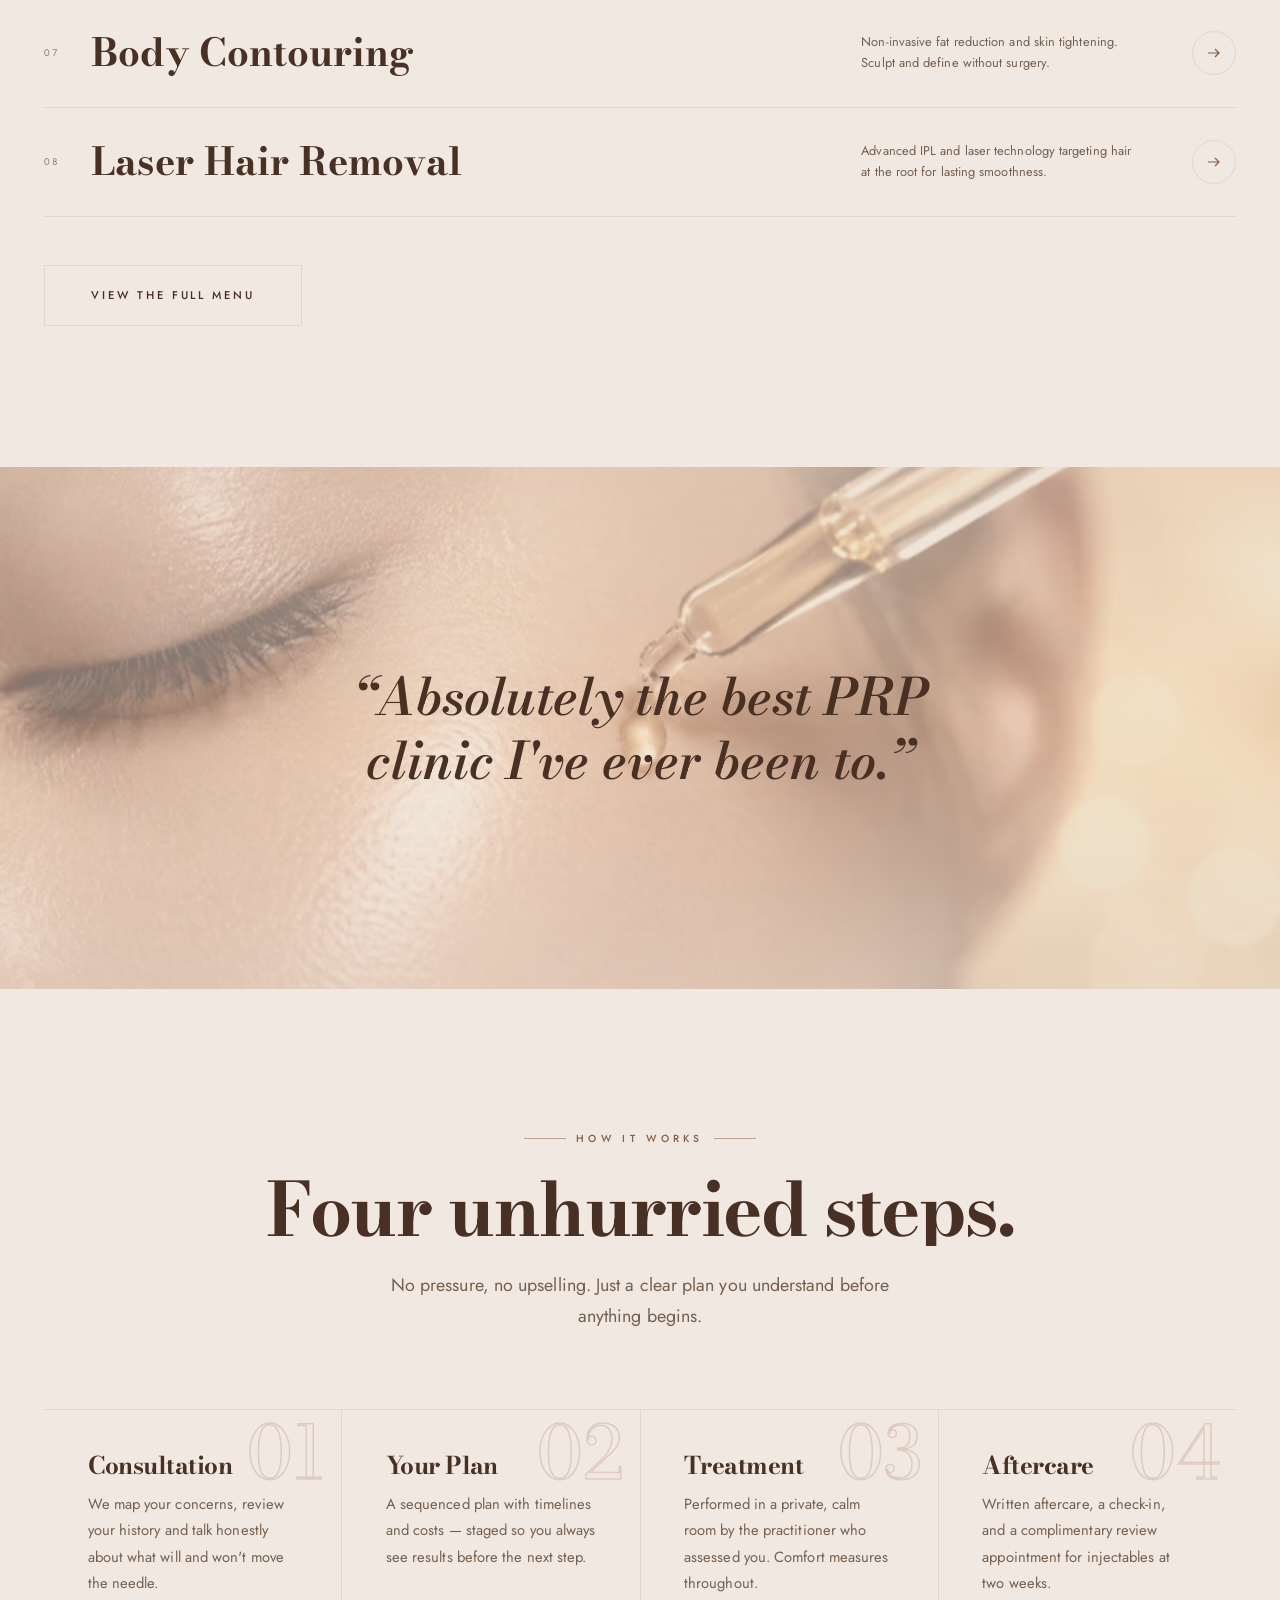
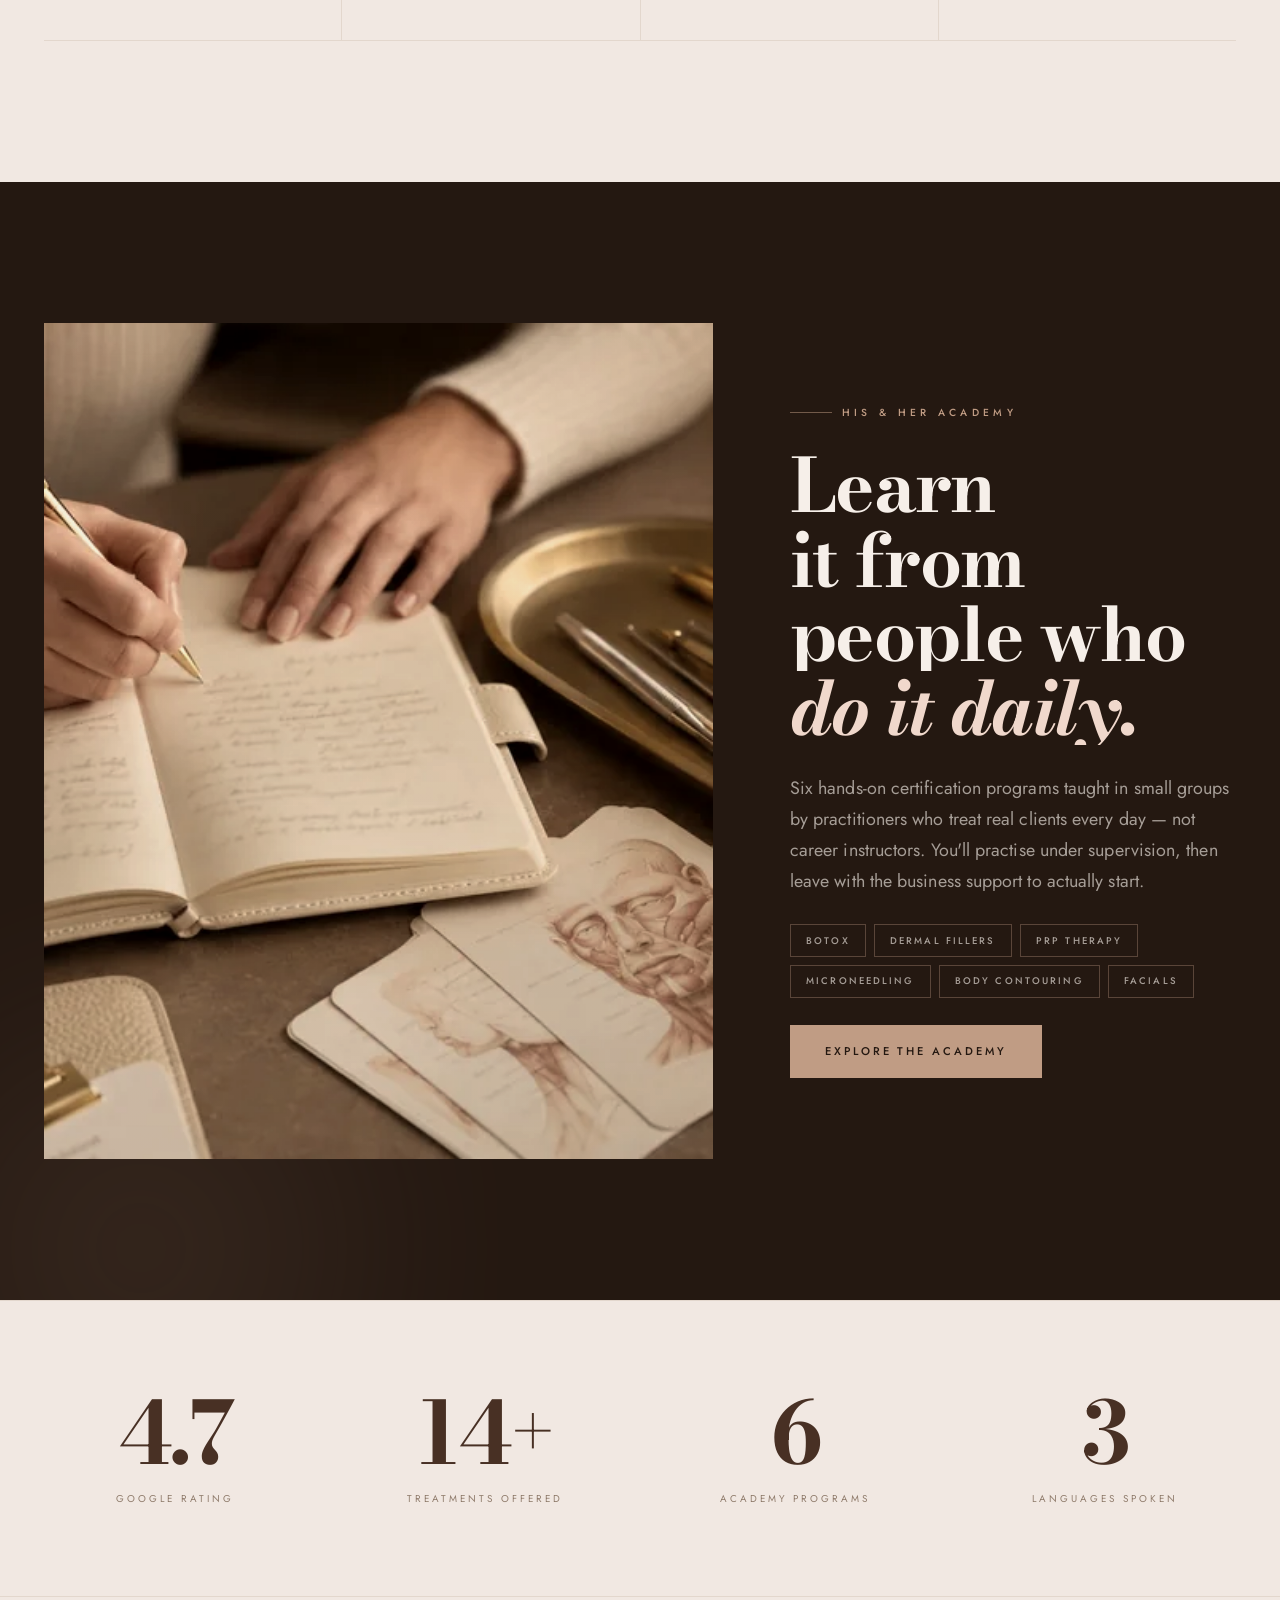
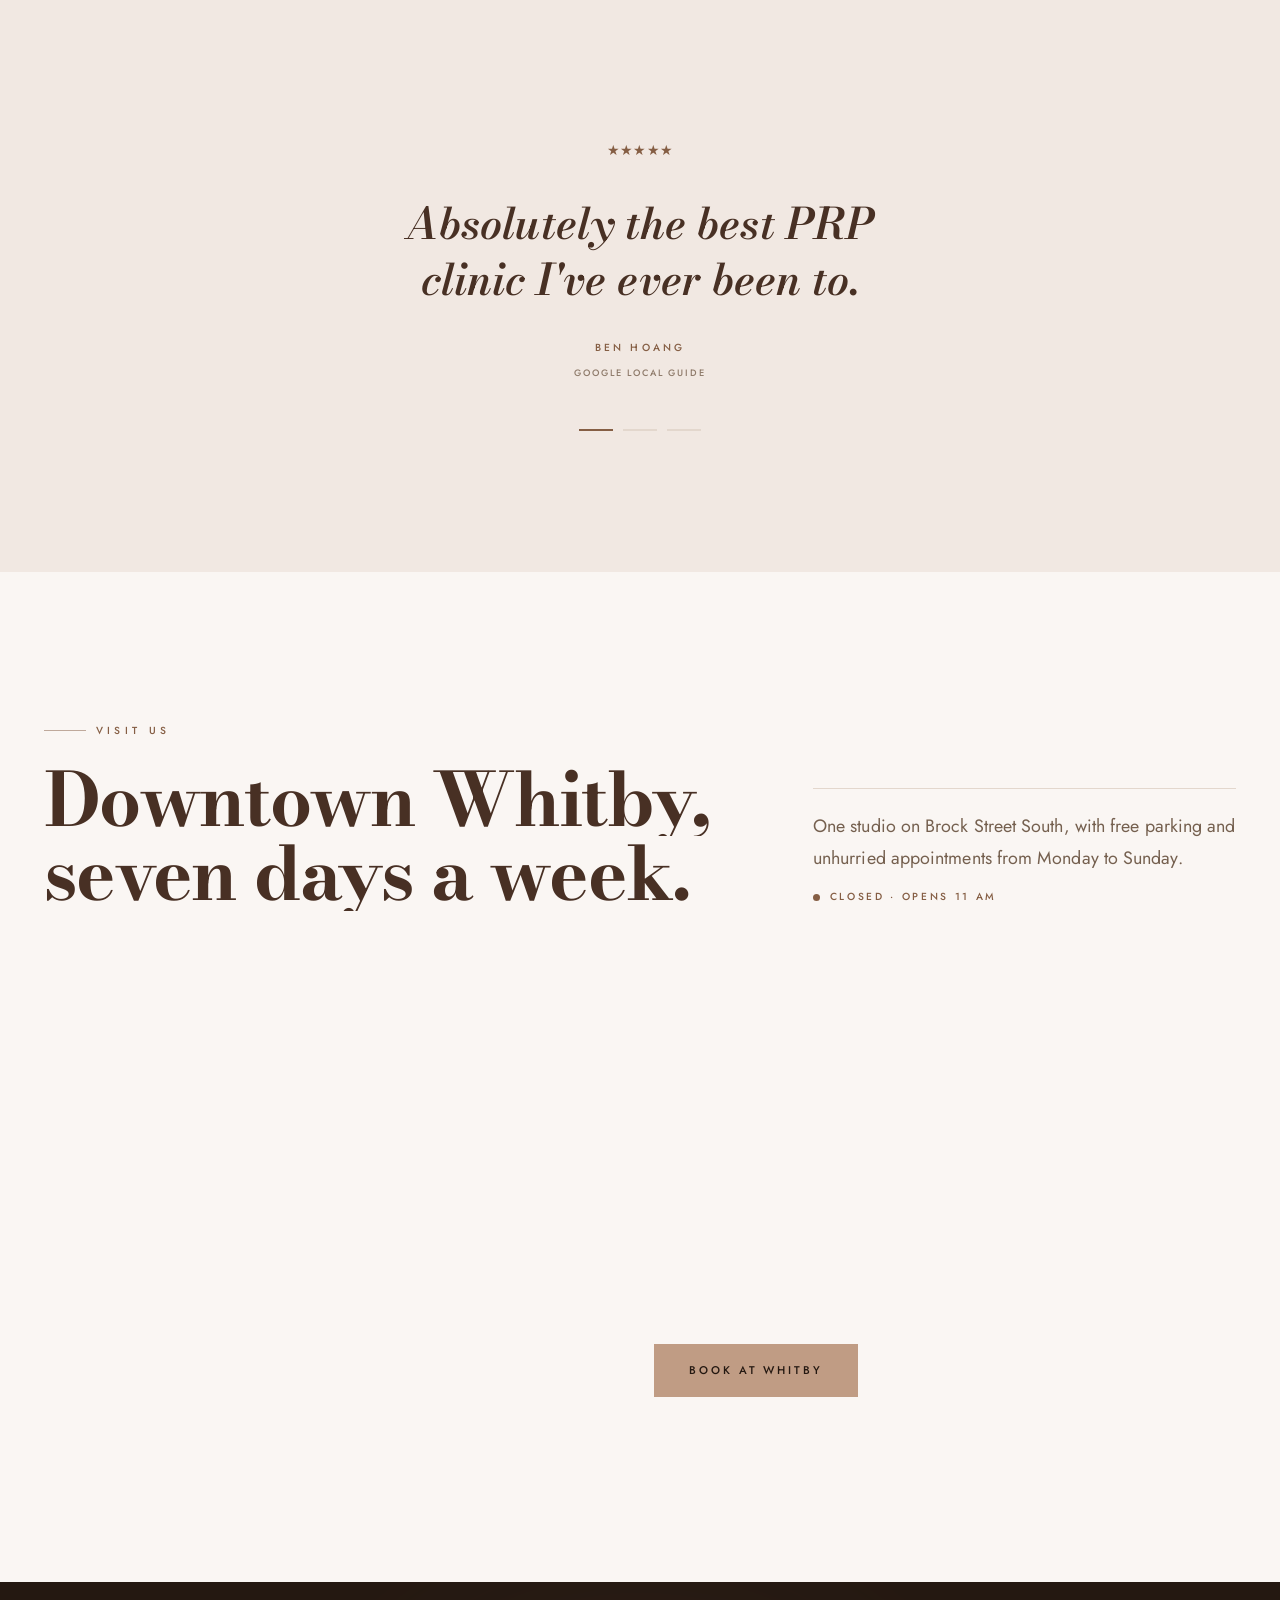
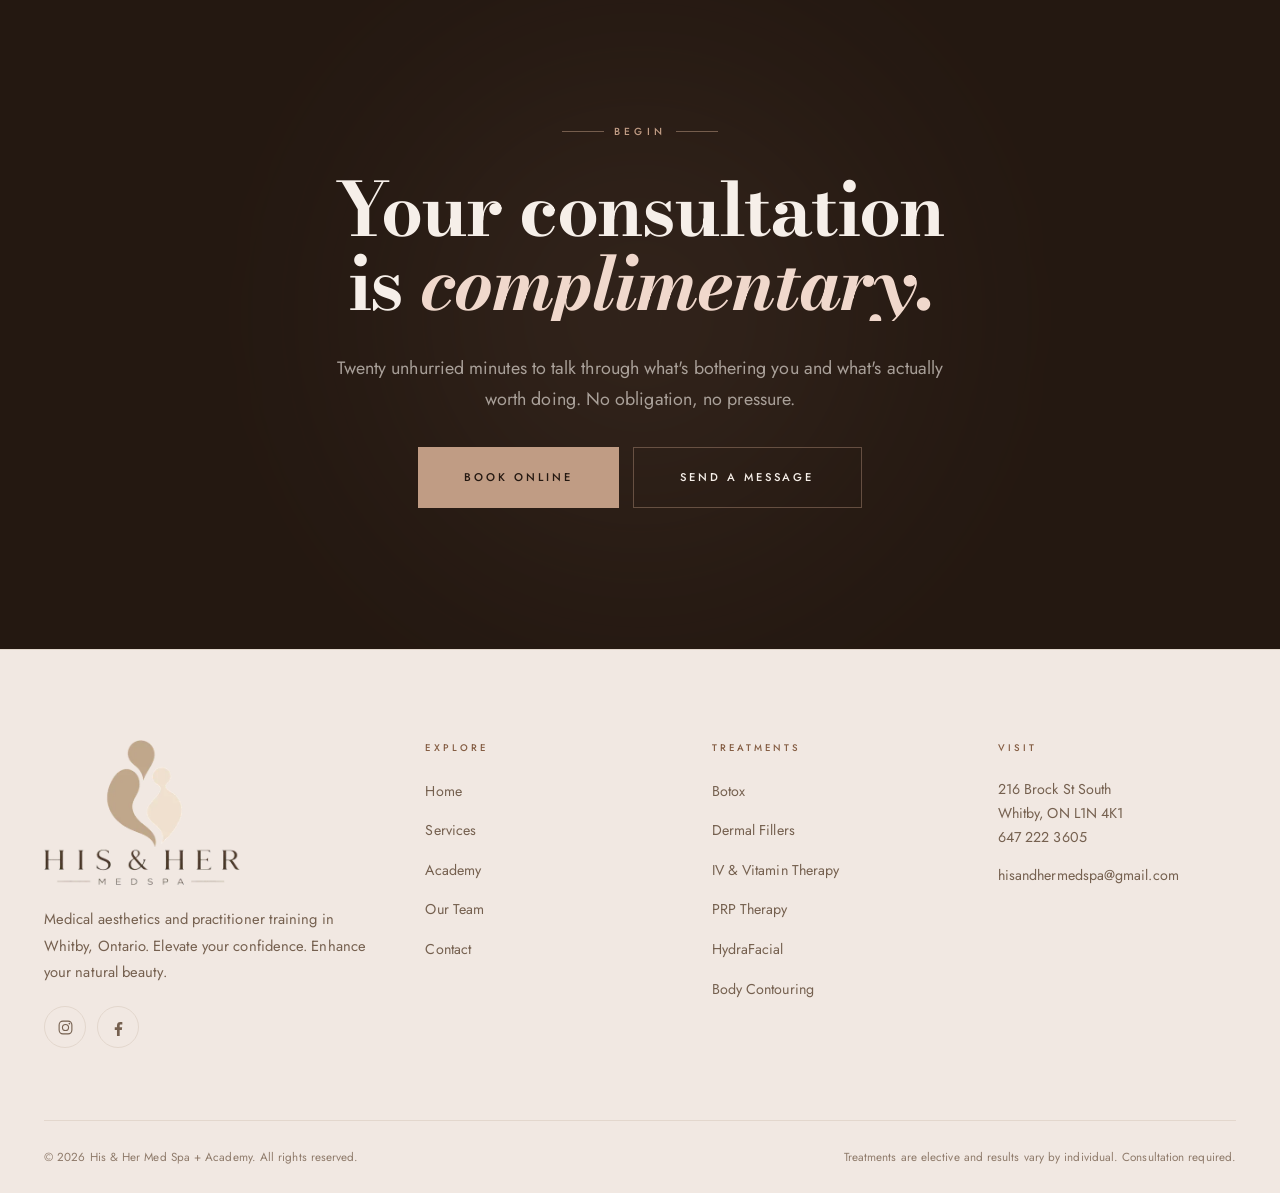
==== commit 4dd2e612: "Remove the Boss Beauty Bar Academy accounts @bossbeautybaracademy belongs to Boss Beauty Bar Academy" ====
--- a/index.html
+++ b/index.html
@@ -514,10 +514,7 @@
           Elevate your confidence. Enhance your natural beauty.
         </p>
         <div class="socials">
-          <a class="social" href="https://www.instagram.com/hisandhermedspa" target="_blank" rel="noopener" aria-label="Med spa on Instagram">
-            <svg width="17" height="17" viewBox="0 0 20 20" fill="none" aria-hidden="true"><rect x="2.5" y="2.5" width="15" height="15" rx="4.5" stroke="currentColor" stroke-width="1.3"/><circle cx="10" cy="10" r="3.6" stroke="currentColor" stroke-width="1.3"/><circle cx="14.6" cy="5.4" r="1" fill="currentColor"/></svg>
-          </a>
-          <a class="social" href="https://www.instagram.com/bossbeautybaracademy" target="_blank" rel="noopener" aria-label="Academy on Instagram">
+          <a class="social" href="https://www.instagram.com/hisandhermedspa" target="_blank" rel="noopener" aria-label="Instagram">
             <svg width="17" height="17" viewBox="0 0 20 20" fill="none" aria-hidden="true"><rect x="2.5" y="2.5" width="15" height="15" rx="4.5" stroke="currentColor" stroke-width="1.3"/><circle cx="10" cy="10" r="3.6" stroke="currentColor" stroke-width="1.3"/><circle cx="14.6" cy="5.4" r="1" fill="currentColor"/></svg>
           </a>
           <a class="social" href="https://www.facebook.com/share/1E3qYKC3KA/" target="_blank" rel="noopener" aria-label="Facebook">
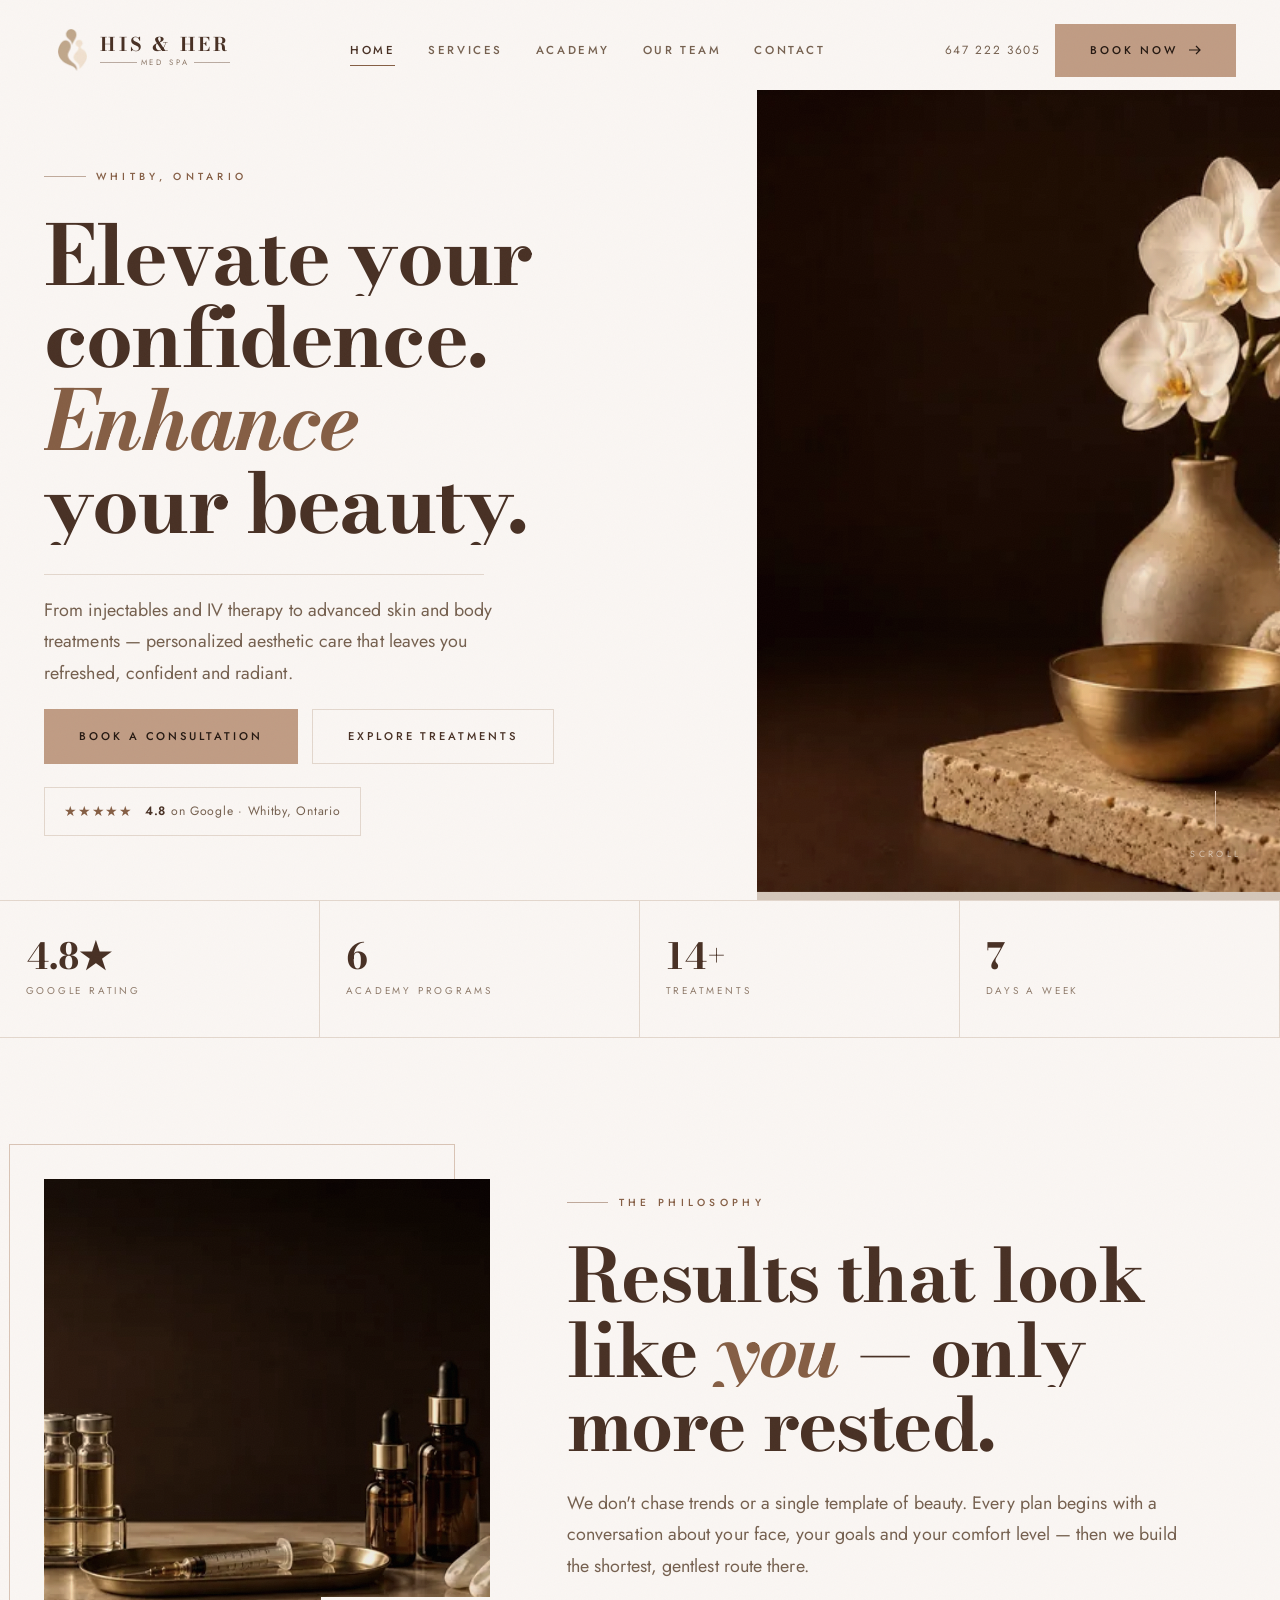
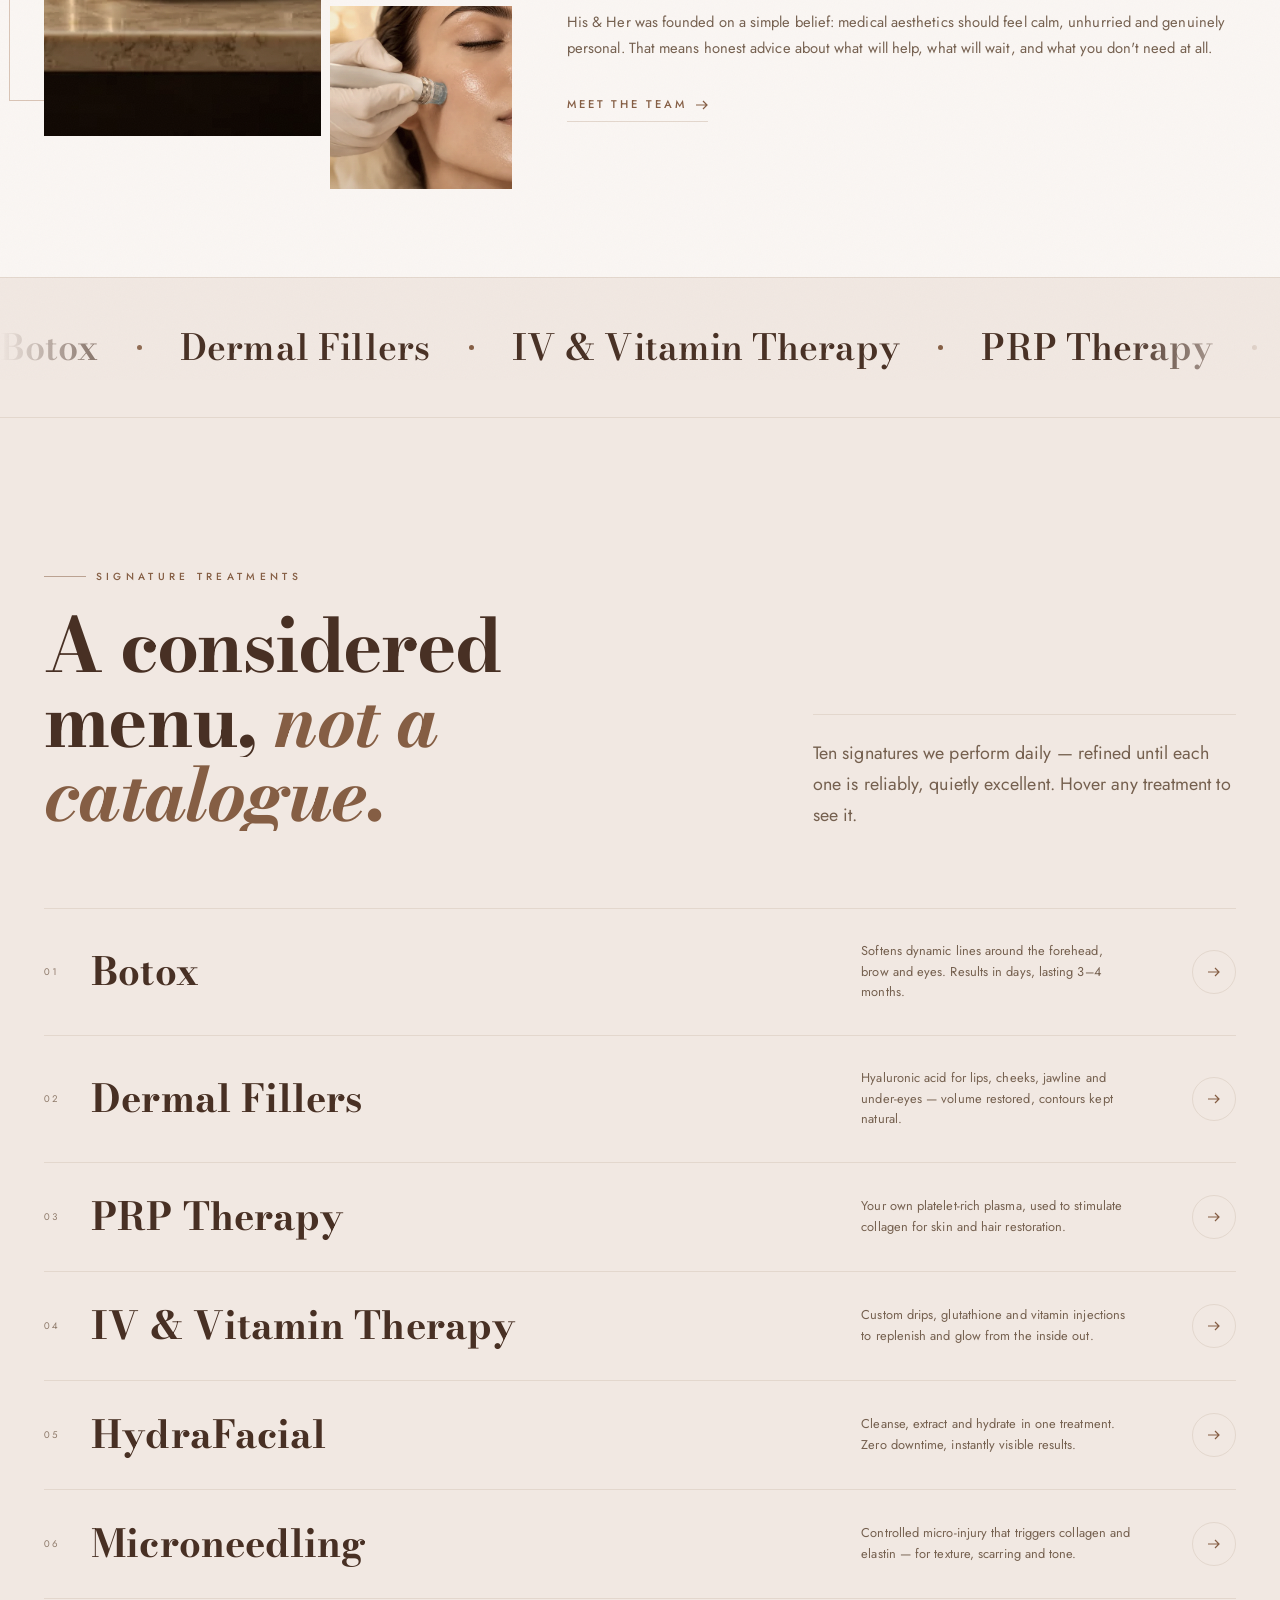
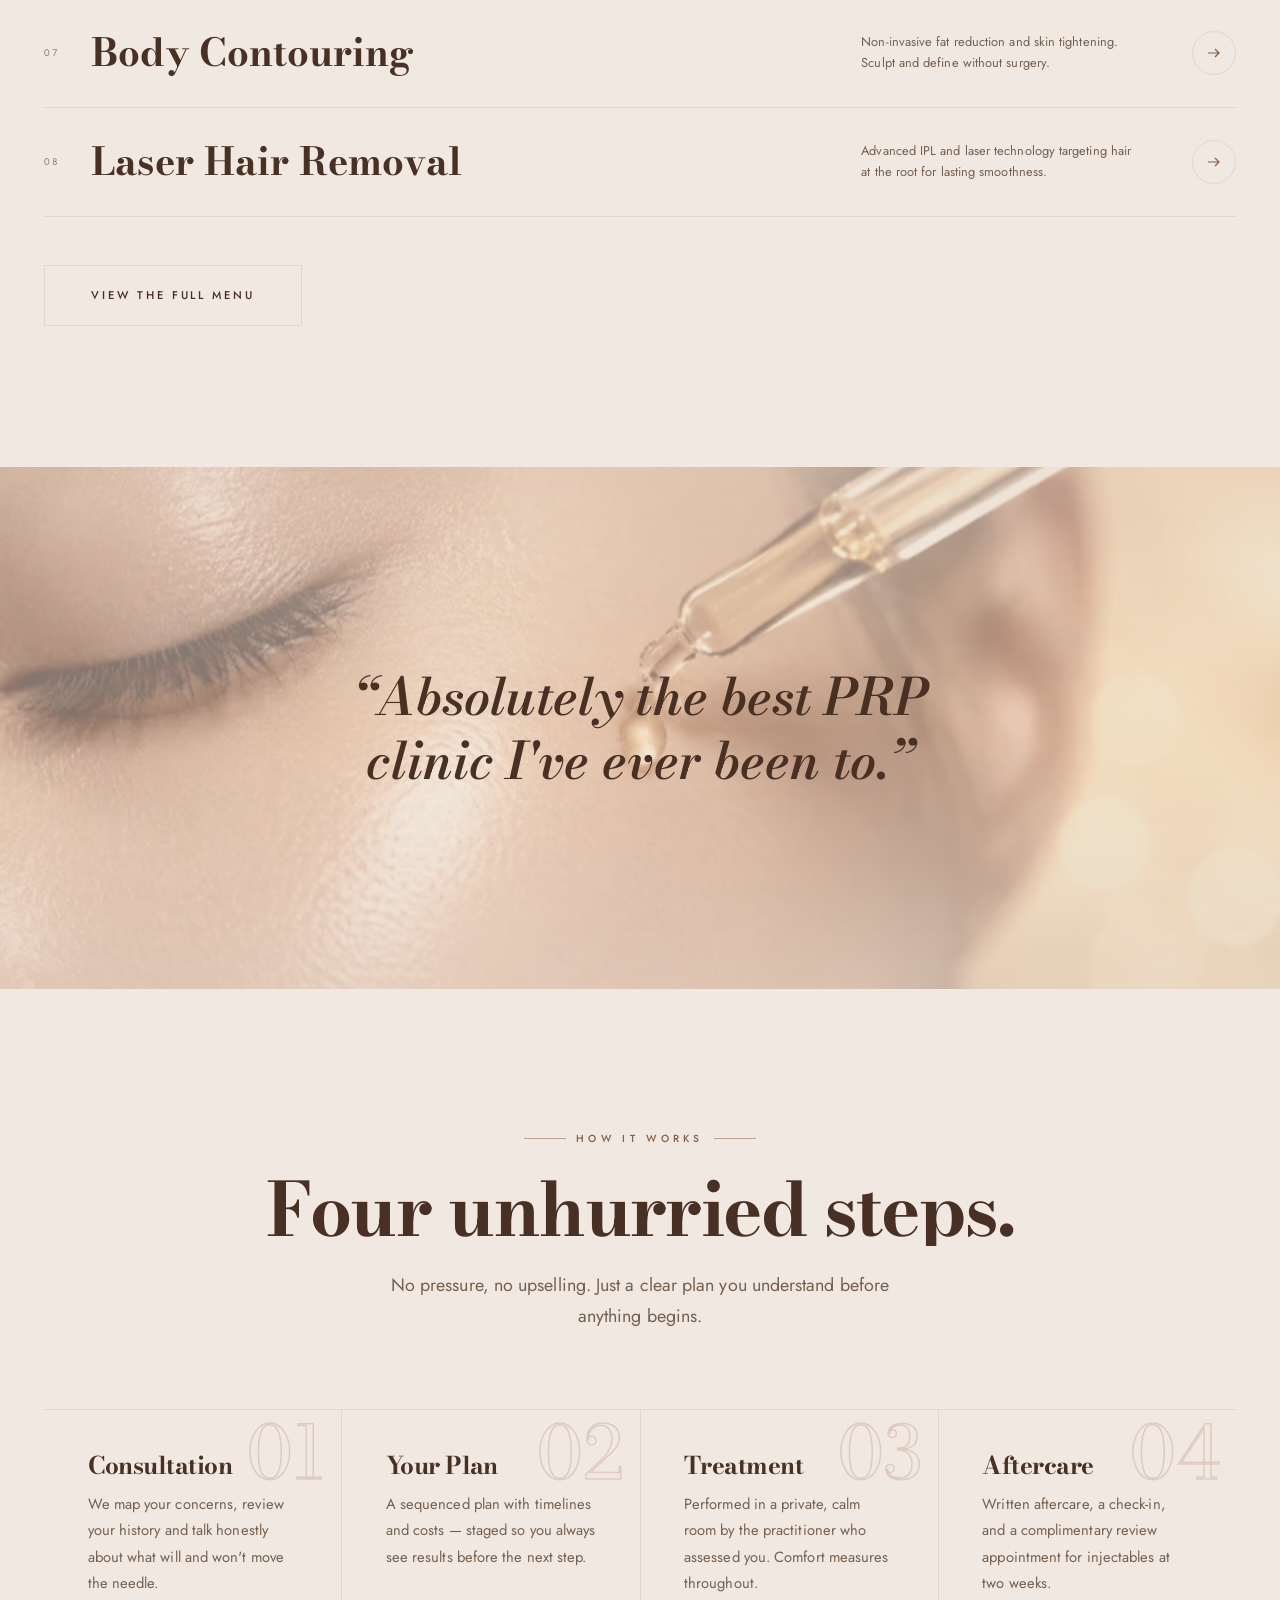
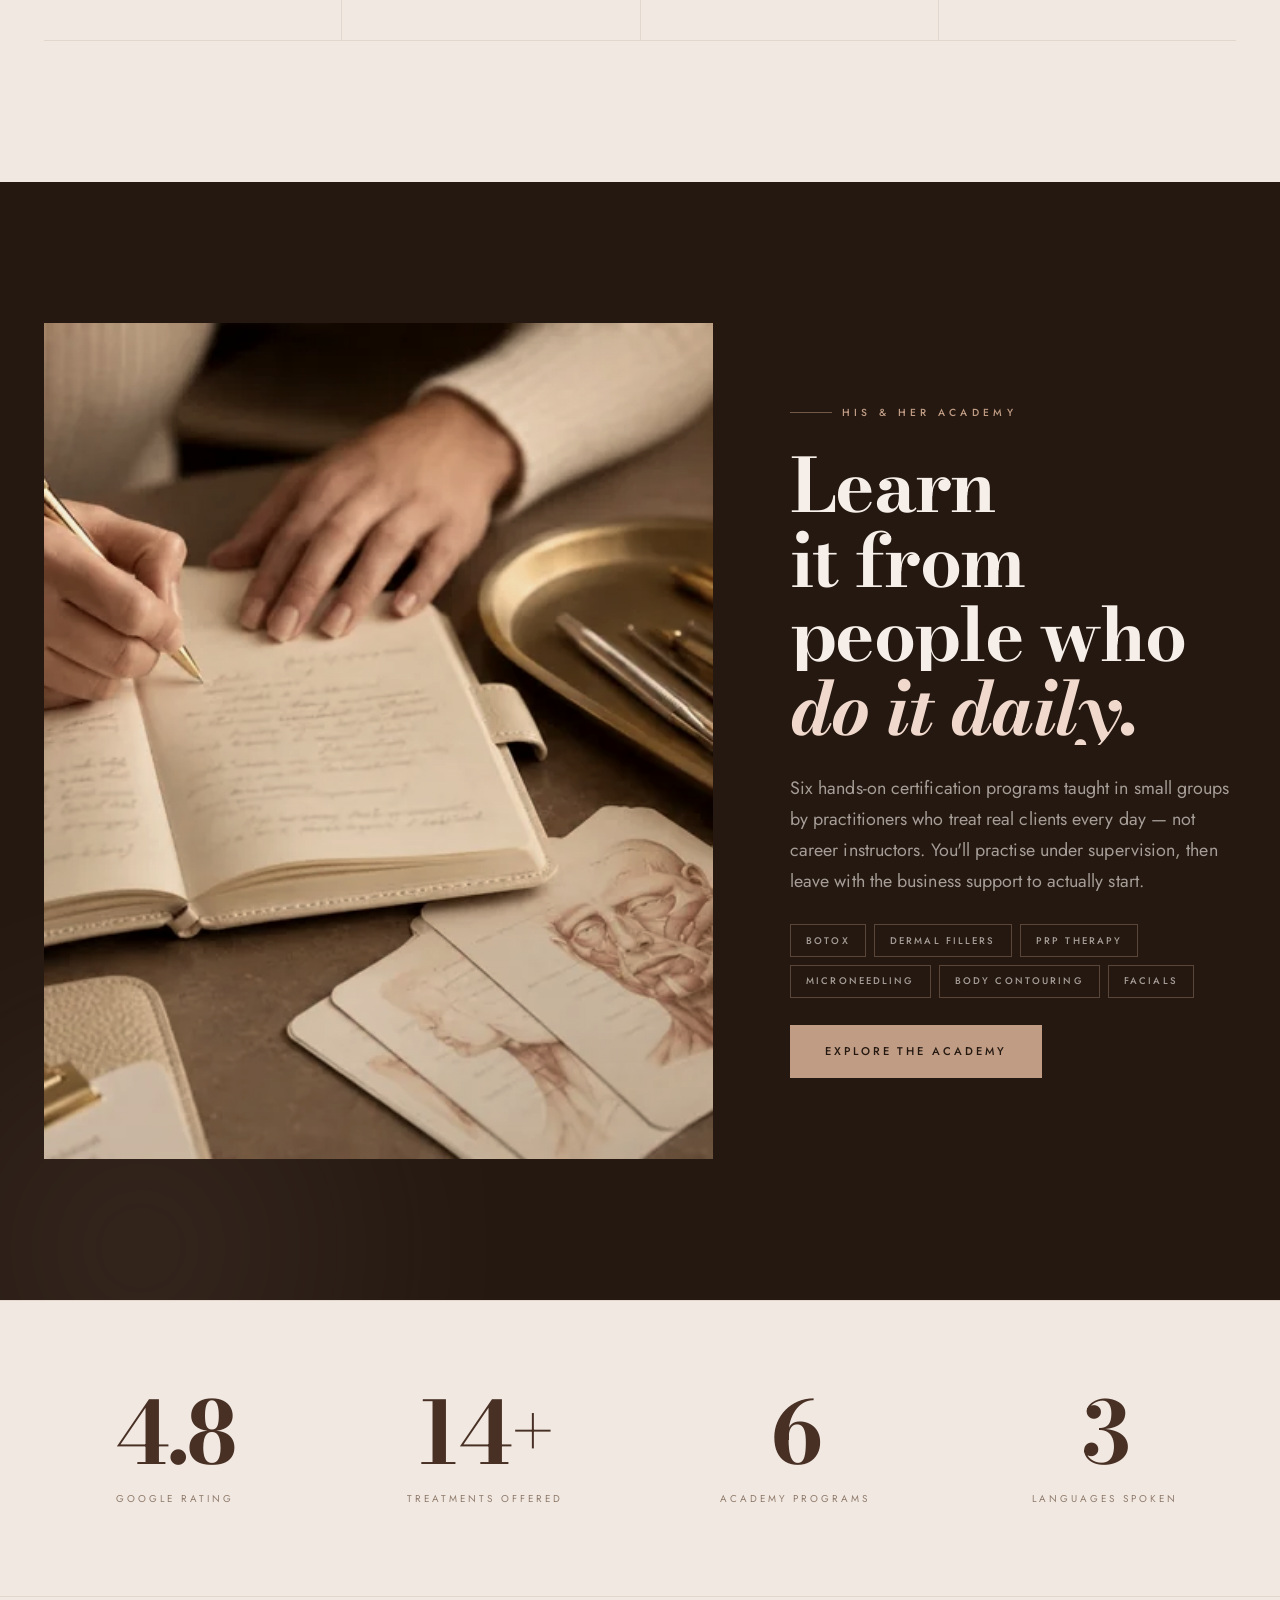
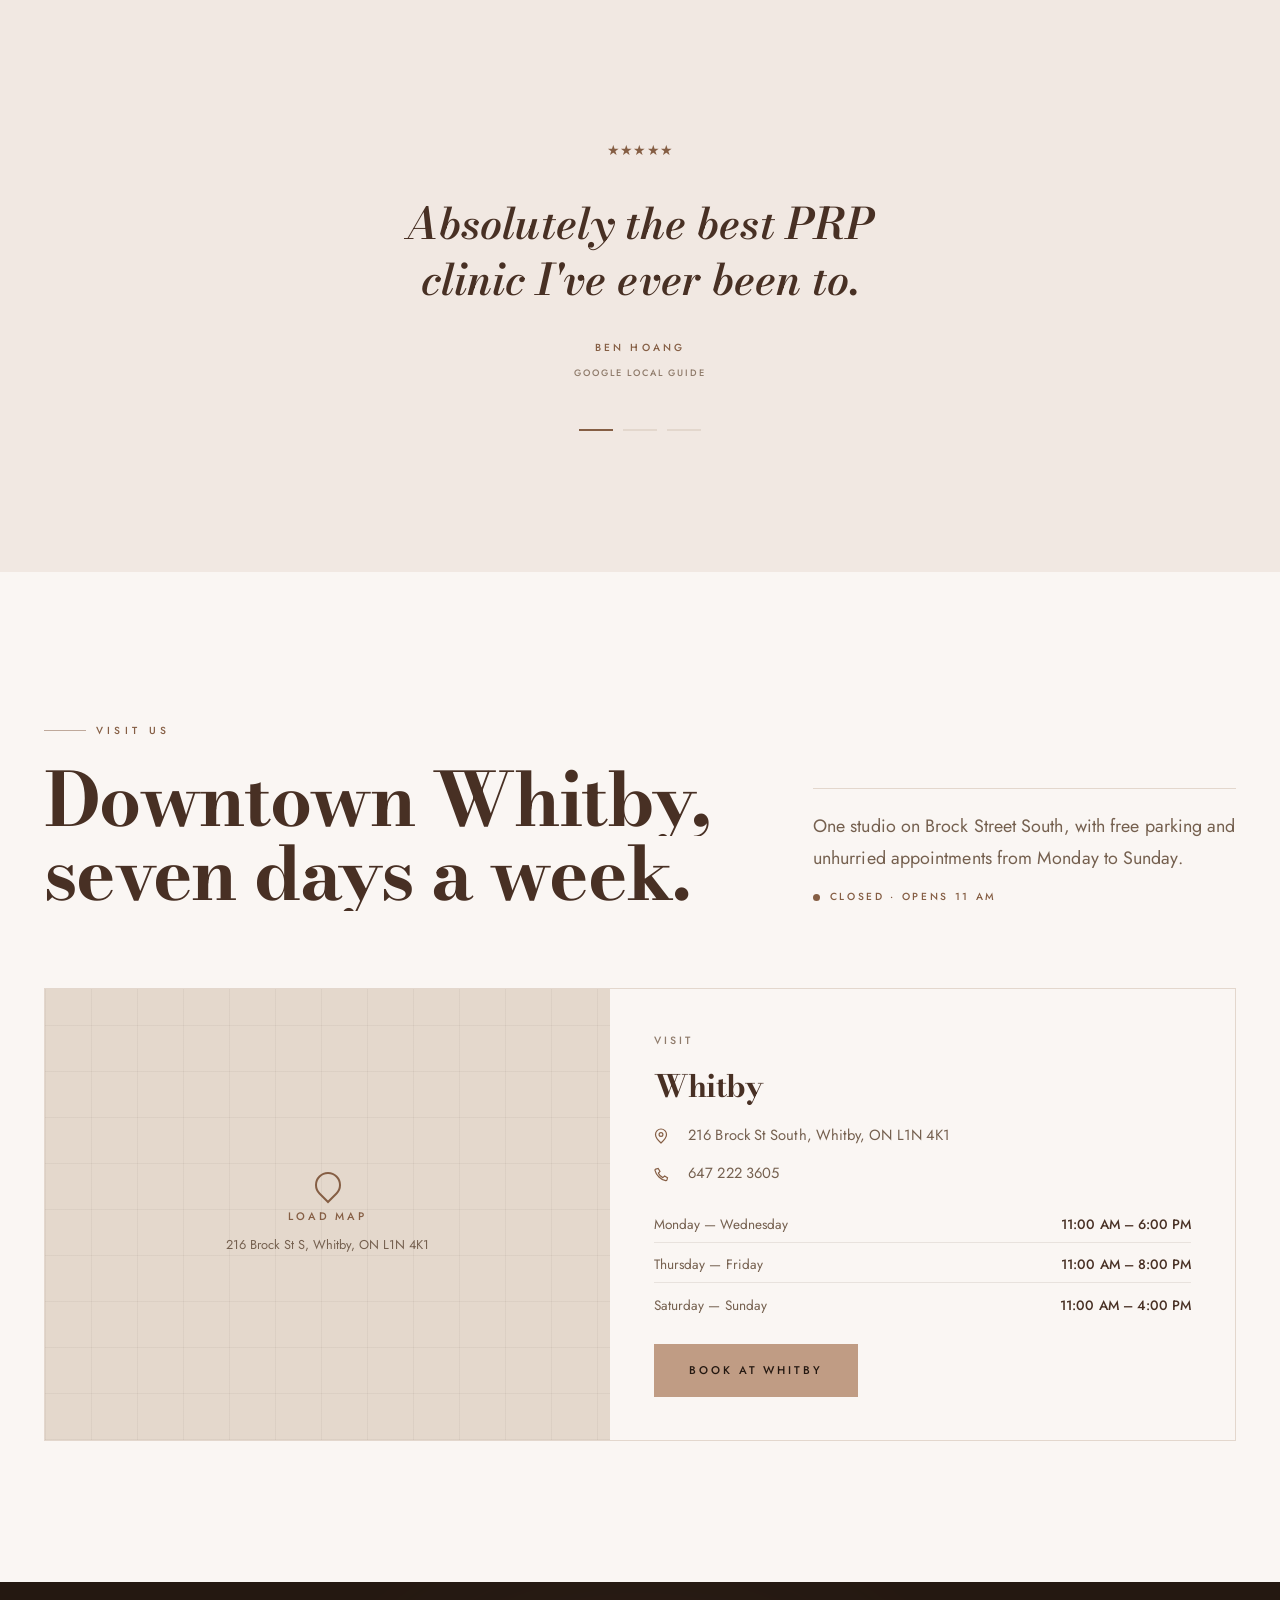
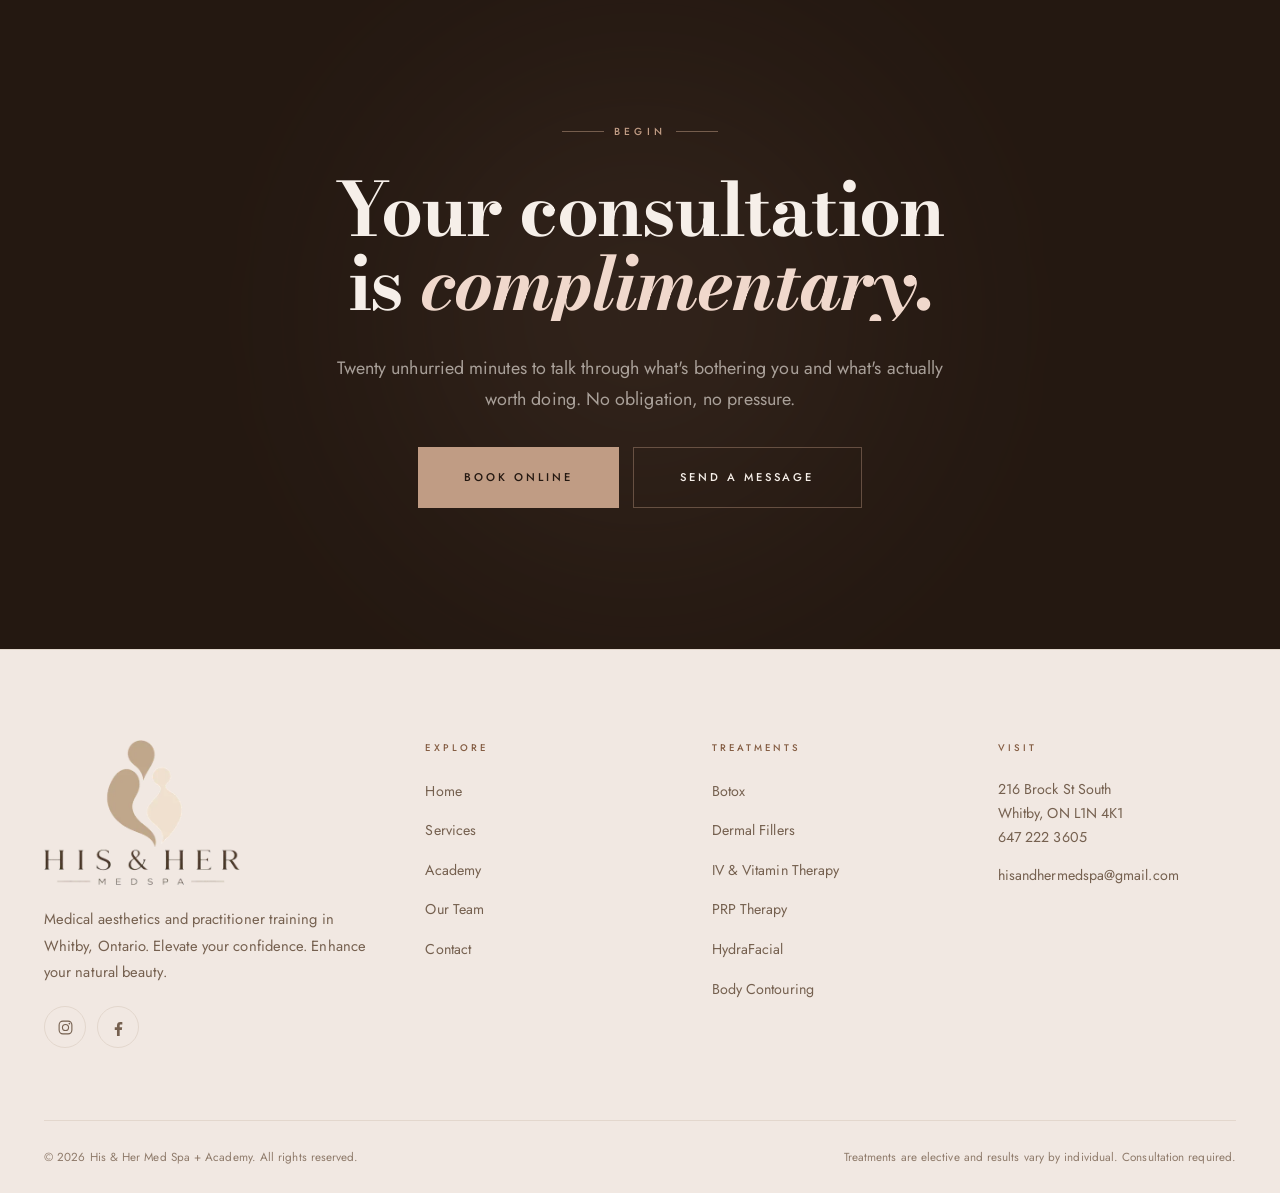
==== commit e94d15ea: "Point Instagram at @hisandhermedspawhitby The account was renamed to carry the location. Seven link " ====
--- a/index.html
+++ b/index.html
@@ -514,7 +514,7 @@
           Elevate your confidence. Enhance your natural beauty.
         </p>
         <div class="socials">
-          <a class="social" href="https://www.instagram.com/hisandhermedspa" target="_blank" rel="noopener" aria-label="Instagram">
+          <a class="social" href="https://www.instagram.com/hisandhermedspawhitby" target="_blank" rel="noopener" aria-label="Instagram">
             <svg width="17" height="17" viewBox="0 0 20 20" fill="none" aria-hidden="true"><rect x="2.5" y="2.5" width="15" height="15" rx="4.5" stroke="currentColor" stroke-width="1.3"/><circle cx="10" cy="10" r="3.6" stroke="currentColor" stroke-width="1.3"/><circle cx="14.6" cy="5.4" r="1" fill="currentColor"/></svg>
           </a>
           <a class="social" href="https://www.facebook.com/share/1E3qYKC3KA/" target="_blank" rel="noopener" aria-label="Facebook">
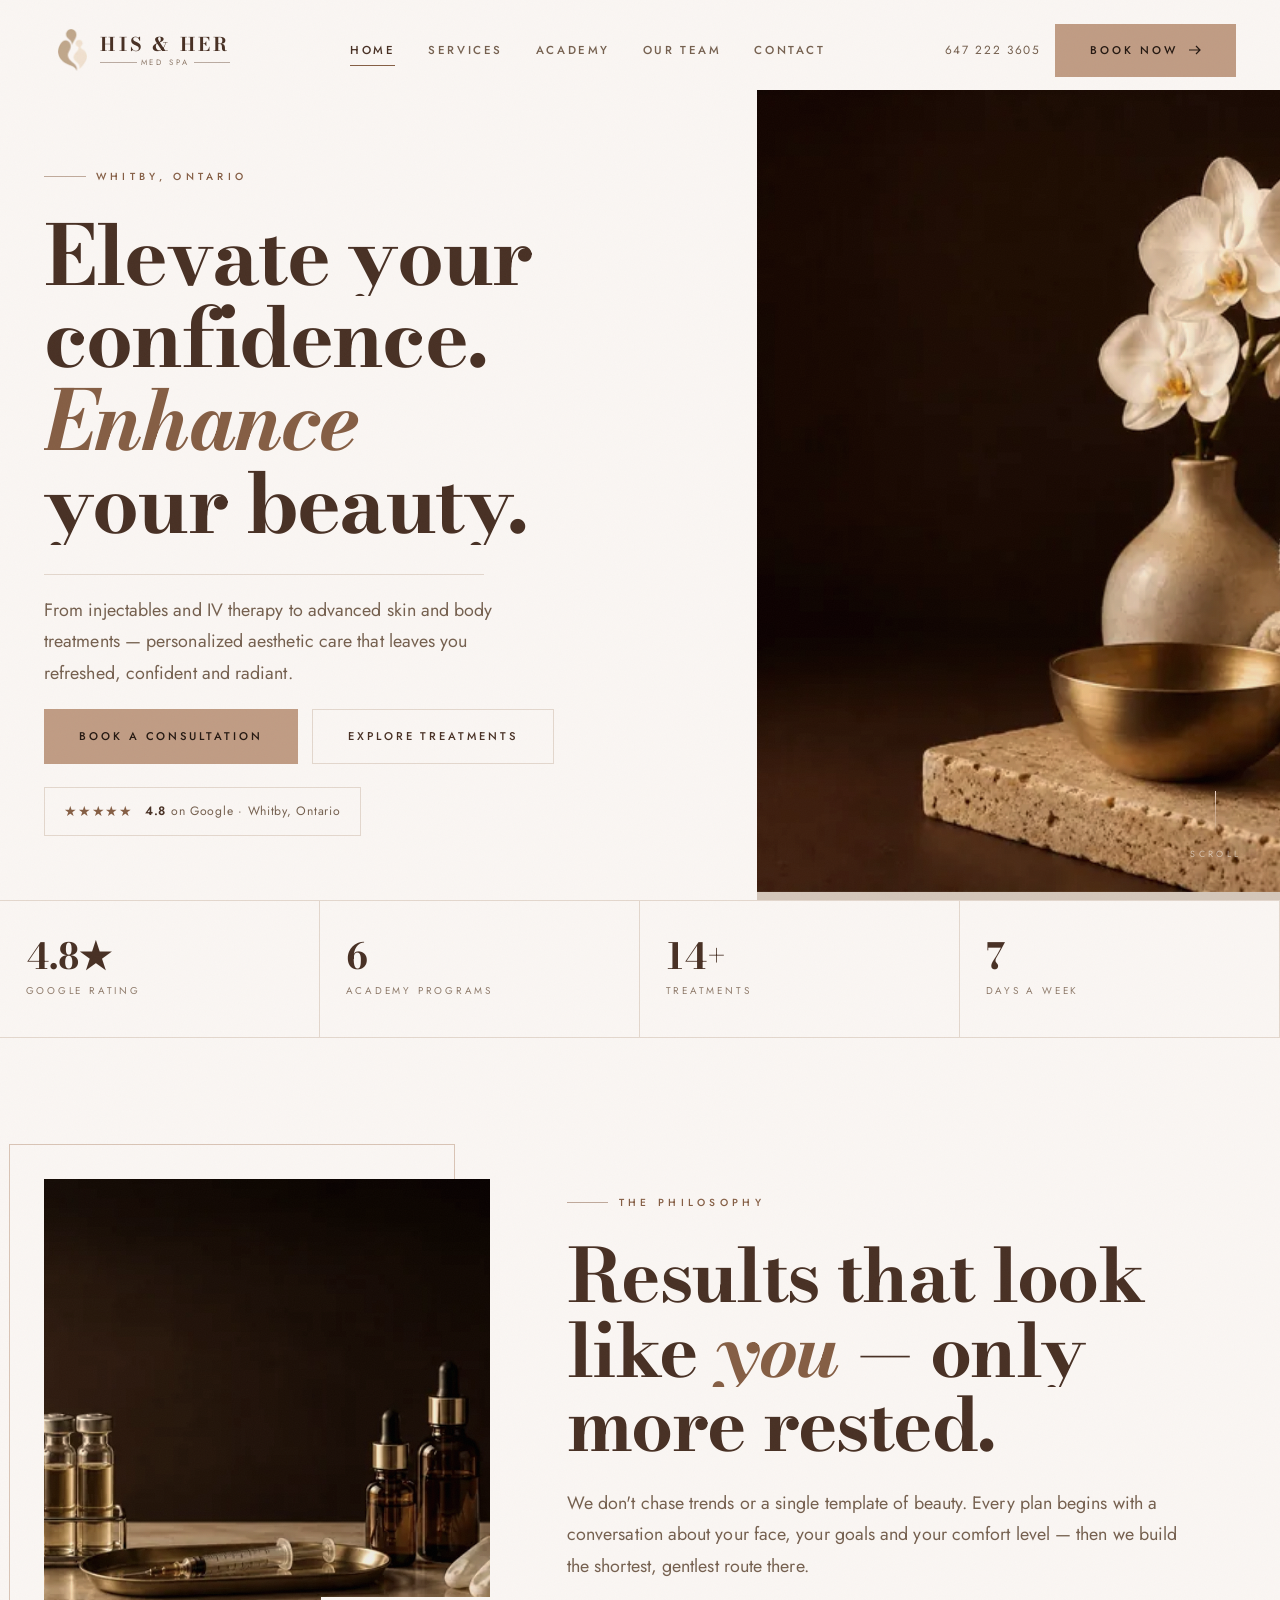
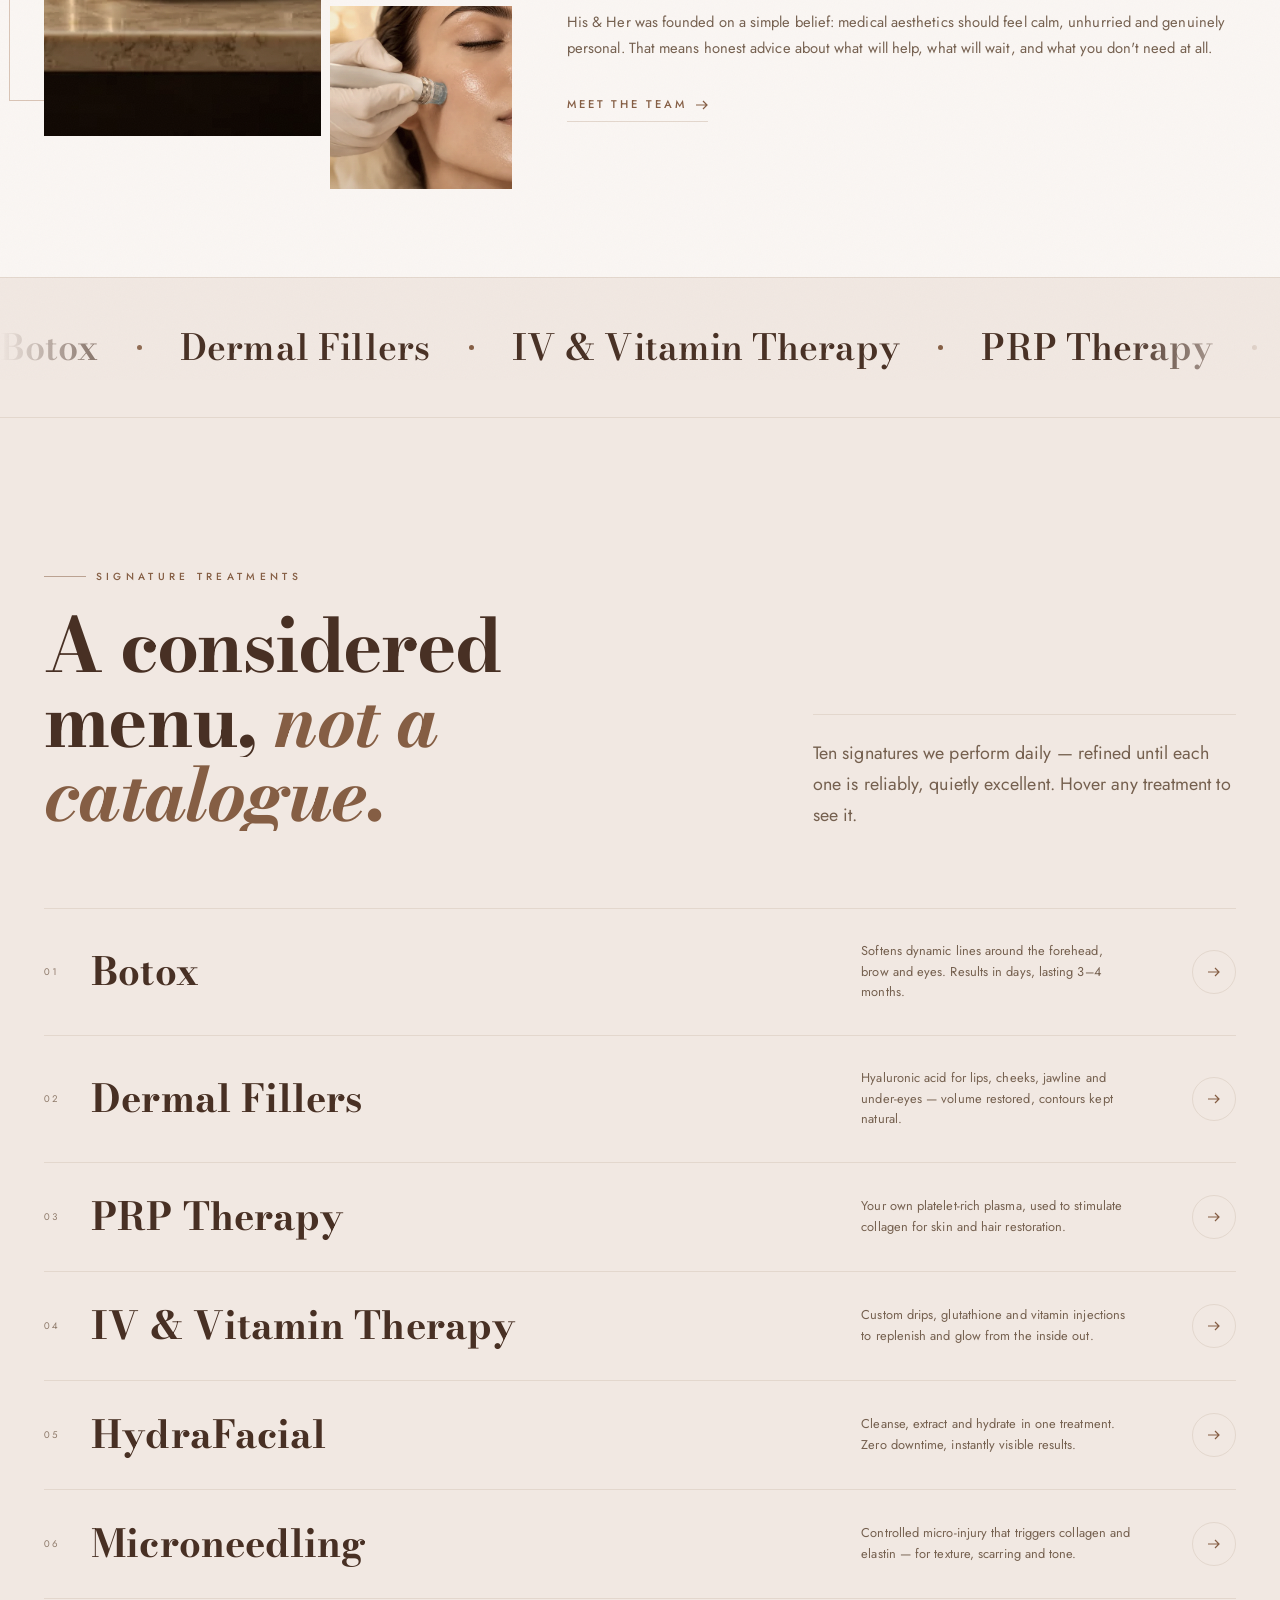
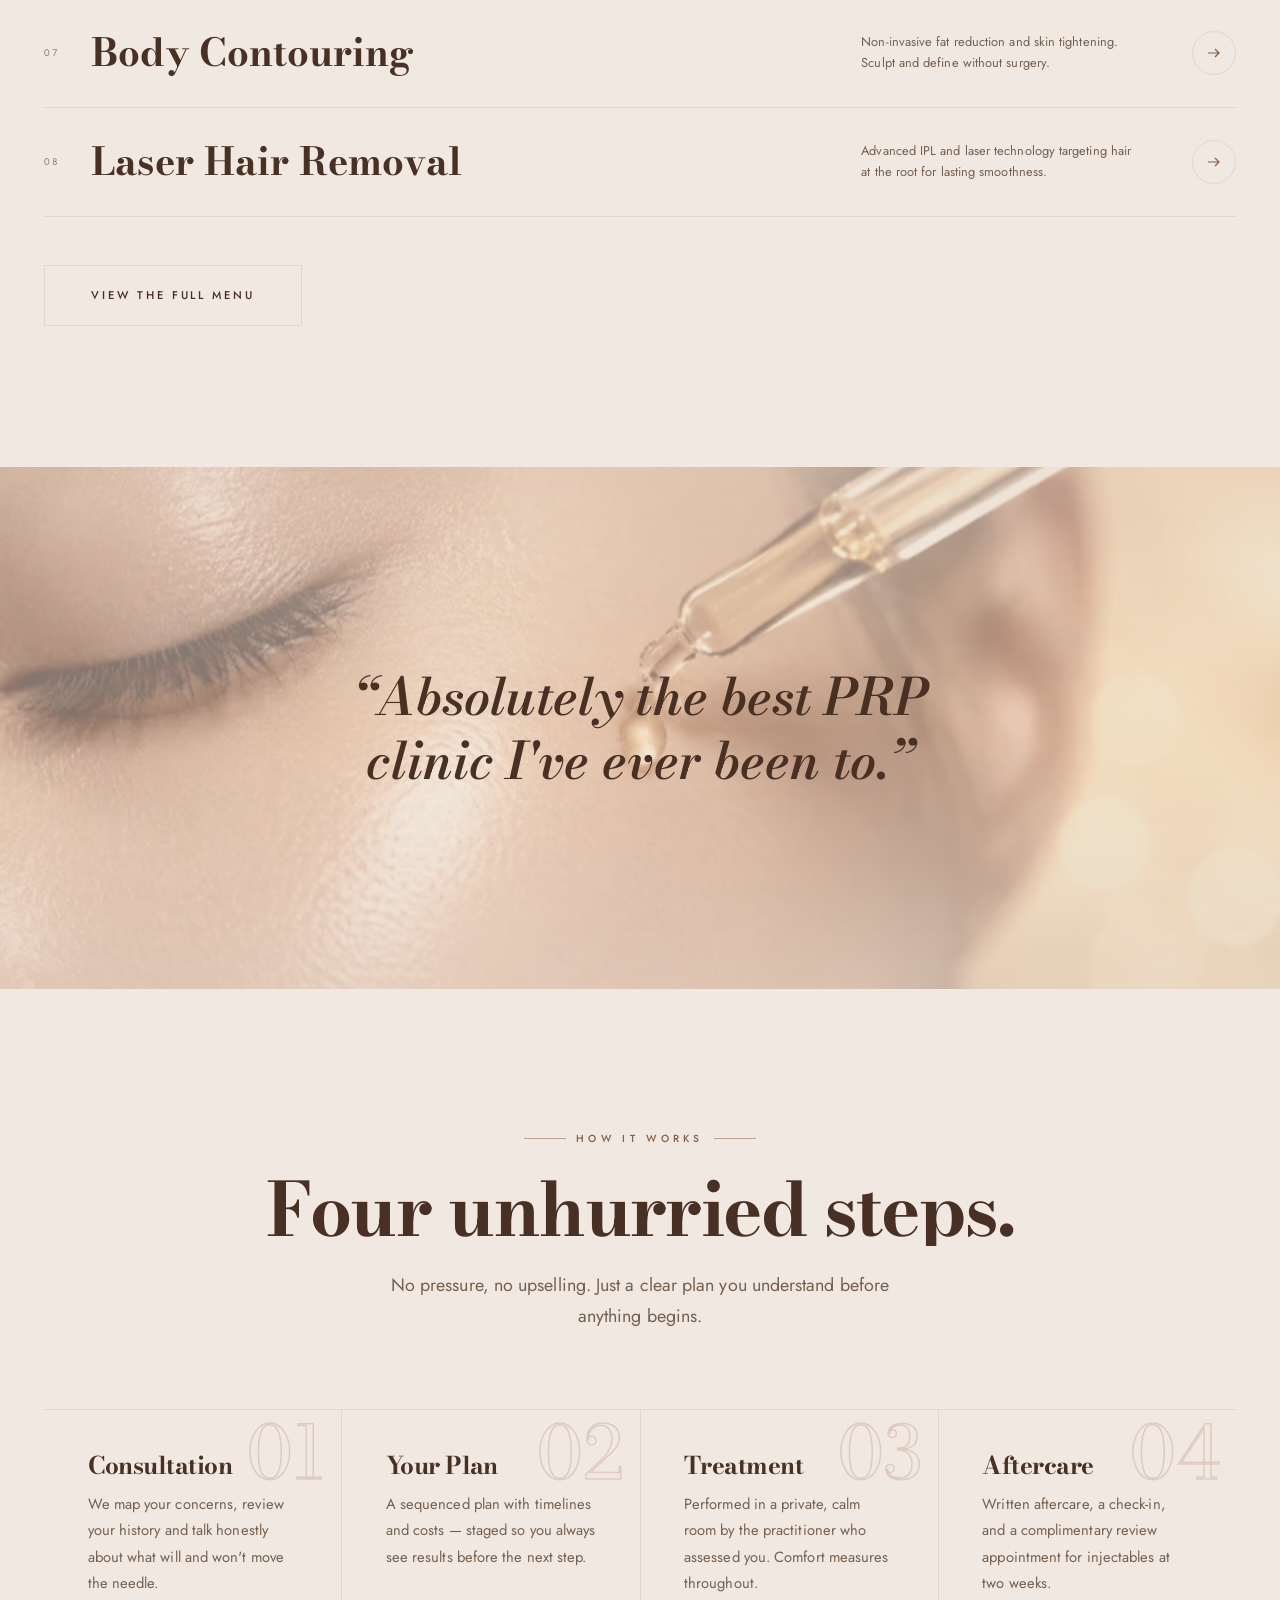
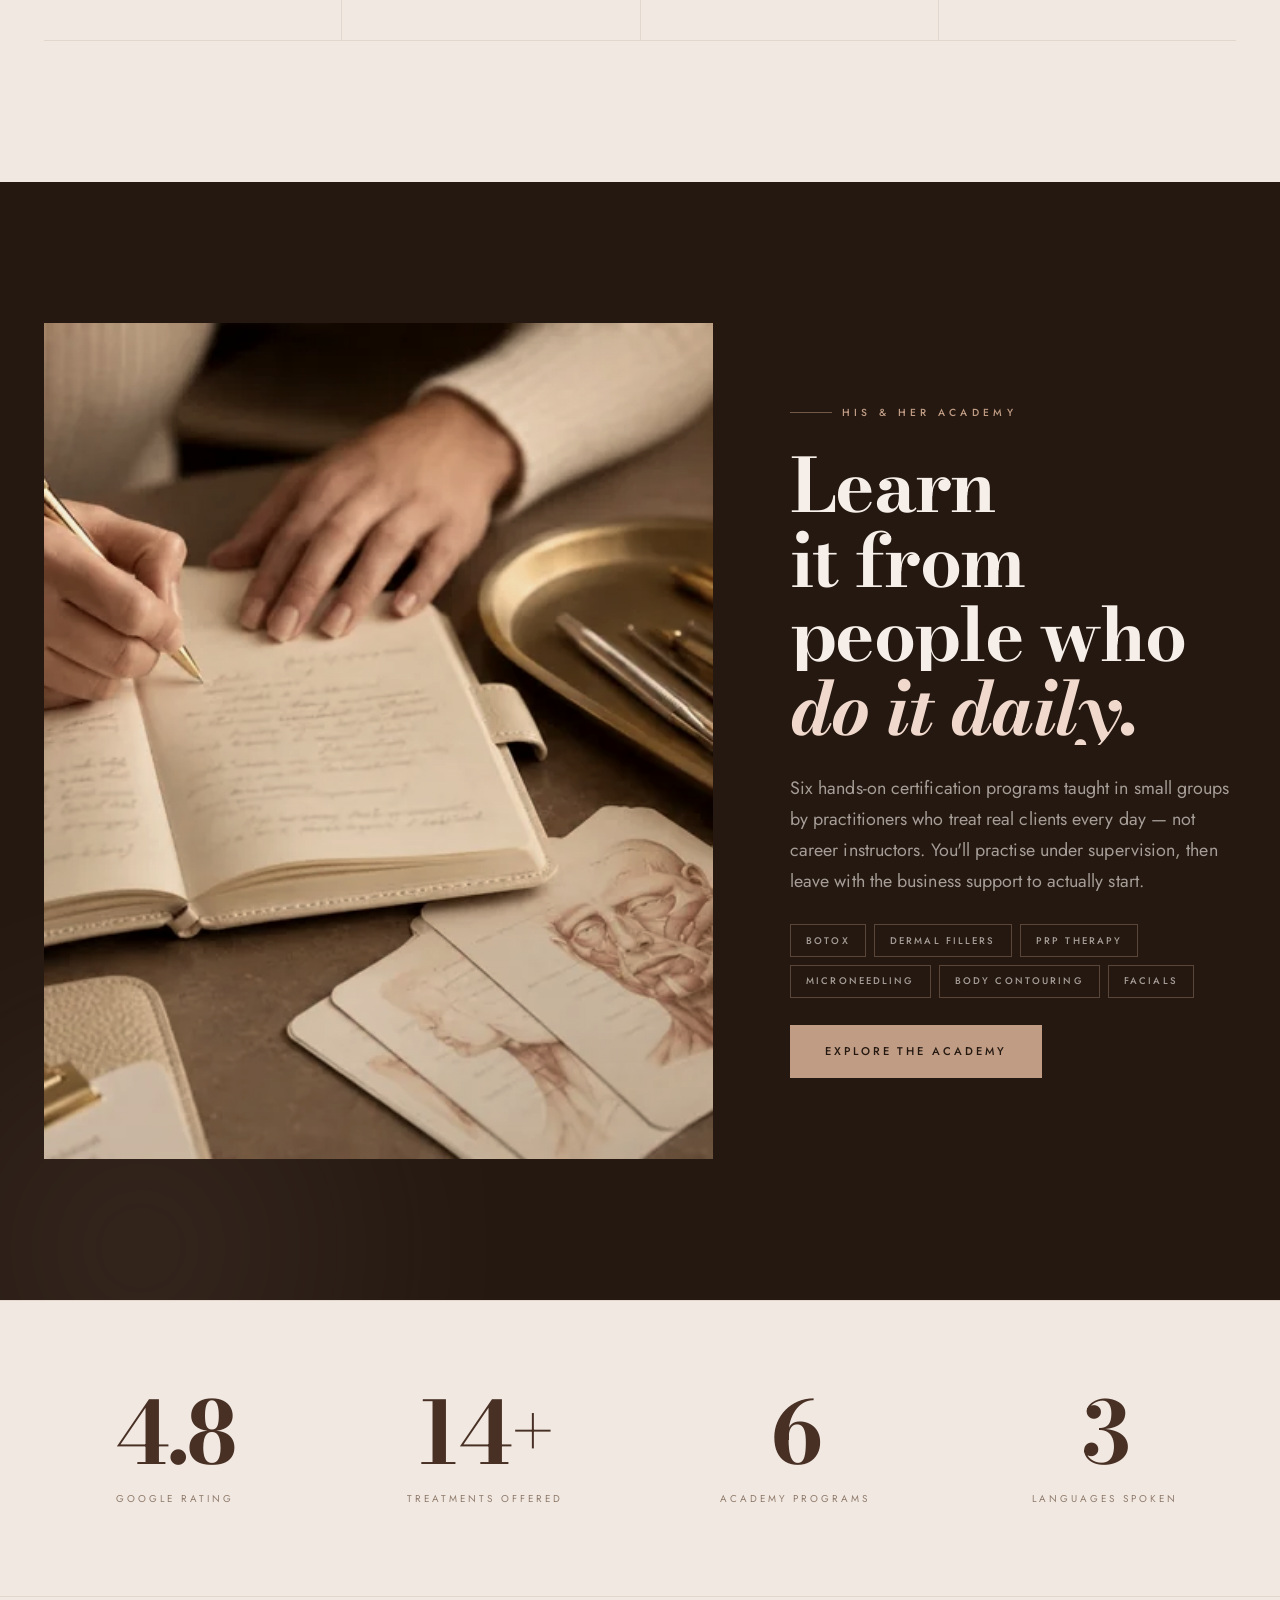
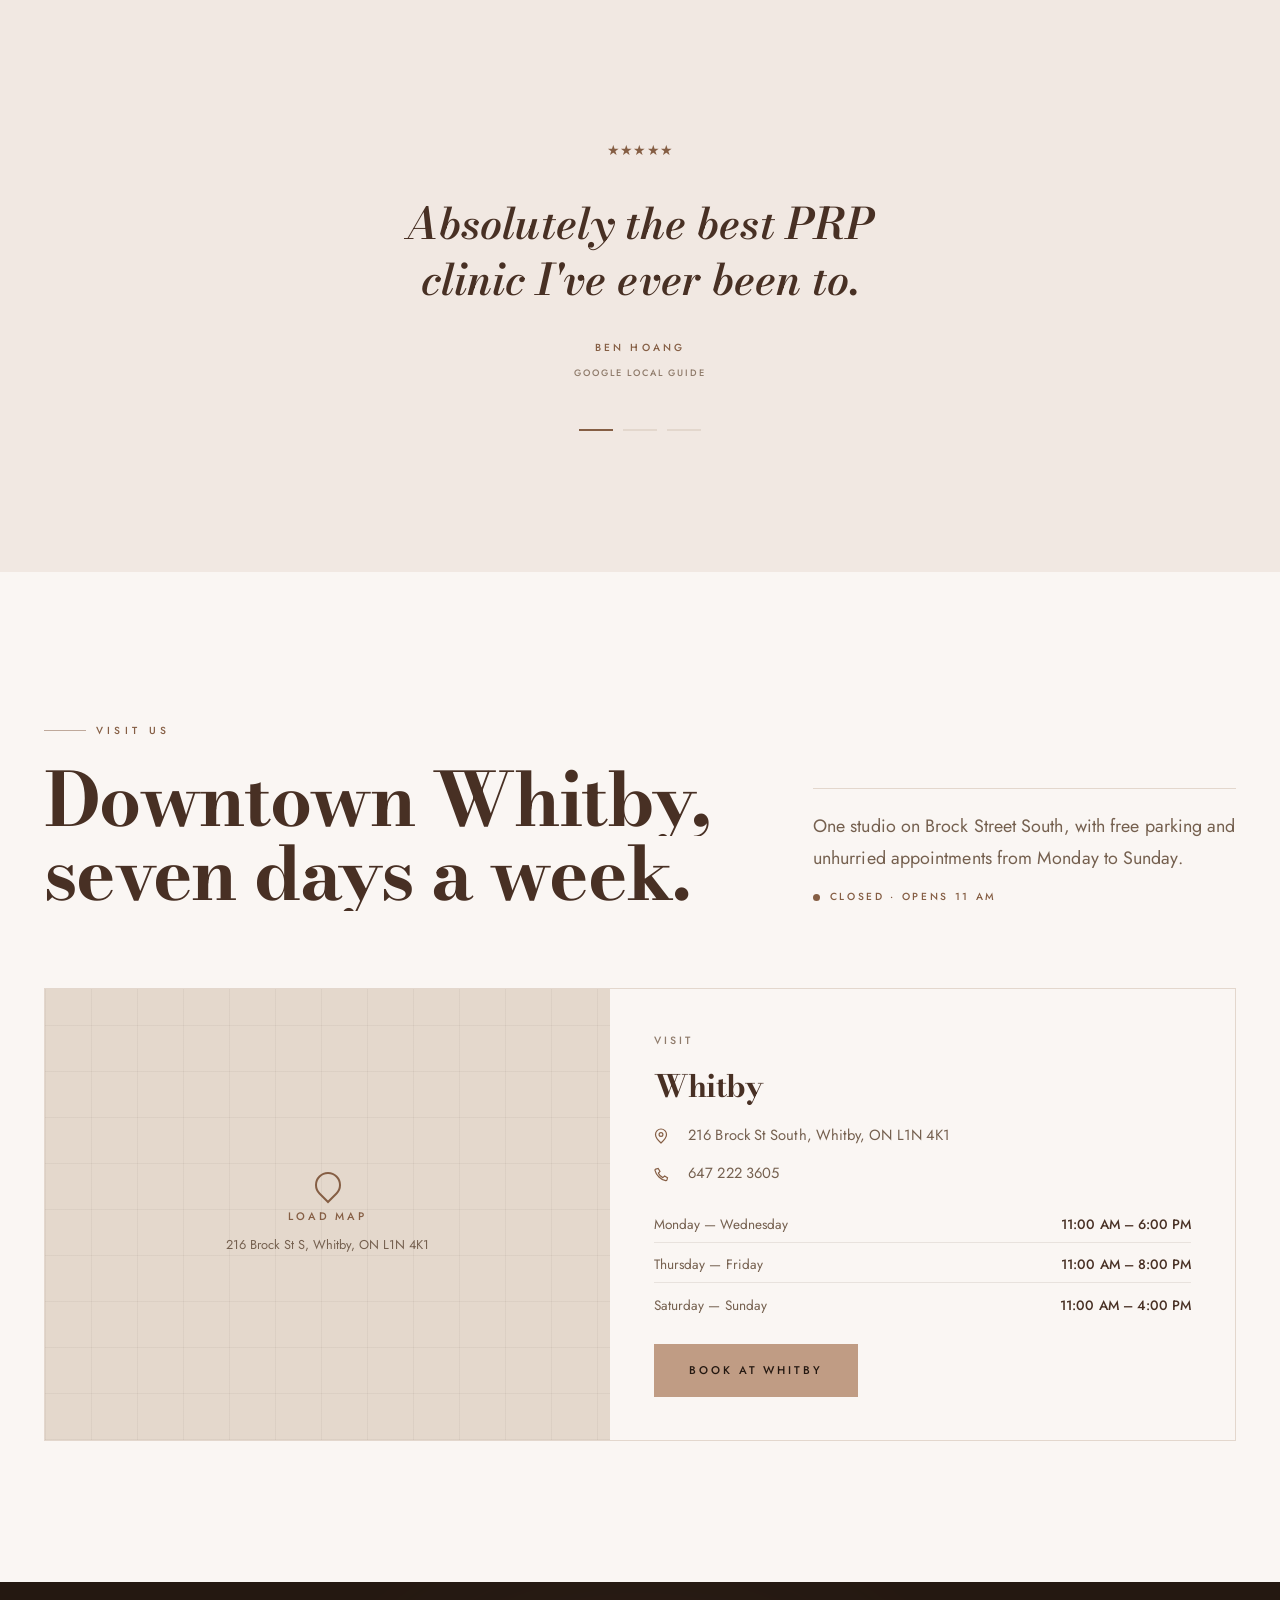
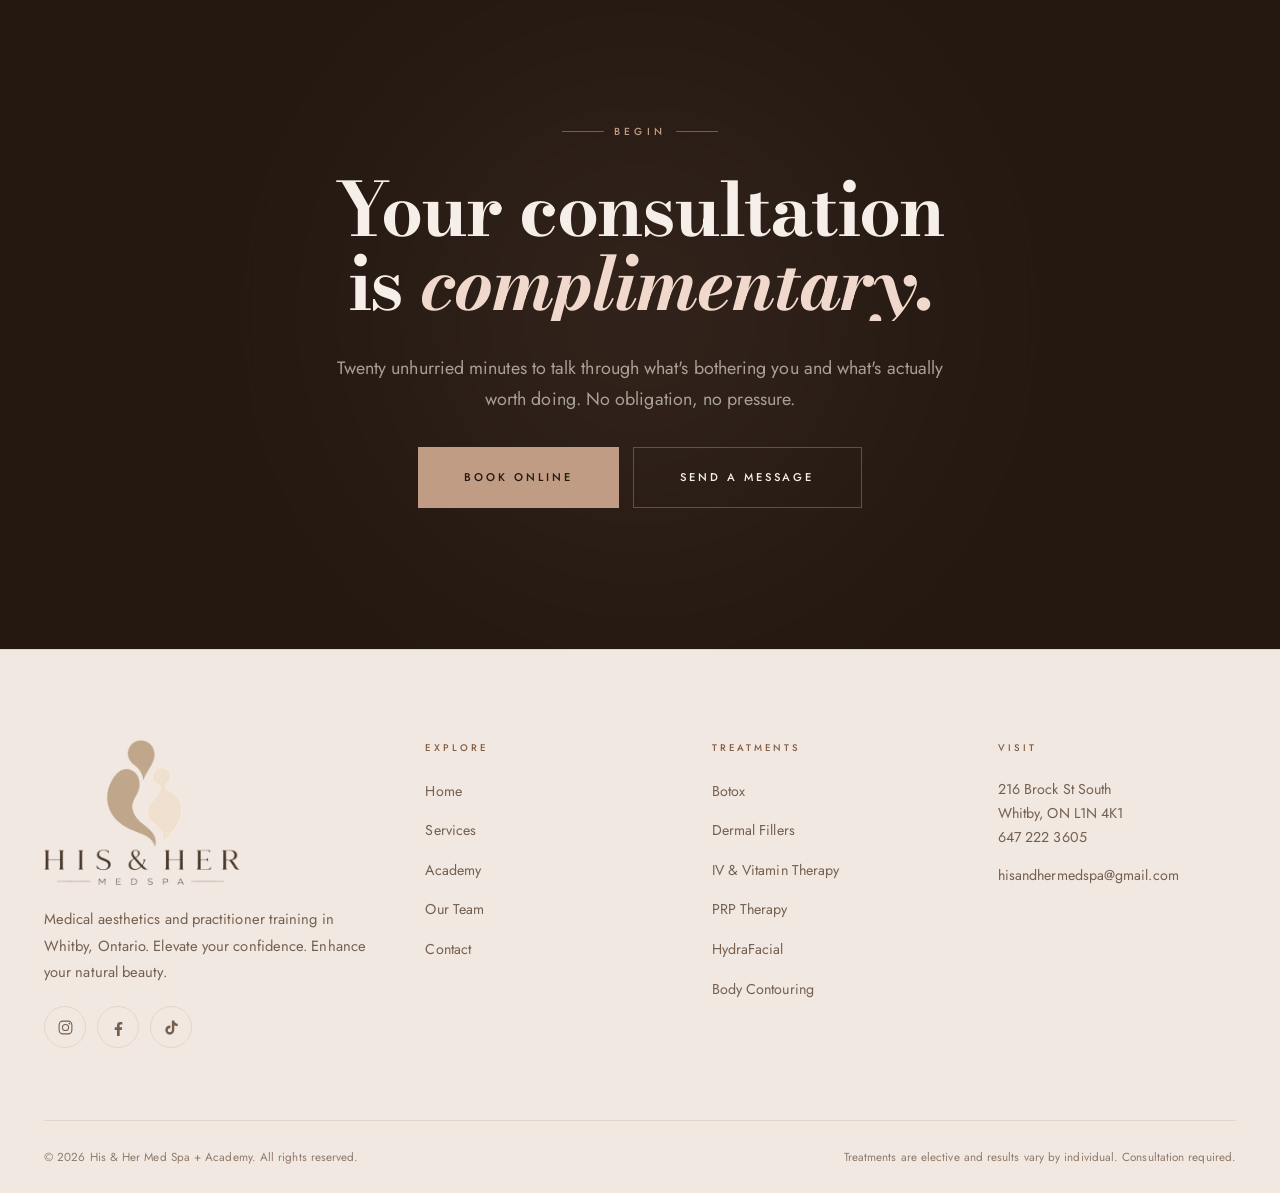
==== commit 72e9ce62: "Add TikTok and repoint Facebook at the page the client sent The footer social row now reads Instagra" ====
--- a/index.html
+++ b/index.html
@@ -39,6 +39,11 @@
     "email": "hisandhermedspa@gmail.com",
     "image": "https://hisandhermedspa.ca/assets/img/hero.jpg",
     "priceRange": "$$",
+    "sameAs": [
+      "https://www.instagram.com/hisandhermedspawhitby/",
+      "https://www.tiktok.com/@hisandhermedspa",
+      "https://www.facebook.com/share/1GpkdJ7ypN/"
+    ],
     "address": {
       "@type": "PostalAddress",
       "streetAddress": "216 Brock St South",
@@ -517,8 +522,11 @@
           <a class="social" href="https://www.instagram.com/hisandhermedspawhitby" target="_blank" rel="noopener" aria-label="Instagram">
             <svg width="17" height="17" viewBox="0 0 20 20" fill="none" aria-hidden="true"><rect x="2.5" y="2.5" width="15" height="15" rx="4.5" stroke="currentColor" stroke-width="1.3"/><circle cx="10" cy="10" r="3.6" stroke="currentColor" stroke-width="1.3"/><circle cx="14.6" cy="5.4" r="1" fill="currentColor"/></svg>
           </a>
-          <a class="social" href="https://www.facebook.com/share/1E3qYKC3KA/" target="_blank" rel="noopener" aria-label="Facebook">
+          <a class="social" href="https://www.facebook.com/share/1GpkdJ7ypN/" target="_blank" rel="noopener" aria-label="Facebook">
             <svg width="17" height="17" viewBox="0 0 20 20" fill="none" aria-hidden="true"><path d="M12.5 6.5h2V3.6c-.4-.05-1.3-.1-2.4-.1-2.3 0-3.9 1.4-3.9 4v2.2H5.6v3.2h2.6V20h3.2v-7.1h2.5l.4-3.2h-2.9V7.8c0-.9.25-1.3 1.1-1.3z" fill="currentColor"/></svg>
+          </a>
+          <a class="social" href="https://www.tiktok.com/@hisandhermedspa" target="_blank" rel="noopener" aria-label="TikTok">
+            <svg width="19" height="19" viewBox="0 0 24 24" fill="none" aria-hidden="true"><path d="M16.6 5.82A4.28 4.28 0 0 1 15.54 3h-3.09v12.4a2.59 2.59 0 1 1-2.6-2.58c.27 0 .53.04.78.12V9.66c-.26-.03-.52-.05-.78-.05-3.14 0-5.69 2.55-5.69 5.7S6.71 21 9.85 21s5.69-2.55 5.69-5.7V9.01a7.35 7.35 0 0 0 4.3 1.38V7.3a4.3 4.3 0 0 1-3.24-1.48z" fill="currentColor"/></svg>
           </a>
         </div>
       </div>
